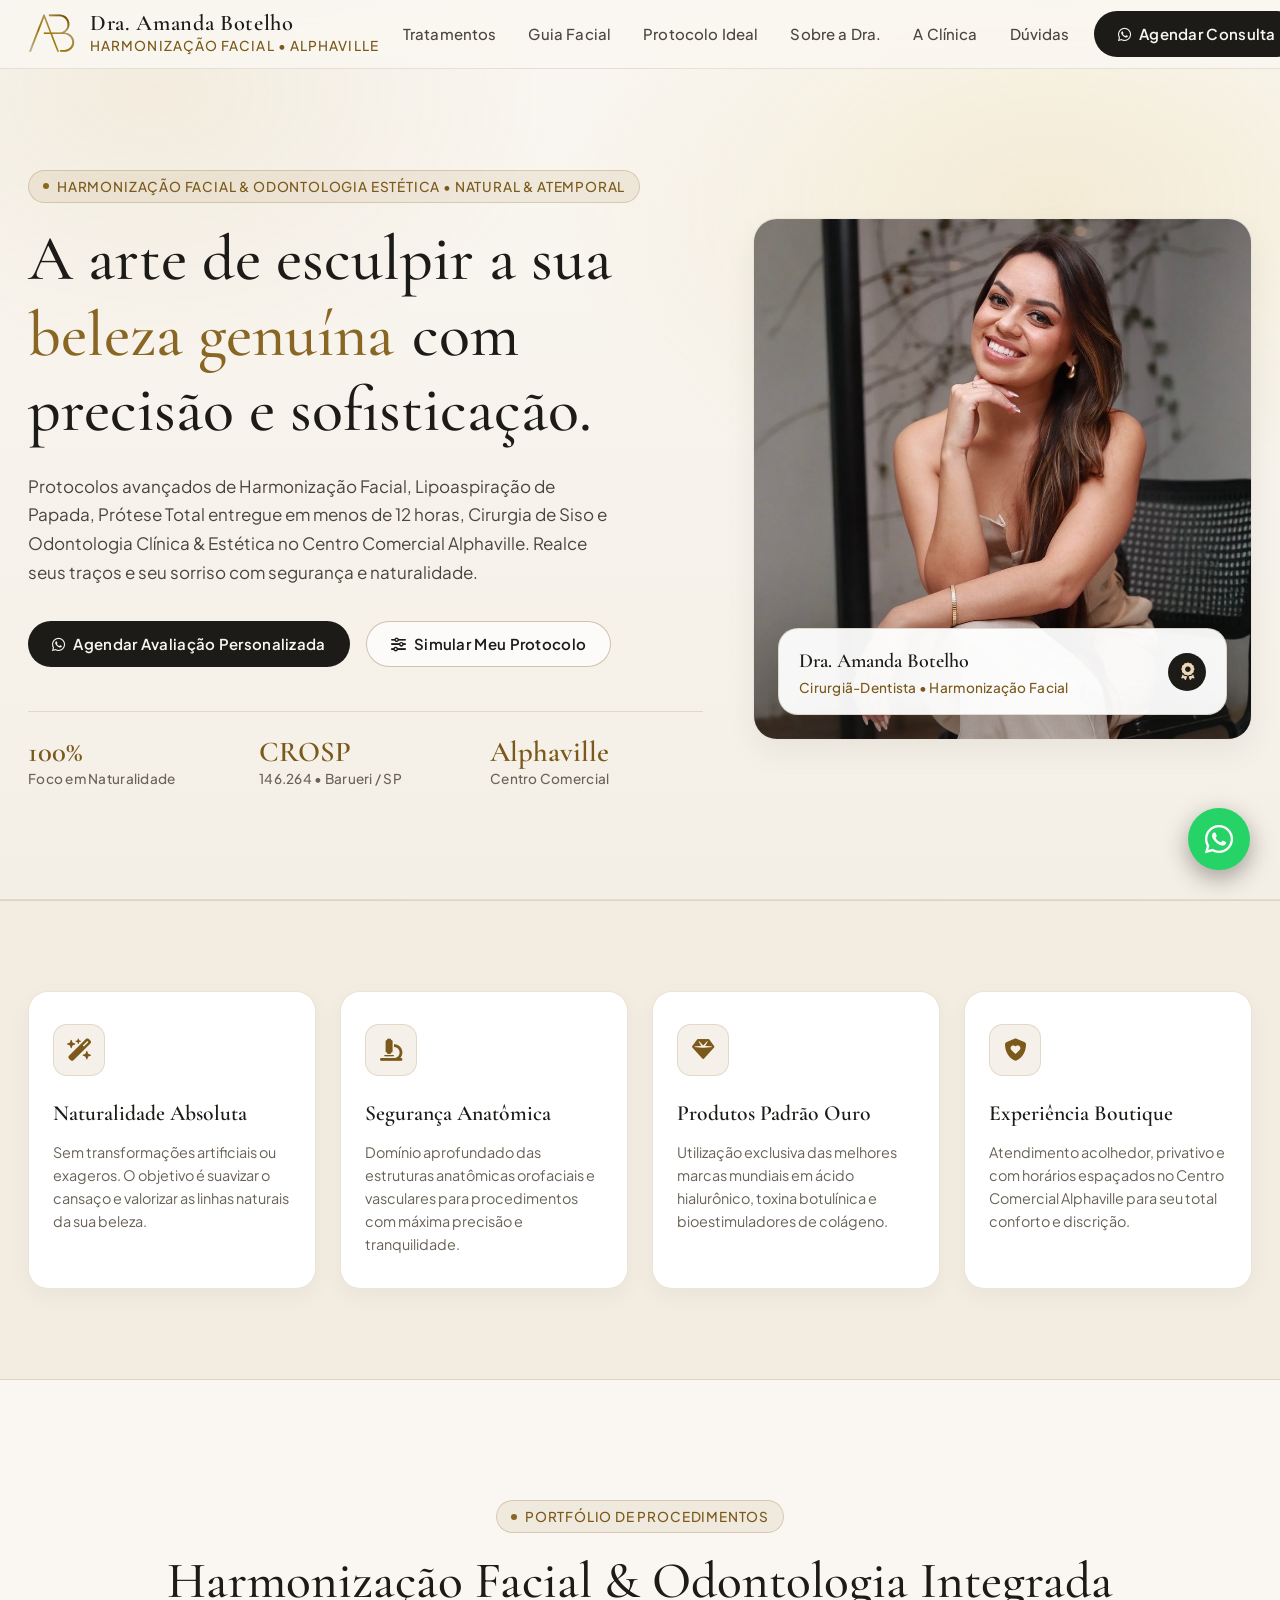
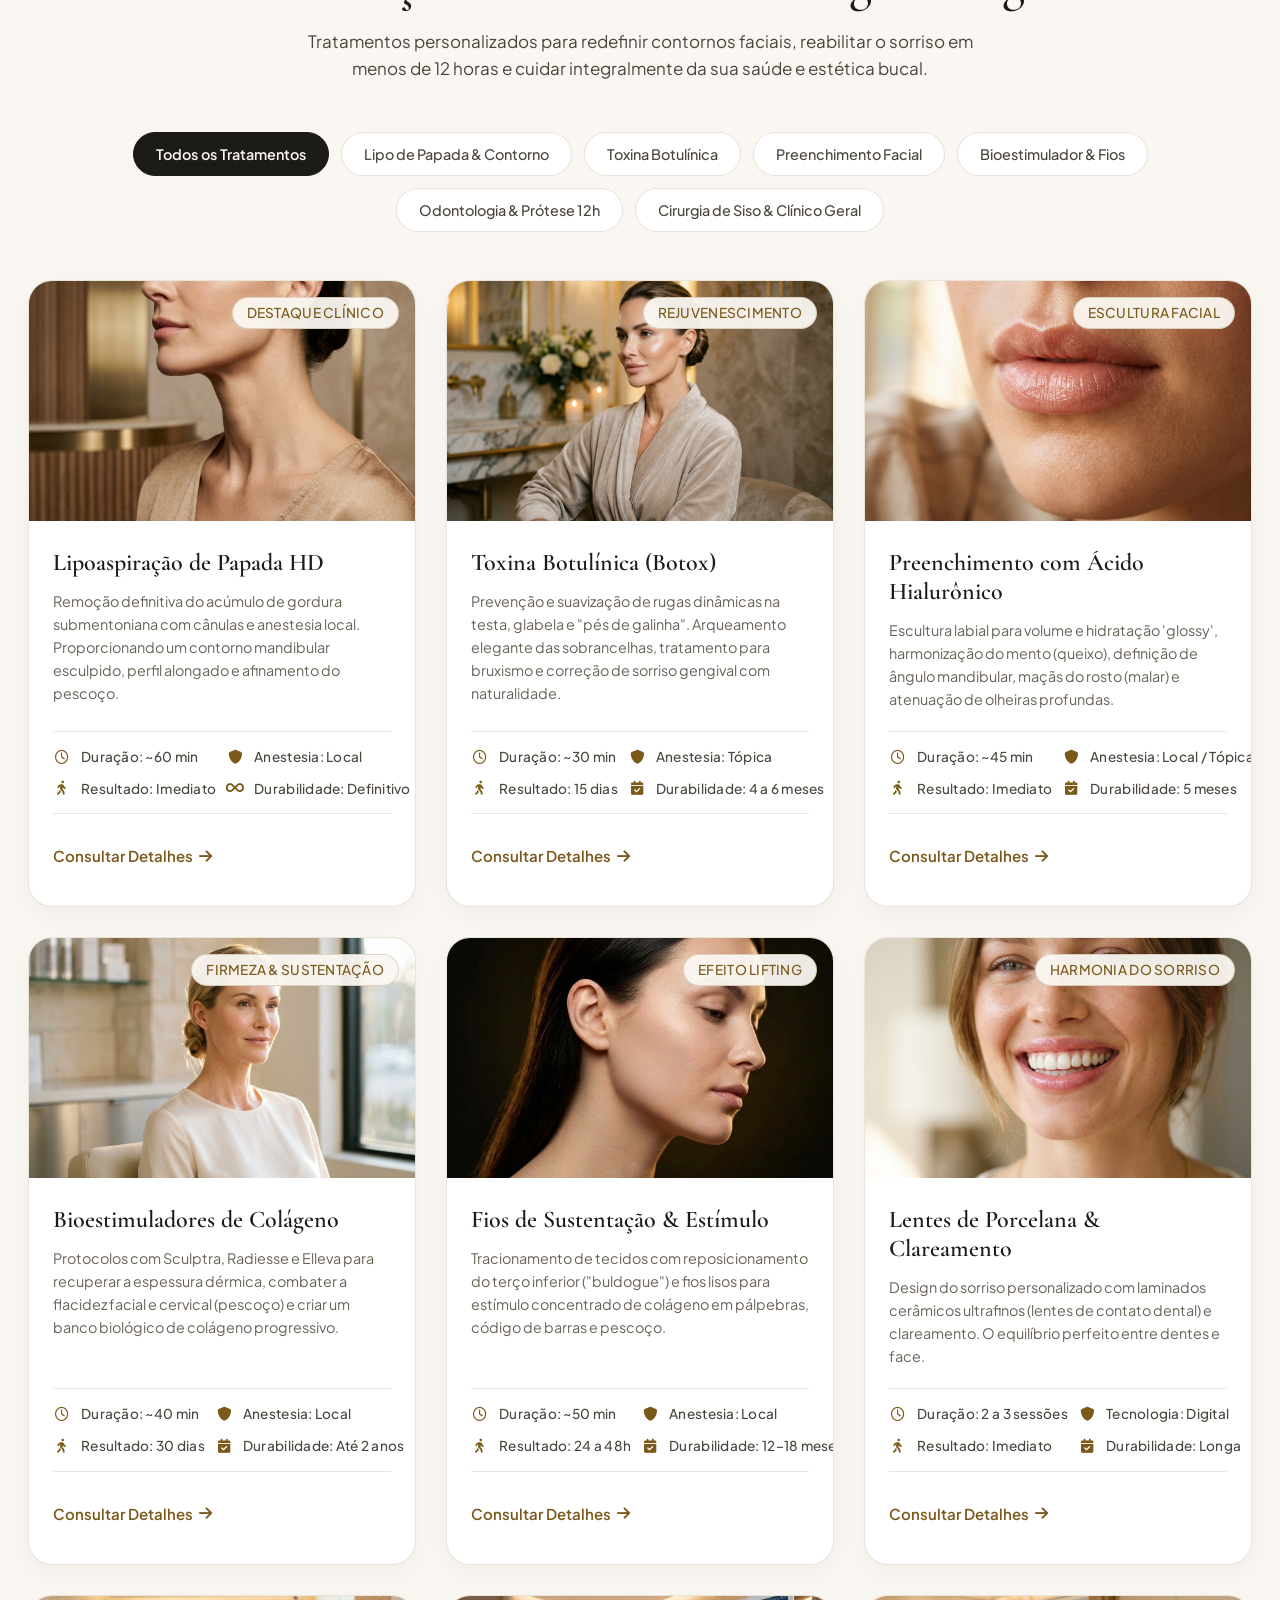
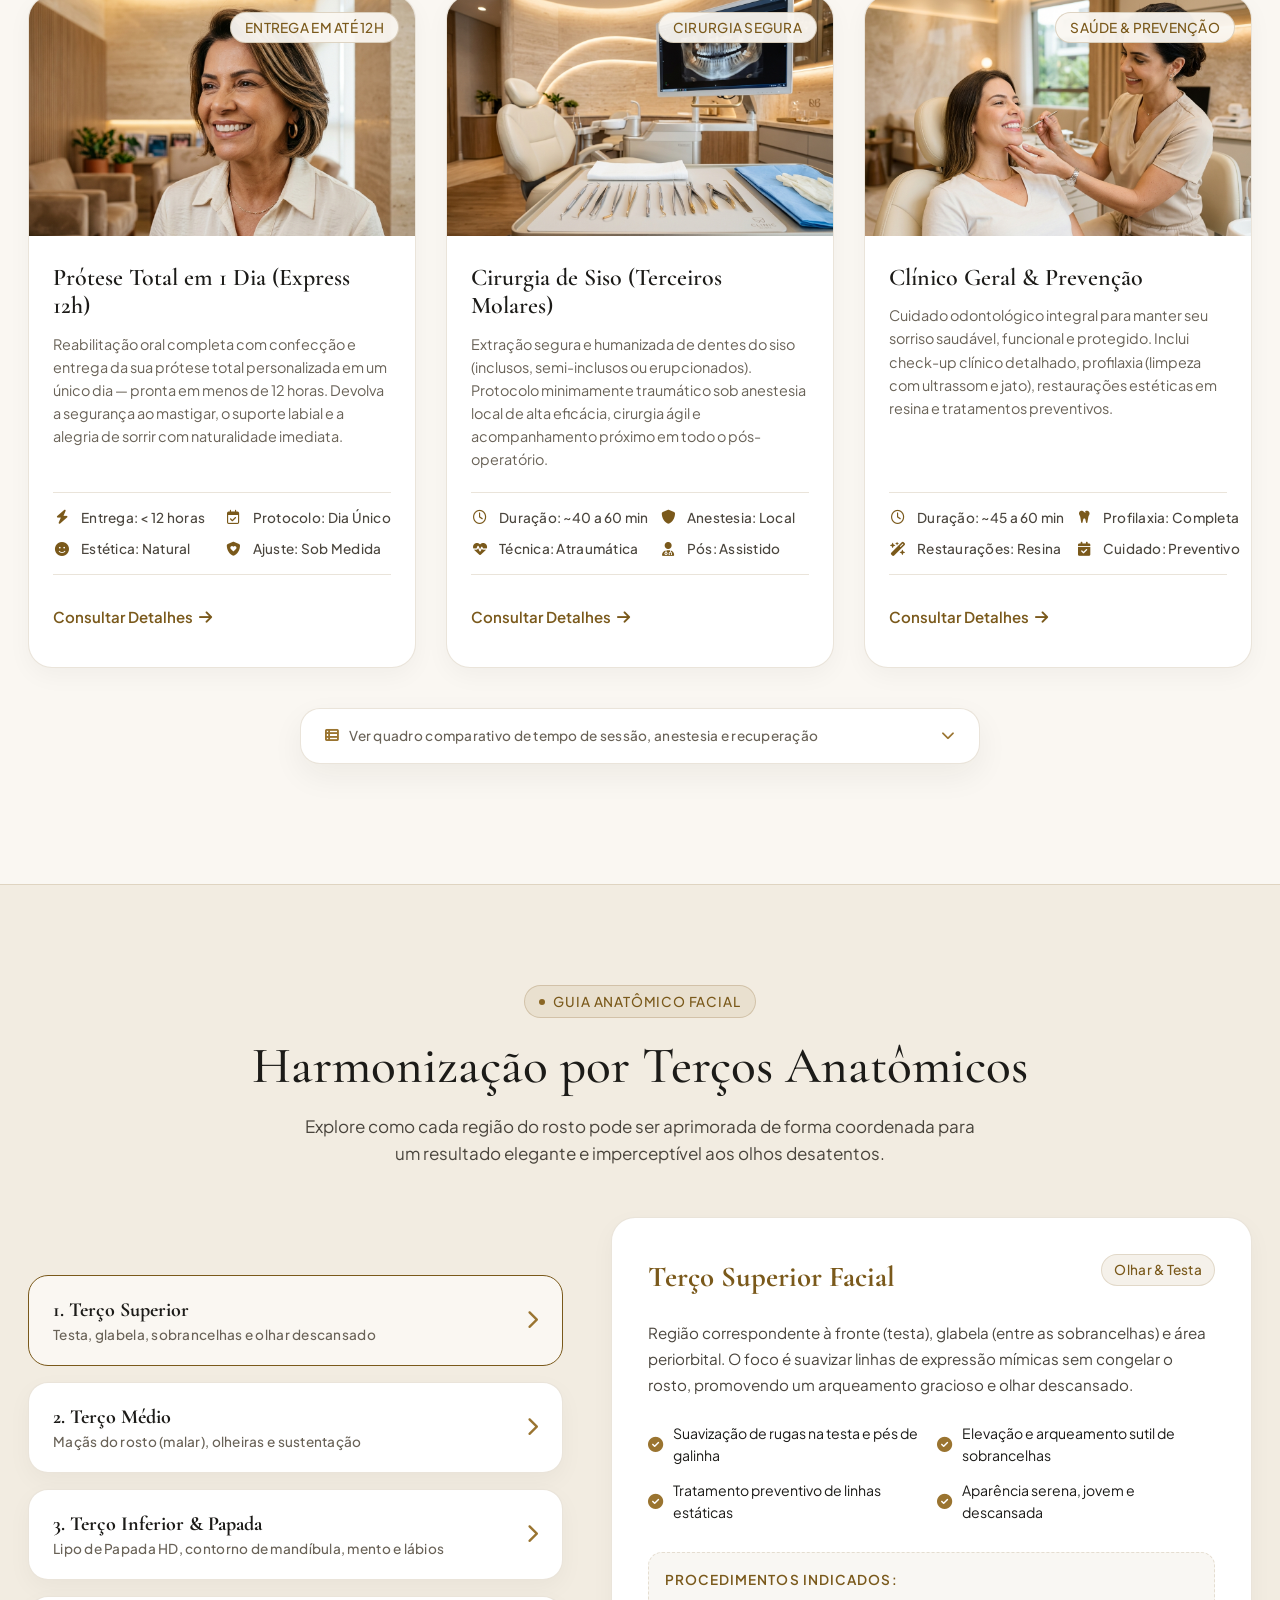
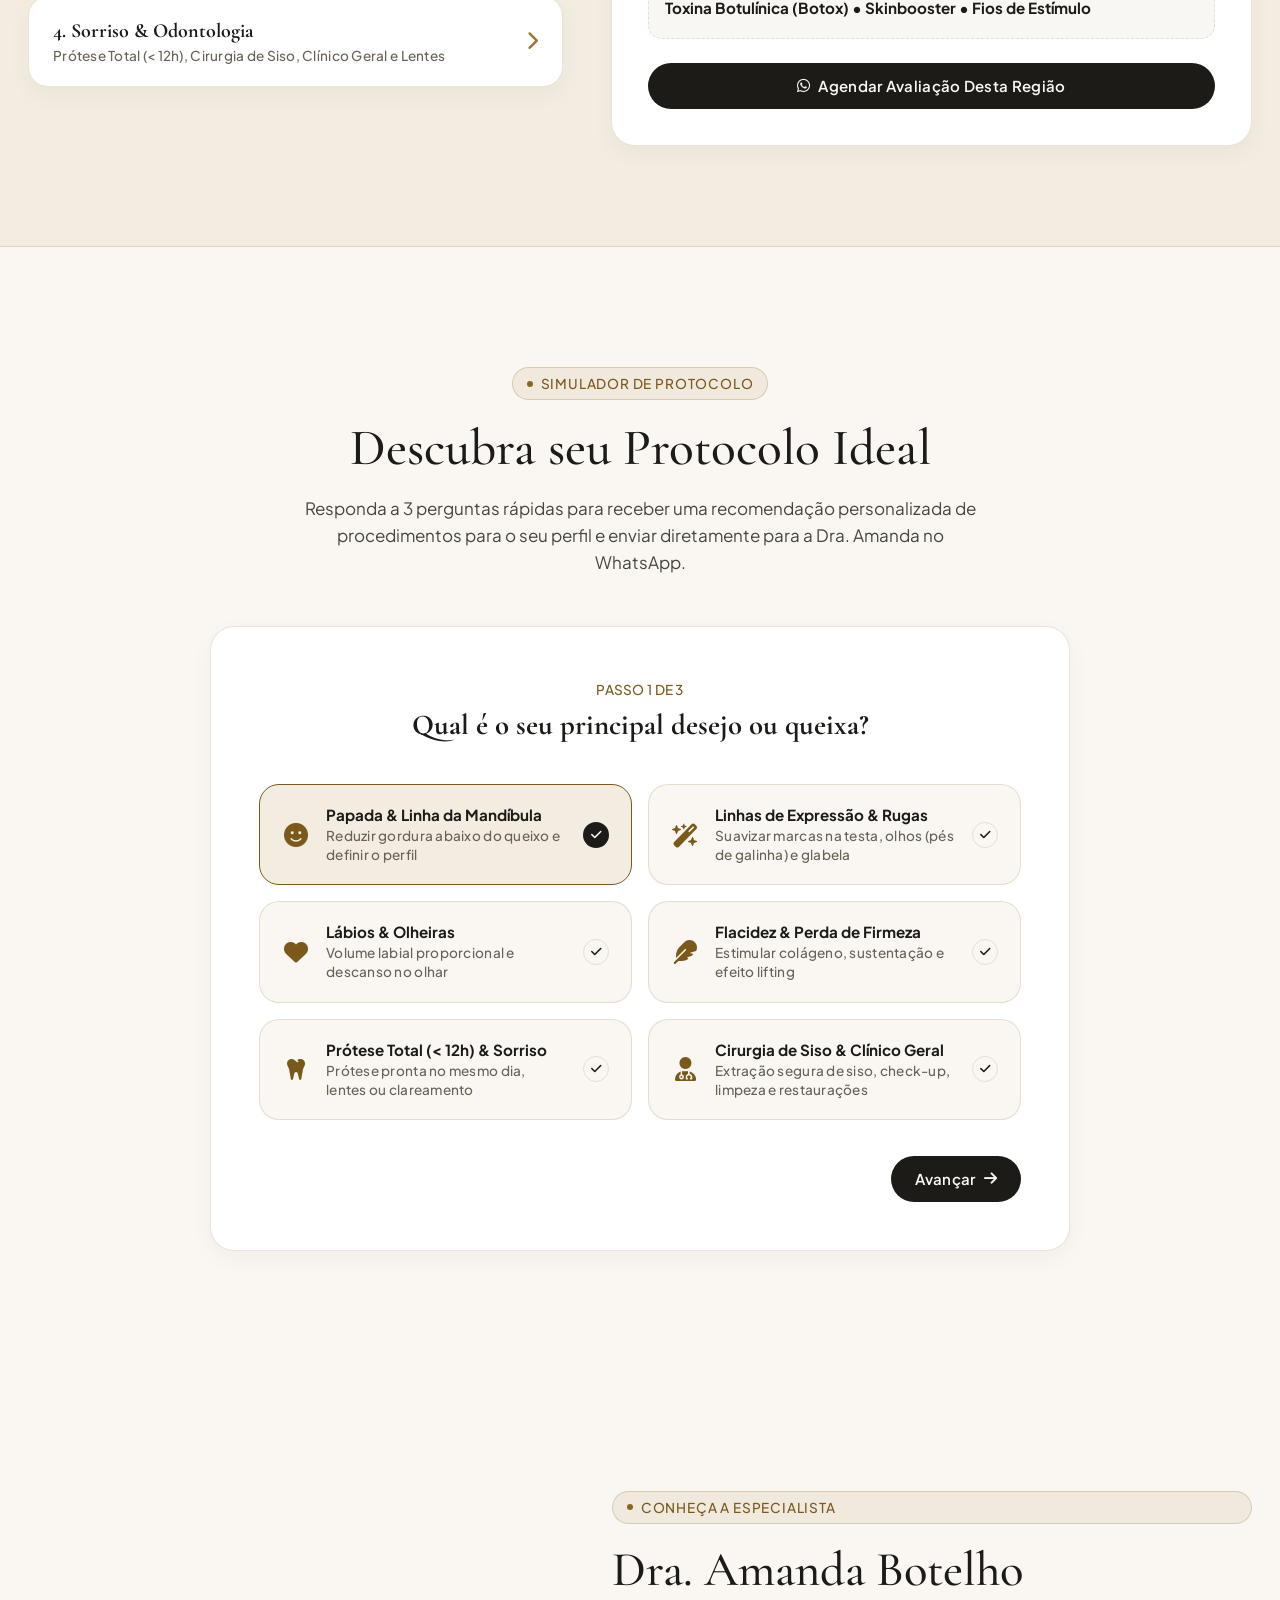
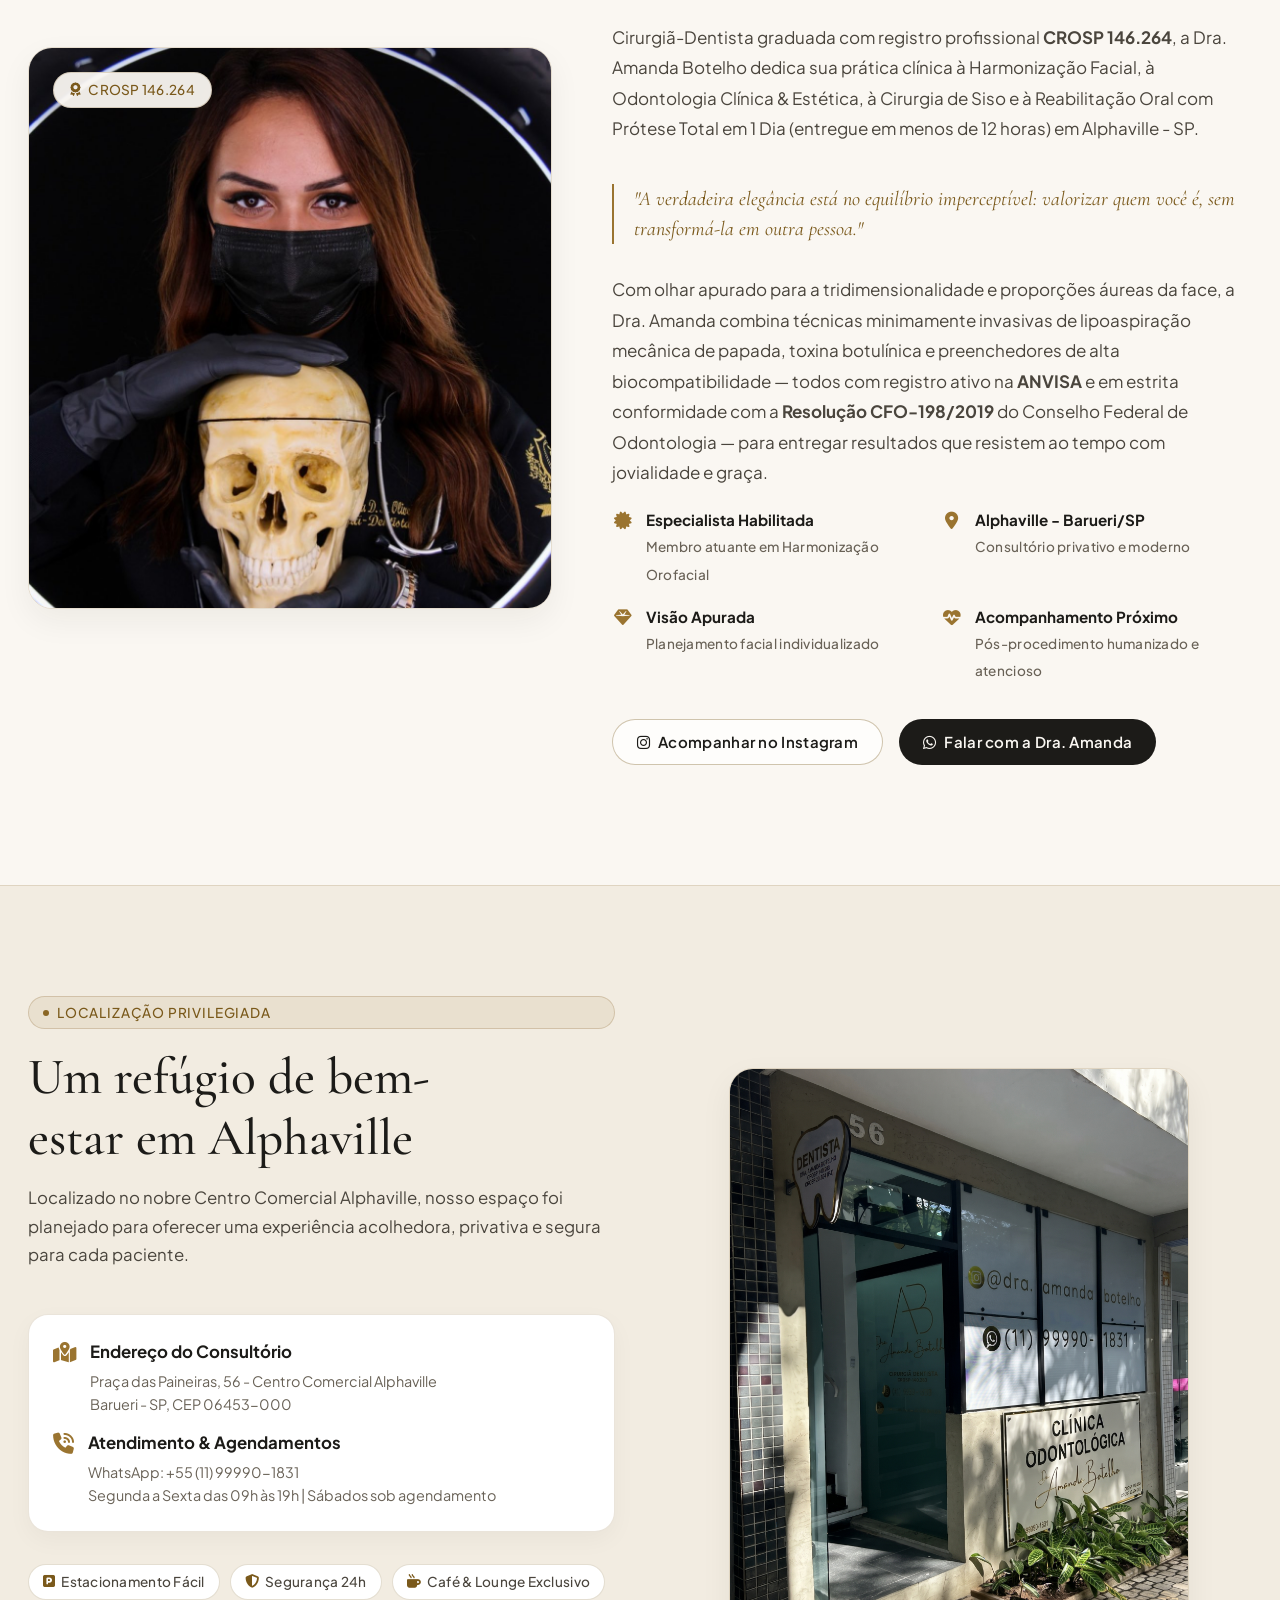
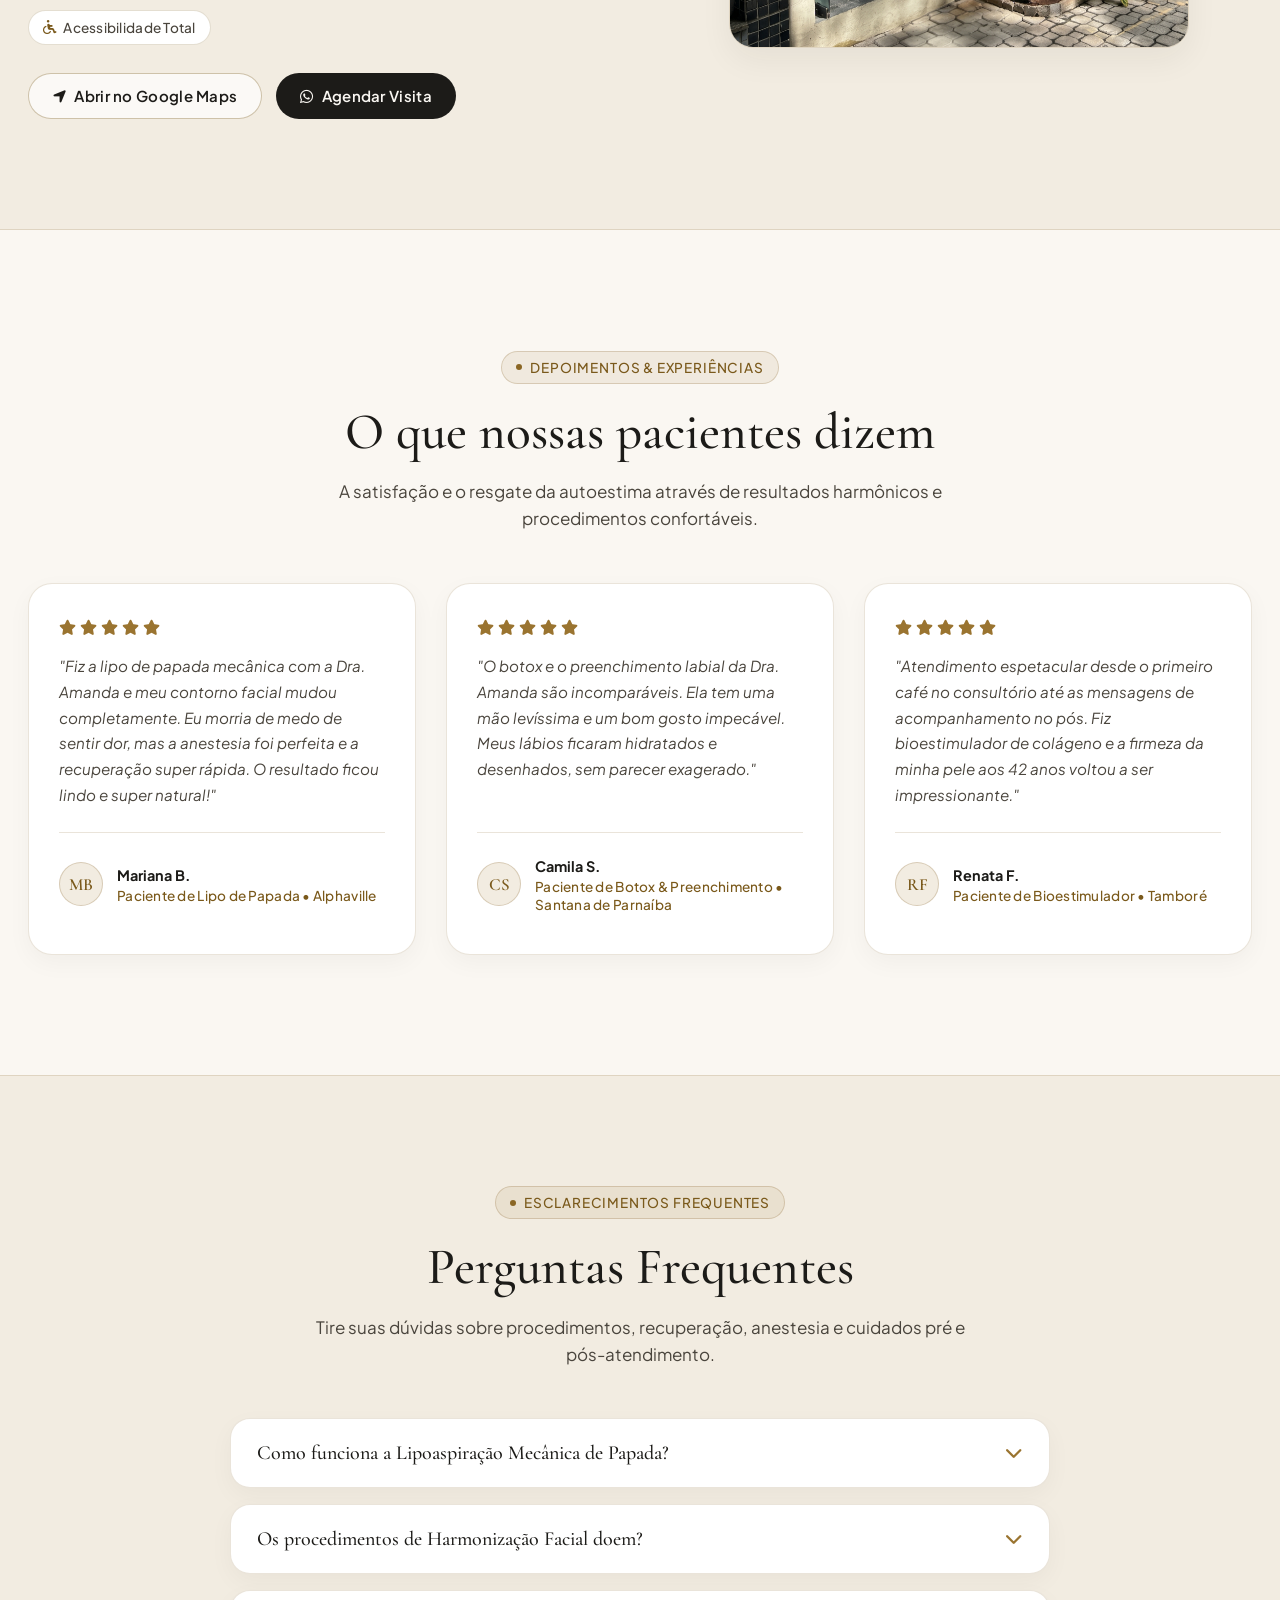
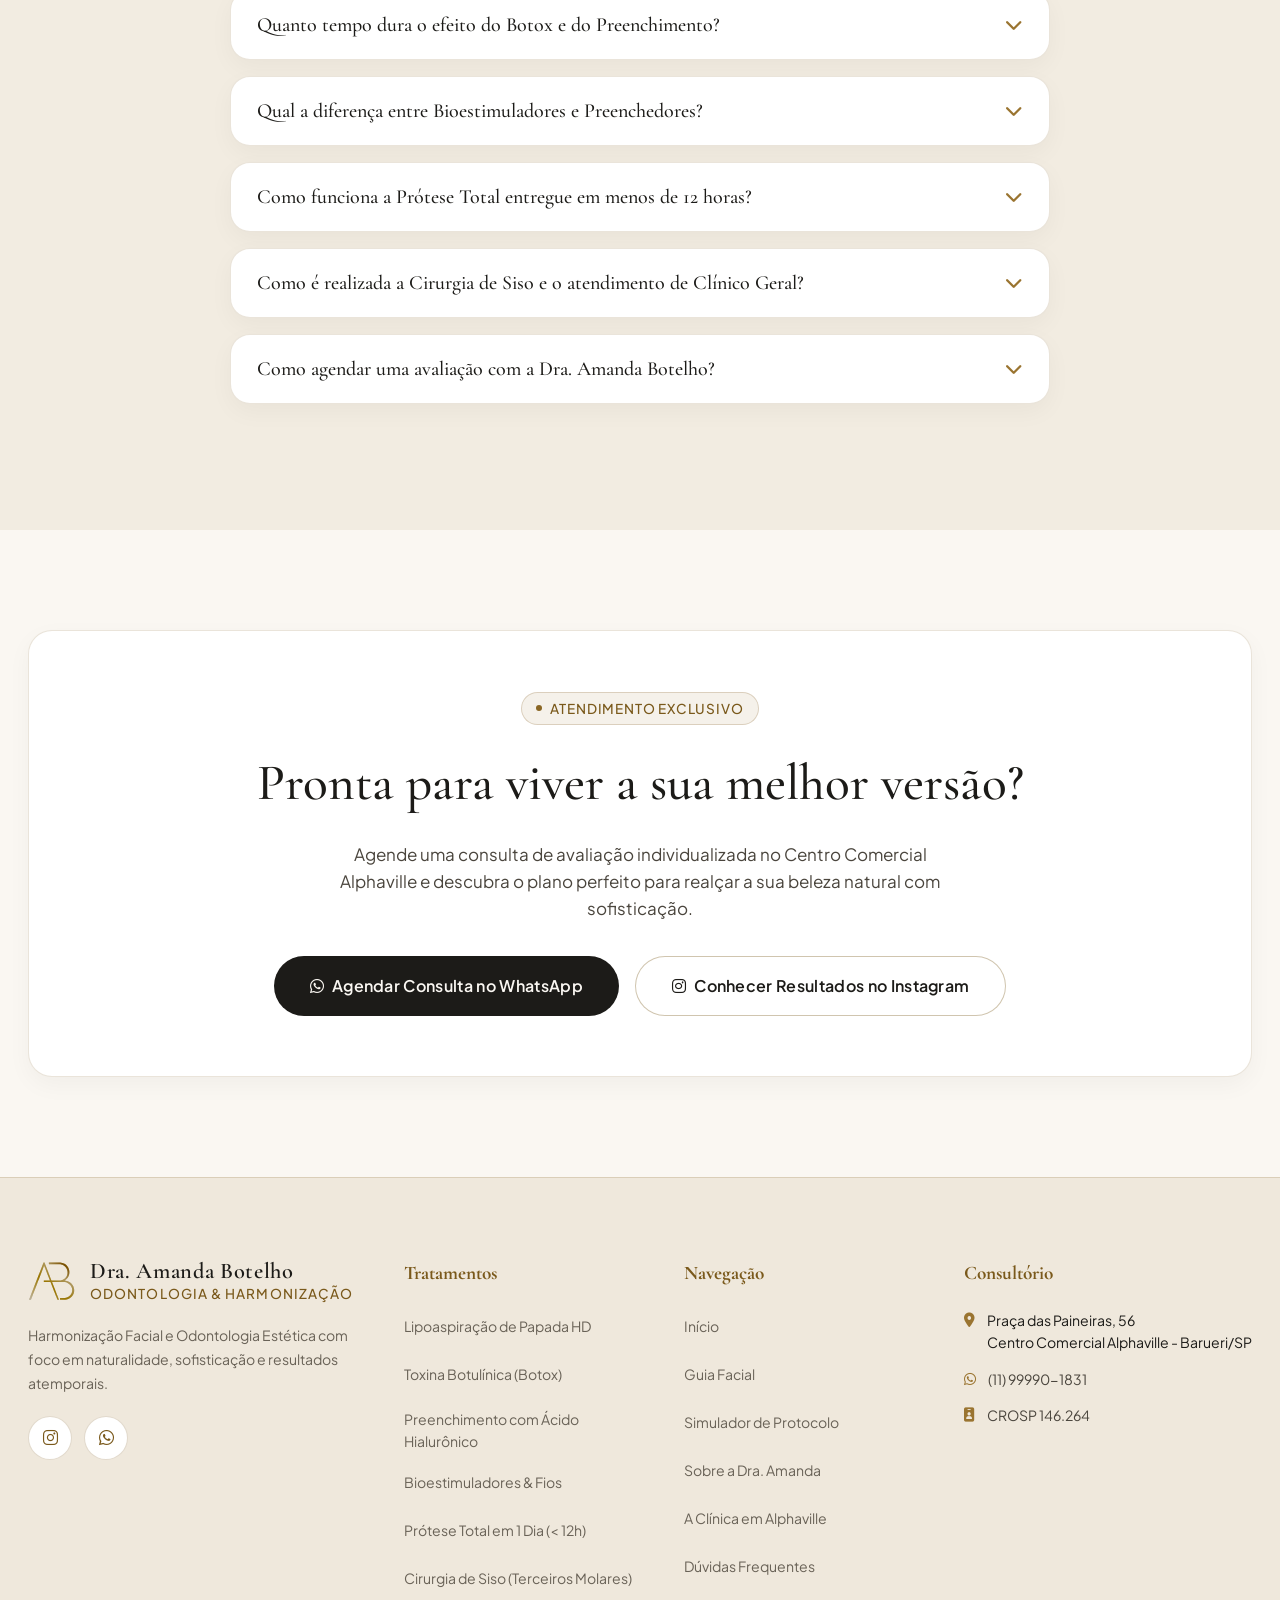
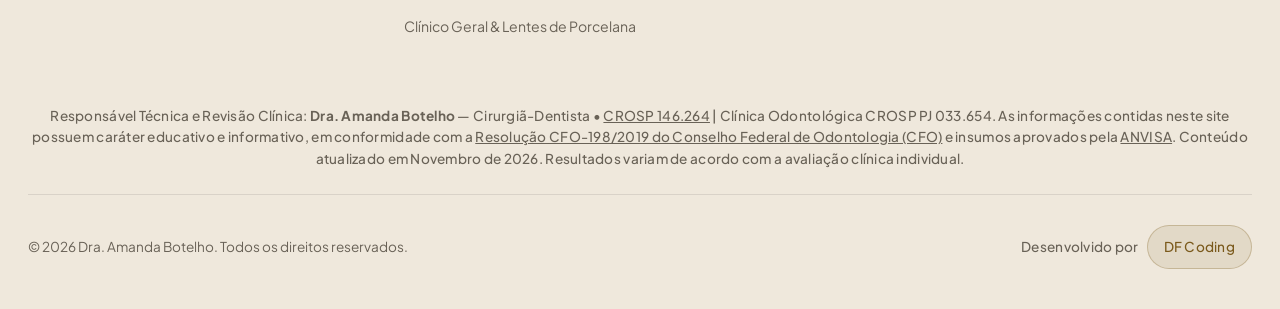
==== index.html @ 7586eec4 "Adicionado ultimas tags para o SEO" ====
<!DOCTYPE html>
<html lang="pt-BR">

<head>
  <meta charset="UTF-8">
  <meta name="viewport" content="width=device-width, initial-scale=1.0">
  <title>Dra. Amanda Botelho | Harmonização & Odontologia em Alphaville</title>

  <!-- SEO Meta Tags (Optimized 150-160 chars for SERP CTR) -->
  <meta name="description"
    content="Dra. Amanda Botelho (CROSP 146.264) em Alphaville: Harmonização Facial, Lipo de Papada, Prótese Total em 12h, Siso e Clínico Geral. Agende sua avaliação!">
  <meta name="keywords"
    content="Harmonização Facial Alphaville, Lipo de Papada Alphaville, Botox Alphaville, Preenchimento Labial Alphaville, Prótese Total em 1 Dia Alphaville, Prótese Dentária 12 horas, Cirurgia de Siso Alphaville, Clínico Geral Dentista Alphaville, Dra Amanda Botelho, Lentes de Contato Dental">
  <meta name="author" content="Dra. Amanda Botelho - CROSP 146.264">
  <meta name="robots" content="index, follow, max-image-preview:large, max-snippet:-1, max-video-preview:-1">
  <meta name="geo.region" content="BR-SP">
  <meta name="geo.placename" content="Alphaville, Barueri - SP">
  <meta name="geo.position" content="-23.4985;-46.8524">
  <meta name="ICBM" content="-23.4985, -46.8524">

  <link rel="canonical" href="https://amandabotelho.com.br/">
  <link rel="alternate" hreflang="pt-BR" href="https://amandabotelho.com.br/">
  <link rel="alternate" hreflang="x-default" href="https://amandabotelho.com.br/">

  <!-- Open Graph / Social Sharing -->
  <meta property="og:type" content="website">
  <meta property="og:locale" content="pt_BR">
  <meta property="og:site_name" content="Dra. Amanda Botelho | Alphaville">
  <meta property="og:title" content="Dra. Amanda Botelho | Harmonização & Odontologia em Alphaville">
  <meta property="og:description"
    content="Harmonização Facial, Lipo de Papada HD, Prótese Total entregue em menos de 12h, Cirurgia de Siso e Clínico Geral no Centro Comercial Alphaville - SP.">
  <meta property="og:image" content="https://amandabotelho.com.br/assets/doutoura.jpg">
  <meta property="og:image:alt" content="Dra. Amanda Botelho - Cirurgiã-Dentista CROSP 146.264 em Alphaville">
  <meta property="og:image:width" content="1080">
  <meta property="og:image:height" content="1040">
  <meta property="og:url" content="https://amandabotelho.com.br/">

  <!-- Twitter Card Meta Tags -->
  <meta name="twitter:card" content="summary_large_image">
  <meta name="twitter:title" content="Dra. Amanda Botelho | Harmonização & Odontologia em Alphaville">
  <meta name="twitter:description"
    content="Harmonização Facial, Lipo de Papada, Prótese Total em 12h, Cirurgia de Siso e Clínico Geral no Centro Comercial Alphaville - SP.">
  <meta name="twitter:image" content="https://amandabotelho.com.br/assets/doutoura.jpg">
  <meta name="twitter:image:alt" content="Dra. Amanda Botelho - Cirurgiã-Dentista em Alphaville">

  <!-- Complete Favicon Suite -->
  <link rel="icon" type="image/x-icon" href="favicon.ico">
  <link rel="icon" type="image/svg+xml" href="assets/favicon.svg">
  <link rel="icon" type="image/png" sizes="96x96" href="assets/favicon-96x96.png">
  <link rel="icon" type="image/png" sizes="32x32" href="assets/favicon-32x32.png">
  <link rel="icon" type="image/png" sizes="16x16" href="assets/favicon-16x16.png">
  <link rel="apple-touch-icon" sizes="180x180" href="assets/apple-touch-icon.png">
  <meta name="apple-mobile-web-app-title" content="Dra. Amanda Botelho">
  <link rel="manifest" href="site.webmanifest">
  <link rel="llms-txt" href="https://amandabotelho.com.br/llms.txt">
  <meta name="theme-color" content="#FAF7F2">

  <!-- Google Fonts & Font Awesome Icons (Direct link to eliminate CSS @import waterfall) -->
  <link rel="preconnect" href="https://fonts.googleapis.com">
  <link rel="preconnect" href="https://fonts.gstatic.com" crossorigin>
  <link rel="stylesheet"
    href="https://fonts.googleapis.com/css2?family=Cormorant+Garamond:ital,wght@0,400;0,500;0,600;0,700;1,400;1,600&family=Plus+Jakarta+Sans:wght@400;500;600;700&display=swap">
  <link rel="stylesheet" href="https://cdnjs.cloudflare.com/ajax/libs/font-awesome/6.5.1/css/all.min.css">

  <!-- Stylesheet -->
  <link rel="stylesheet" href="css/style.css">

  <!-- Schema.org JSON-LD Structured Data (@graph for SEO, GEO & AEO) -->
  <script type="application/ld+json">
  {
    "@context": "https://schema.org",
    "@graph": [
      {
        "@type": ["Dentist", "MedicalBusiness", "LocalBusiness"],
        "@id": "https://amandabotelho.com.br/#clinic",
        "name": "Clínica Odontológica Dra. Amanda Botelho - Harmonização Facial & Odontologia",
        "alternateName": "Dra. Amanda Botelho",
        "url": "https://amandabotelho.com.br/",
        "logo": "https://amandabotelho.com.br/assets/logo.svg",
        "image": [
          "https://amandabotelho.com.br/assets/doutoura.jpg",
          "https://amandabotelho.com.br/assets/clinica.jpg"
        ],
        "description": "Clínica de Harmonização Facial e Odontologia Integrada no Centro Comercial Alphaville (Barueri/SP), sob responsabilidade técnica da Dra. Amanda Botelho (CROSP 146.264 / CROSP PJ 033.654). Especialista em Lipoaspiração Mecânica de Papada HD, Toxina Botulínica, Preenchimento com Ácido Hialurônico, Bioestimuladores de Colágeno, Fios de PDO, Lentes de Contato Dental em Porcelana, Prótese Total em 1 Dia (entregue em menos de 12 horas), Cirurgia de Siso e Clínico Geral.",
        "telephone": "+55-11-99990-1831",
        "priceRange": "$$$",
        "currenciesAccepted": "BRL",
        "paymentAccepted": "PIX, Cartão de Crédito, Cartão de Débito, Transferência",
        "hasMap": "https://maps.app.goo.gl/QpGxRJWPUjMsPkQe7",
        "sameAs": [
          "https://www.instagram.com/dra.amandabotelho/"
        ],
        "address": {
          "@type": "PostalAddress",
          "streetAddress": "Praça das Paineiras, 56 - Centro Comercial Alphaville",
          "addressLocality": "Barueri",
          "addressRegion": "SP",
          "postalCode": "06453-000",
          "addressCountry": "BR"
        },
        "geo": {
          "@type": "GeoCoordinates",
          "latitude": -23.4985,
          "longitude": -46.8524
        },
        "areaServed": [
          { "@type": "City", "name": "Barueri" },
          { "@type": "Place", "name": "Alphaville" },
          { "@type": "Place", "name": "Tamboré" },
          { "@type": "City", "name": "Santana de Parnaíba" }
        ],
        "founder": { "@id": "https://amandabotelho.com.br/#doctor" },
        "openingHoursSpecification": [
          {
            "@type": "OpeningHoursSpecification",
            "dayOfWeek": ["Monday", "Tuesday", "Wednesday", "Thursday", "Friday"],
            "opens": "09:00",
            "closes": "19:00"
          },
          {
            "@type": "OpeningHoursSpecification",
            "dayOfWeek": ["Saturday"],
            "opens": "09:00",
            "closes": "14:00"
          }
        ],
        "hasOfferCatalog": {
          "@type": "OfferCatalog",
          "name": "Procedimentos de Harmonização Facial e Odontologia em Alphaville",
          "itemListElement": [
            {
              "@type": "Offer",
              "itemOffered": {
                "@type": "MedicalProcedure",
                "name": "Lipoaspiração Mecânica de Papada HD",
                "procedureType": "https://schema.org/NoninvasiveProcedure",
                "description": "Remoção definitiva do acúmulo de gordura submentoniana sob anestesia local em cerca de 60 minutos para definição do contorno mandibular."
              }
            },
            {
              "@type": "Offer",
              "itemOffered": {
                "@type": "MedicalProcedure",
                "name": "Toxina Botulínica (Botox)",
                "description": "Prevenção e suavização de rugas dinâmicas na testa, glabela e área dos olhos, arqueamento de sobrancelhas, bruxismo e sorriso gengival."
              }
            },
            {
              "@type": "Offer",
              "itemOffered": {
                "@type": "MedicalProcedure",
                "name": "Preenchimento com Ácido Hialurônico",
                "description": "Escultura labial, definição de mandíbula e mento, estruturação malar e atenuação de olheiras profundas."
              }
            },
            {
              "@type": "Offer",
              "itemOffered": {
                "@type": "MedicalProcedure",
                "name": "Bioestimuladores de Colágeno e Fios de Sustentação",
                "description": "Protocolos com Sculptra, Radiesse, Elleva e Fios de PDO para firmeza dérmica, estímulo de colágeno e efeito lifting."
              }
            },
            {
              "@type": "Offer",
              "itemOffered": {
                "@type": "MedicalProcedure",
                "name": "Lentes de Contato Dental em Porcelana e Clareamento",
                "description": "Reabilitação estética do sorriso com laminados cerâmicos ultrafinos e clareamento dental assistido."
              }
            },
            {
              "@type": "Offer",
              "itemOffered": {
                "@type": "MedicalProcedure",
                "name": "Prótese Total em 1 Dia (Entrega Expressa em menos de 12 horas)",
                "description": "Reabilitação oral completa com confecção e entrega de prótese total personalizada em um único dia, pronta em menos de 12 horas."
              }
            },
            {
              "@type": "Offer",
              "itemOffered": {
                "@type": "MedicalProcedure",
                "name": "Cirurgia de Siso (Extração de Terceiros Molares)",
                "description": "Extração segura e minimamente traumática de dentes do siso sob anestesia local com pós-operatório assistido."
              }
            },
            {
              "@type": "Offer",
              "itemOffered": {
                "@type": "MedicalProcedure",
                "name": "Clínico Geral e Prevenção Odontológica",
                "description": "Check-up odontológico completo, profilaxia (limpeza com ultrassom), restaurações estéticas em resina e prevenção."
              }
            }
          ]
        }
      },
      {
        "@type": "Person",
        "@id": "https://amandabotelho.com.br/#doctor",
        "name": "Dra. Amanda Botelho",
        "jobTitle": "Cirurgiã-Dentista Especialista em Harmonização Orofacial e Odontologia",
        "identifier": "CROSP 146.264",
        "image": "https://amandabotelho.com.br/assets/doutoura_1.jpg",
        "url": "https://amandabotelho.com.br/#sobre",
        "worksFor": { "@id": "https://amandabotelho.com.br/#clinic" },
        "sameAs": [
          "https://www.instagram.com/dra.amandabotelho/"
        ],
        "knowsAbout": [
          "Harmonização Orofacial (Resolução CFO 198/2019)",
          "Lipoaspiração Mecânica de Papada",
          "Toxina Botulínica",
          "Preenchimento com Ácido Hialurônico",
          "Bioestimuladores de Colágeno",
          "Prótese Total em 1 Dia (12 horas)",
          "Cirurgia de Terceiros Molares (Siso)",
          "Odontologia Estética e Clínica Geral"
        ],
        "hasCredential": [
          {
            "@type": "EducationalOccupationalCredential",
            "credentialCategory": "Registro Profissional Odontológico",
            "name": "CROSP 146.264 — Conselho Regional de Odontologia de São Paulo",
            "recognizedBy": {
              "@type": "Organization",
              "name": "Conselho Regional de Odontologia de São Paulo (CRO-SP)",
              "url": "https://www.crosp.org.br/"
            }
          },
          {
            "@type": "EducationalOccupationalCredential",
            "credentialCategory": "Registro de Clínica Odontológica",
            "name": "CROSP PJ 033.654 — Conselho Regional de Odontologia de São Paulo",
            "recognizedBy": {
              "@type": "Organization",
              "name": "Conselho Regional de Odontologia de São Paulo (CRO-SP)",
              "url": "https://www.crosp.org.br/"
            }
          }
        ]
      },
      {
        "@type": ["MedicalWebPage", "WebPage"],
        "@id": "https://amandabotelho.com.br/#webpage",
        "url": "https://amandabotelho.com.br/",
        "name": "Dra. Amanda Botelho | Harmonização & Odontologia em Alphaville",
        "inLanguage": "pt-BR",
        "datePublished": "2026-01-15",
        "dateModified": "2026-11-04",
        "lastReviewed": "2026-11-04",
        "reviewedBy": { "@id": "https://amandabotelho.com.br/#doctor" },
        "about": { "@id": "https://amandabotelho.com.br/#clinic" },
        "breadcrumb": { "@id": "https://amandabotelho.com.br/#breadcrumbs" },
        "citation": [
          "https://website.cfo.org.br/ (Conselho Federal de Odontologia — Resolução CFO-198/2019)",
          "https://www.crosp.org.br/ (Conselho Regional de Odontologia de São Paulo — CRO-SP)",
          "https://www.gov.br/anvisa/pt-br (Agência Nacional de Vigilância Sanitária — ANVISA)"
        ],
        "speakable": {
          "@type": "SpeakableSpecification",
          "cssSelector": [".hero-headline", ".hero-lead", ".about-text", ".faq-answer"]
        }
      },
      {
        "@type": "BreadcrumbList",
        "@id": "https://amandabotelho.com.br/#breadcrumbs",
        "itemListElement": [
          {
            "@type": "ListItem",
            "position": 1,
            "name": "Início",
            "item": "https://amandabotelho.com.br/#inicio"
          },
          {
            "@type": "ListItem",
            "position": 2,
            "name": "Procedimentos & Comparativo",
            "item": "https://amandabotelho.com.br/#procedimentos"
          },
          {
            "@type": "ListItem",
            "position": 3,
            "name": "Guia Anatômico Facial",
            "item": "https://amandabotelho.com.br/#zonas-faciais"
          },
          {
            "@type": "ListItem",
            "position": 4,
            "name": "Simulador de Protocolo",
            "item": "https://amandabotelho.com.br/#simulador"
          },
          {
            "@type": "ListItem",
            "position": 5,
            "name": "Dra. Amanda Botelho (CROSP 146.264)",
            "item": "https://amandabotelho.com.br/#sobre"
          },
          {
            "@type": "ListItem",
            "position": 6,
            "name": "Clínica em Alphaville",
            "item": "https://amandabotelho.com.br/#clinica"
          },
          {
            "@type": "ListItem",
            "position": 7,
            "name": "Perguntas Frequentes",
            "item": "https://amandabotelho.com.br/#faq"
          }
        ]
      },
      {
        "@type": "FAQPage",
        "@id": "https://amandabotelho.com.br/#faqpage",
        "mainEntity": [
          {
            "@type": "Question",
            "name": "Como funciona a Lipoaspiração Mecânica de Papada?",
            "acceptedAnswer": {
              "@type": "Answer",
              "text": "É um procedimento cirúrgico minimamente invasivo realizado no próprio consultório sob anestesia local. Através de uma incisão milimétrica sob o queixo, é feita a aspiração definitiva das células adiposas da região submentoniana. O procedimento leva cerca de 60 minutos e a gordura retirada não retorna se o peso for mantido."
            }
          },
          {
            "@type": "Question",
            "name": "Os procedimentos de Harmonização Facial doem?",
            "acceptedAnswer": {
              "@type": "Answer",
              "text": "Não. Todos os procedimentos são realizados com técnicas anestésicas avançadas (anestésicos tópicos potentes, bloqueios odontológicos locais ou anestésicos associados aos próprios produtos, como o ácido hialurônico). A experiência é muito tranquila e confortável."
            }
          },
          {
            "@type": "Question",
            "name": "Quanto tempo dura o efeito do Botox e do Preenchimento?",
            "acceptedAnswer": {
              "@type": "Answer",
              "text": "A Toxina Botulínica (Botox) dura em média de 4 a 6 meses, variando de acordo com o metabolismo e força muscular do paciente. Já o Ácido Hialurônico tem durabilidade entre 12 a 18 meses, sendo gradualmente absorvido pelo organismo com total biocompatibilidade."
            }
          },
          {
            "@type": "Question",
            "name": "Qual a diferença entre Bioestimuladores e Preenchedores?",
            "acceptedAnswer": {
              "@type": "Answer",
              "text": "O preenchedor (Ácido Hialurônico) tem foco em volumizar, esculpir e projetar estruturas específicas (como lábios e queixo). Já os bioestimuladores (Sculptra, Radiesse) não dão volume excessivo, mas estimulam as células do seu próprio corpo a produzir colágeno, tratando a flacidez e melhorando a qualidade da derme."
            }
          },
          {
            "@type": "Question",
            "name": "Como funciona a Prótese Total entregue em menos de 12 horas?",
            "acceptedAnswer": {
              "@type": "Answer",
              "text": "Através de um fluxo laboratorial exclusivo e dedicado, realizamos todas as etapas clínicas — moldagem anatômica de precisão, registro de mordida, escolha estética dos dentes e provas — de forma concentrada para que você realize todo o tratamento em um único dia e receba sua Prótese Total finalizada em menos de 12 horas, com conforto, estabilidade e estética natural."
            }
          },
          {
            "@type": "Question",
            "name": "Como é realizada a Cirurgia de Siso e o atendimento de Clínico Geral?",
            "acceptedAnswer": {
              "@type": "Answer",
              "text": "A Cirurgia de Siso (terceiros molares) é planejada com exames de imagem e realizada no consultório sob anestesia local altamente eficaz, utilizando técnica minimamente traumática para uma recuperação rápida e acompanhada de perto pela Dra. Amanda. Além disso, realizamos atendimento completo de Clínico Geral, incluindo check-up preventivo, profilaxia (limpeza) e restaurações estéticas em resina."
            }
          },
          {
            "@type": "Question",
            "name": "Como agendar uma avaliação com a Dra. Amanda Botelho?",
            "acceptedAnswer": {
              "@type": "Answer",
              "text": "O agendamento pode ser feito de forma prática e rápida pelo WhatsApp (+55 11 99990-1831) ou pelo botão do Simulador no site, no consultório localizado na Praça das Paineiras, 56 - Centro Comercial Alphaville, Barueri - SP."
            }
          }
        ]
      }
    ]
  }
  </script>
</head>

<body>

  <!-- Ambient Luxury Glows -->
  <div class="bg-glow bg-glow-1"></div>
  <div class="bg-glow bg-glow-2"></div>
  <div class="bg-glow bg-glow-3"></div>

  <!-- Header & Navigation -->
  <header class="navbar">
    <div class="container nav-content">
      <a href="#" class="brand-logo" aria-label="Dra. Amanda Botelho">
        <div class="logo-symbol">
          <img src="assets/logo.svg" alt="Dra. Amanda Botelho" width="46" height="46">
        </div>
        <div class="logo-text-group">
          <span class="brand-name">Dra. Amanda Botelho</span>
          <span class="brand-subtitle">Harmonização Facial • Alphaville</span>
        </div>
      </a>

      <ul class="nav-menu" id="navMenu">
        <li><a href="#procedimentos" class="nav-link">Tratamentos</a></li>
        <li><a href="#zonas-faciais" class="nav-link">Guia Facial</a></li>
        <li><a href="#simulador" class="nav-link">Protocolo Ideal</a></li>
        <li><a href="#sobre" class="nav-link">Sobre a Dra.</a></li>
        <li><a href="#clinica" class="nav-link">A Clínica</a></li>
        <li><a href="#faq" class="nav-link">Dúvidas</a></li>
      </ul>

      <div class="nav-actions">
        <a href="https://wa.me/5511999901831?text=Ol%C3%A1,%20Dra.%20Amanda!%20Gostaria%20de%20agendar%20uma%20avalia%C3%A7%C3%A3o%20exclusiva%20em%20Alphaville."
          target="_blank" class="btn-luxury btn-gold nav-cta-btn">
          <i class="fa-brands fa-whatsapp"></i>
          <span class="btn-text-full">Agendar Consulta</span>
          <span class="btn-text-short">Agendar</span>
        </a>
        <button type="button" class="mobile-toggle" aria-label="Menu de Navegação" aria-expanded="false" aria-controls="navMenu">
          <i class="fa-solid fa-bars"></i>
        </button>
      </div>
    </div>
  </header>

  <main id="conteudo-principal">
  <!-- Hero Section -->
  <section class="hero-section" id="inicio">
    <div class="container">
      <div class="hero-grid">
        <div class="hero-content">
          <div class="section-tag">
            <span class="dot"></span> Harmonização Facial & Odontologia Estética • Natural & Atemporal
          </div>

          <h1 class="hero-headline">
            A arte de esculpir a sua <span class="text-gold-gradient">beleza genuína</span> com precisão e sofisticação.
          </h1>

          <p class="hero-lead">
            Protocolos avançados de Harmonização Facial, Lipoaspiração de Papada, Prótese Total entregue em menos de 12
            horas, Cirurgia de Siso e Odontologia Clínica & Estética no Centro Comercial Alphaville. Realce seus traços
            e seu sorriso com segurança e naturalidade.
          </p>

          <div class="hero-cta-group">
            <a href="https://wa.me/5511999901831?text=Ol%C3%A1,%20Dra.%20Amanda!%20Gostaria%20de%20agendar%20minha%20avalia%C3%A7%C3%A3o%20personalizada%20de%20Harmoniza%C3%A7%C3%A3o%20Facial."
              target="_blank" class="btn-luxury btn-gold">
              <i class="fa-brands fa-whatsapp"></i> Agendar Avaliação Personalizada
            </a>
            <a href="#simulador" class="btn-luxury btn-outline-gold">
              <i class="fa-solid fa-sliders"></i> Simular Meu Protocolo
            </a>
          </div>

          <div class="hero-credentials-strip">
            <div class="cred-item">
              <span class="cred-number">100%</span>
              <span class="cred-label">Foco em Naturalidade</span>
            </div>
            <div class="cred-item">
              <span class="cred-number">CROSP</span>
              <span class="cred-label">146.264 • Barueri / SP</span>
            </div>
            <div class="cred-item">
              <span class="cred-number">Alphaville</span>
              <span class="cred-label">Centro Comercial</span>
            </div>
          </div>
        </div>

        <div class="hero-visual-wrapper">
          <div class="doctor-frame">
            <img src="assets/doutoura.jpg"
              alt="Dra. Amanda Botelho - Cirurgiã-Dentista especialista em Harmonização Facial em Alphaville"
              width="540" height="520" fetchpriority="high" decoding="async">
            <div class="doctor-frame-overlay"></div>
            <div class="doctor-badge-floating">
              <div>
                <h3 class="badge-doctor-name">Dra. Amanda Botelho</h3>
                <p class="badge-doctor-role">Cirurgiã-Dentista • Harmonização Facial</p>
              </div>
              <div class="badge-stamp">
                <i class="fa-solid fa-award"></i>
              </div>
            </div>
          </div>
        </div>

      </div>
    </div>
  </section>

  <!-- Pillars Section -->
  <section class="pillars-section">
    <div class="container">
      <div class="pillars-grid">
        <div class="pillar-card">
          <div class="pillar-icon">
            <i class="fa-solid fa-wand-magic-sparkles"></i>
          </div>
          <h3 class="pillar-title">Naturalidade Absoluta</h3>
          <p class="pillar-desc">Sem transformações artificiais ou exageros. O objetivo é suavizar o cansaço e valorizar
            as linhas naturais da sua beleza.</p>
        </div>

        <div class="pillar-card">
          <div class="pillar-icon">
            <i class="fa-solid fa-microscope"></i>
          </div>
          <h3 class="pillar-title">Segurança Anatômica</h3>
          <p class="pillar-desc">Domínio aprofundado das estruturas anatômicas orofaciais e vasculares para
            procedimentos com máxima precisão e tranquilidade.</p>
        </div>

        <div class="pillar-card">
          <div class="pillar-icon">
            <i class="fa-solid fa-gem"></i>
          </div>
          <h3 class="pillar-title">Produtos Padrão Ouro</h3>
          <p class="pillar-desc">Utilização exclusiva das melhores marcas mundiais em ácido hialurônico, toxina
            botulínica e bioestimuladores de colágeno.</p>
        </div>

        <div class="pillar-card">
          <div class="pillar-icon">
            <i class="fa-solid fa-shield-heart"></i>
          </div>
          <h3 class="pillar-title">Experiência Boutique</h3>
          <p class="pillar-desc">Atendimento acolhedor, privativo e com horários espaçados no Centro Comercial
            Alphaville para seu total conforto e discrição.</p>
        </div>
      </div>
    </div>
  </section>

  <!-- Treatments Section -->
  <section class="treatments-section" id="procedimentos">
    <div class="container" style="text-align: center;">
      <div class="section-tag">
        <span class="dot"></span> Portfólio de Procedimentos
      </div>
      <h2 class="section-title">Harmonização Facial & Odontologia Integrada</h2>
      <p class="section-subtitle">
        Tratamentos personalizados para redefinir contornos faciais, reabilitar o sorriso em menos de 12 horas e cuidar
        integralmente da sua saúde e estética bucal.
      </p>

      <div class="filter-tabs-wrapper" role="tablist" aria-label="Filtrar tratamentos por categoria">
        <button type="button" class="filter-tab active" role="tab" aria-selected="true" data-filter="all">Todos os Tratamentos</button>
        <button type="button" class="filter-tab" role="tab" aria-selected="false" data-filter="lipo">Lipo de Papada & Contorno</button>
        <button type="button" class="filter-tab" role="tab" aria-selected="false" data-filter="botox">Toxina Botulínica</button>
        <button type="button" class="filter-tab" role="tab" aria-selected="false" data-filter="preenchimento">Preenchimento Facial</button>
        <button type="button" class="filter-tab" role="tab" aria-selected="false" data-filter="bioestimulador">Bioestimulador & Fios</button>
        <button type="button" class="filter-tab" role="tab" aria-selected="false" data-filter="odonto">Odontologia & Prótese 12h</button>
        <button type="button" class="filter-tab" role="tab" aria-selected="false" data-filter="siso-clinico">Cirurgia de Siso & Clínico Geral</button>
      </div>

      <div class="treatments-grid">
        <!-- Treatment 1: Lipo de Papada HD -->
        <article class="treatment-card" data-category="lipo">
          <div class="treatment-img-box">
            <img src="assets/papada.jpg" alt="Lipoaspiração Mecânica de Papada HD em Alphaville" width="600" height="440" loading="lazy" decoding="async">
            <span class="treatment-tag">Destaque Clínico</span>
          </div>
          <div class="treatment-body">
            <h3 class="treatment-name">Lipoaspiração de Papada HD</h3>
            <p class="treatment-desc">
              Remoção definitiva do acúmulo de gordura submentoniana com cânulas e anestesia local. Proporcionando um
              contorno mandibular esculpido, perfil alongado e afinamento do pescoço.
            </p>
            <div class="treatment-specs">
              <div class="spec-item"><i class="fa-regular fa-clock"></i> <span>Duração: ~60 min</span></div>
              <div class="spec-item"><i class="fa-solid fa-shield"></i> <span>Anestesia: Local</span></div>
              <div class="spec-item"><i class="fa-solid fa-person-walking"></i> <span>Resultado: Imediato</span></div>
              <div class="spec-item"><i class="fa-solid fa-infinity"></i> <span>Durabilidade: Definitivo</span></div>
            </div>
            <div class="treatment-cta">
              <a href="javascript:void(0)" class="btn-card-action btn-lead-procedure"
                data-procedure="Lipo de Papada HD">
                Consultar Detalhes <i class="fa-solid fa-arrow-right"></i>
              </a>
            </div>
          </div>
        </article>

        <!-- Treatment 2: Botox Facial -->
        <article class="treatment-card" data-category="botox">
          <div class="treatment-img-box">
            <img src="assets/botox.jpg" alt="Toxina Botulínica Botox Facial em Alphaville" width="600" height="440" loading="lazy" decoding="async">
            <span class="treatment-tag">Rejuvenescimento</span>
          </div>
          <div class="treatment-body">
            <h3 class="treatment-name">Toxina Botulínica (Botox)</h3>
            <p class="treatment-desc">
              Prevenção e suavização de rugas dinâmicas na testa, glabela e "pés de galinha". Arqueamento elegante das
              sobrancelhas, tratamento para bruxismo e correção de sorriso gengival com naturalidade.
            </p>
            <div class="treatment-specs">
              <div class="spec-item"><i class="fa-regular fa-clock"></i> <span>Duração: ~30 min</span></div>
              <div class="spec-item"><i class="fa-solid fa-shield"></i> <span>Anestesia: Tópica</span></div>
              <div class="spec-item"><i class="fa-solid fa-person-walking"></i> <span>Resultado: 15 dias</span></div>
              <div class="spec-item"><i class="fa-solid fa-calendar-check"></i> <span>Durabilidade: 4 a 6 meses</span>
              </div>
            </div>
            <div class="treatment-cta">
              <a href="javascript:void(0)" class="btn-card-action btn-lead-procedure"
                data-procedure="Toxina Botulínica (Botox)">
                Consultar Detalhes <i class="fa-solid fa-arrow-right"></i>
              </a>
            </div>
          </div>
        </article>

        <!-- Treatment 3: Preenchimento Labial & Full Face -->
        <article class="treatment-card" data-category="preenchimento">
          <div class="treatment-img-box">
            <img src="assets/labios.jpg" alt="Preenchimento com Ácido Hialurônico e Labial" width="600" height="440" loading="lazy" decoding="async">
            <span class="treatment-tag">Escultura Facial</span>
          </div>
          <div class="treatment-body">
            <h3 class="treatment-name">Preenchimento com Ácido Hialurônico</h3>
            <p class="treatment-desc">
              Escultura labial para volume e hidratação 'glossy', harmonização do mento (queixo), definição de ângulo
              mandibular, maçãs do rosto (malar) e atenuação de olheiras profundas.
            </p>
            <div class="treatment-specs">
              <div class="spec-item"><i class="fa-regular fa-clock"></i> <span>Duração: ~45 min</span></div>
              <div class="spec-item"><i class="fa-solid fa-shield"></i> <span>Anestesia: Local / Tópica</span></div>
              <div class="spec-item"><i class="fa-solid fa-person-walking"></i> <span>Resultado: Imediato</span></div>
              <div class="spec-item"><i class="fa-solid fa-calendar-check"></i> <span>Durabilidade: 5 meses</span>
              </div>
            </div>
            <div class="treatment-cta">
              <a href="javascript:void(0)" class="btn-card-action btn-lead-procedure"
                data-procedure="Preenchimento com Ácido Hialurônico">
                Consultar Detalhes <i class="fa-solid fa-arrow-right"></i>
              </a>
            </div>
          </div>
        </article>

        <!-- Treatment 4: Bioestimuladores de Colágeno -->
        <article class="treatment-card" data-category="bioestimulador">
          <div class="treatment-img-box">
            <img src="assets/bioestimulador.jpg" alt="Bioestimuladores de Colágeno Sculptra Radiesse" width="600" height="440" loading="lazy" decoding="async">
            <span class="treatment-tag">Firmeza & Sustentação</span>
          </div>
          <div class="treatment-body">
            <h3 class="treatment-name">Bioestimuladores de Colágeno</h3>
            <p class="treatment-desc">
              Protocolos com Sculptra, Radiesse e Elleva para recuperar a espessura dérmica, combater a flacidez facial
              e cervical (pescoço) e criar um banco biológico de colágeno progressivo.
            </p>
            <div class="treatment-specs">
              <div class="spec-item"><i class="fa-regular fa-clock"></i> <span>Duração: ~40 min</span></div>
              <div class="spec-item"><i class="fa-solid fa-shield"></i> <span>Anestesia: Local</span></div>
              <div class="spec-item"><i class="fa-solid fa-person-walking"></i> <span>Resultado: 30 dias</span></div>
              <div class="spec-item"><i class="fa-solid fa-calendar-check"></i> <span>Durabilidade: Até 2 anos</span>
              </div>
            </div>
            <div class="treatment-cta">
              <a href="javascript:void(0)" class="btn-card-action btn-lead-procedure"
                data-procedure="Bioestimuladores de Colágeno">
                Consultar Detalhes <i class="fa-solid fa-arrow-right"></i>
              </a>
            </div>
          </div>
        </article>

        <!-- Treatment 5: Fios de PDO -->
        <article class="treatment-card" data-category="bioestimulador">
          <div class="treatment-img-box">
            <img src="assets/fios_pdo.jpg" alt="Fios de Lifting Facial e Estímulo" width="600" height="440" loading="lazy" decoding="async">
            <span class="treatment-tag">Efeito Lifting</span>
          </div>
          <div class="treatment-body">
            <h3 class="treatment-name">Fios de Sustentação & Estímulo</h3>
            <p class="treatment-desc">
              Tracionamento de tecidos com reposicionamento do terço inferior ("buldogue") e fios lisos para estímulo
              concentrado de colágeno em pálpebras, código de barras e pescoço.
            </p>
            <div class="treatment-specs">
              <div class="spec-item"><i class="fa-regular fa-clock"></i> <span>Duração: ~50 min</span></div>
              <div class="spec-item"><i class="fa-solid fa-shield"></i> <span>Anestesia: Local</span></div>
              <div class="spec-item"><i class="fa-solid fa-person-walking"></i> <span>Resultado: 24 a 48h</span></div>
              <div class="spec-item"><i class="fa-solid fa-calendar-check"></i> <span>Durabilidade: 12–18 meses</span>
              </div>
            </div>
            <div class="treatment-cta">
              <a href="javascript:void(0)" class="btn-card-action btn-lead-procedure"
                data-procedure="Fios de Sustentação">
                Consultar Detalhes <i class="fa-solid fa-arrow-right"></i>
              </a>
            </div>
          </div>
        </article>

        <!-- Treatment 6: Odontologia Estética & Lentes -->
        <article class="treatment-card" data-category="odonto">
          <div class="treatment-img-box">
            <img src="assets/sorriso.jpg" alt="Odontologia Estética Lentes de Contato e Clareamento" width="600" height="440" loading="lazy" decoding="async">
            <span class="treatment-tag">Harmonia do Sorriso</span>
          </div>
          <div class="treatment-body">
            <h3 class="treatment-name">Lentes de Porcelana & Clareamento</h3>
            <p class="treatment-desc">
              Design do sorriso personalizado com laminados cerâmicos ultrafinos (lentes de contato dental) e
              clareamento. O equilíbrio perfeito entre dentes e face.
            </p>
            <div class="treatment-specs">
              <div class="spec-item"><i class="fa-regular fa-clock"></i> <span>Duração: 2 a 3 sessões</span></div>
              <div class="spec-item"><i class="fa-solid fa-shield"></i> <span>Tecnologia: Digital</span></div>
              <div class="spec-item"><i class="fa-solid fa-person-walking"></i> <span>Resultado: Imediato</span></div>
              <div class="spec-item"><i class="fa-solid fa-calendar-check"></i> <span>Durabilidade: Longa</span>
              </div>
            </div>
            <div class="treatment-cta">
              <a href="javascript:void(0)" class="btn-card-action btn-lead-procedure"
                data-procedure="Odontologia Estética e Lentes de Contato">
                Consultar Detalhes <i class="fa-solid fa-arrow-right"></i>
              </a>
            </div>
          </div>
        </article>

        <!-- Treatment 7: Prótese Total Express (Entrega < 12h) -->
        <article class="treatment-card" data-category="odonto">
          <div class="treatment-img-box">
            <img src="assets/protese_total.jpg" alt="Prótese Total em 1 Dia entregue em menos de 12 horas em Alphaville" width="600" height="440" loading="lazy" decoding="async">
            <span class="treatment-tag">Entrega em até 12h</span>
          </div>
          <div class="treatment-body">
            <h3 class="treatment-name">Prótese Total em 1 Dia (Express 12h)</h3>
            <p class="treatment-desc">
              Reabilitação oral completa com confecção e entrega da sua prótese total personalizada em um único dia —
              pronta em menos de 12 horas. Devolva a segurança ao mastigar, o suporte labial e a alegria de sorrir com
              naturalidade imediata.
            </p>
            <div class="treatment-specs">
              <div class="spec-item"><i class="fa-solid fa-bolt"></i> <span>Entrega: &lt; 12 horas</span></div>
              <div class="spec-item"><i class="fa-regular fa-calendar-check"></i> <span>Protocolo: Dia Único</span></div>
              <div class="spec-item"><i class="fa-solid fa-face-smile"></i> <span>Estética: Natural</span></div>
              <div class="spec-item"><i class="fa-solid fa-shield-heart"></i> <span>Ajuste: Sob Medida</span></div>
            </div>
            <div class="treatment-cta">
              <a href="javascript:void(0)" class="btn-card-action btn-lead-procedure"
                data-procedure="Prótese Total em 1 Dia (Menos de 12h)">
                Consultar Detalhes <i class="fa-solid fa-arrow-right"></i>
              </a>
            </div>
          </div>
        </article>

        <!-- Treatment 8: Cirurgia de Siso (Terceiros Molares) -->
        <article class="treatment-card" data-category="odonto siso-clinico">
          <div class="treatment-img-box">
            <img src="assets/siso.jpg" alt="Cirurgia de Extração de Siso Segura em Alphaville" width="600" height="440" loading="lazy" decoding="async">
            <span class="treatment-tag">Cirurgia Segura</span>
          </div>
          <div class="treatment-body">
            <h3 class="treatment-name">Cirurgia de Siso (Terceiros Molares)</h3>
            <p class="treatment-desc">
              Extração segura e humanizada de dentes do siso (inclusos, semi-inclusos ou erupcionados). Protocolo
              minimamente traumático sob anestesia local de alta eficácia, cirurgia ágil e acompanhamento próximo em
              todo o pós-operatório.
            </p>
            <div class="treatment-specs">
              <div class="spec-item"><i class="fa-regular fa-clock"></i> <span>Duração: ~40 a 60 min</span></div>
              <div class="spec-item"><i class="fa-solid fa-shield"></i> <span>Anestesia: Local</span></div>
              <div class="spec-item"><i class="fa-solid fa-heart-pulse"></i> <span>Técnica: Atraumática</span></div>
              <div class="spec-item"><i class="fa-solid fa-user-doctor"></i> <span>Pós: Assistido</span></div>
            </div>
            <div class="treatment-cta">
              <a href="javascript:void(0)" class="btn-card-action btn-lead-procedure"
                data-procedure="Cirurgia de Siso (Terceiros Molares)">
                Consultar Detalhes <i class="fa-solid fa-arrow-right"></i>
              </a>
            </div>
          </div>
        </article>

        <!-- Treatment 9: Clínico Geral & Prevenção Odontológica -->
        <article class="treatment-card" data-category="odonto siso-clinico">
          <div class="treatment-img-box">
            <img src="assets/clinico_geral.jpg" alt="Atendimento Odontológico Clínico Geral e Prevenção em Alphaville" width="600" height="440" loading="lazy" decoding="async">
            <span class="treatment-tag">Saúde & Prevenção</span>
          </div>
          <div class="treatment-body">
            <h3 class="treatment-name">Clínico Geral & Prevenção</h3>
            <p class="treatment-desc">
              Cuidado odontológico integral para manter seu sorriso saudável, funcional e protegido. Inclui check-up
              clínico detalhado, profilaxia (limpeza com ultrassom e jato), restaurações estéticas em resina e
              tratamentos preventivos.
            </p>
            <div class="treatment-specs">
              <div class="spec-item"><i class="fa-regular fa-clock"></i> <span>Duração: ~45 a 60 min</span></div>
              <div class="spec-item"><i class="fa-solid fa-tooth"></i> <span>Profilaxia: Completa</span></div>
              <div class="spec-item"><i class="fa-solid fa-wand-magic-sparkles"></i> <span>Restaurações: Resina</span></div>
              <div class="spec-item"><i class="fa-solid fa-calendar-check"></i> <span>Cuidado: Preventivo</span></div>
            </div>
            <div class="treatment-cta">
              <a href="javascript:void(0)" class="btn-card-action btn-lead-procedure"
                data-procedure="Consulta de Clínico Geral e Prevenção">
                Consultar Detalhes <i class="fa-solid fa-arrow-right"></i>
              </a>
            </div>
          </div>
        </article>
      </div>

      <!-- Structured Procedure Comparison Table (AEO Featured Snippet Ready - Collapsed by Default) -->
      <details class="comparison-table-wrapper">
        <summary class="comparison-table-summary">
          <span class="summary-label">
            <i class="fa-solid fa-table-list" aria-hidden="true"></i>
            Ver quadro comparativo de tempo de sessão, anestesia e recuperação
          </span>
          <i class="fa-solid fa-chevron-down summary-chevron" aria-hidden="true"></i>
        </summary>
        <div class="comparison-table-body">
          <h3 class="comparison-table-title">Quadro Comparativo de Procedimentos, Anestesia e Tempo de Recuperação</h3>
          <p class="comparison-table-desc">
            A Harmonização Orofacial e a Odontologia Integrada compreendem procedimentos clínicos e cirúrgicos
            regulamentados pelo Conselho Federal de Odontologia (Resolução CFO-198/2019), realizados em consultório sob
            anestesia local ou tópica para reabilitar a estética facial e a função mastigatória com segurança.
          </p>
          <div class="table-scroll-container">
            <table class="procedures-comparison-table">
            <caption>Resumo clínico dos procedimentos realizados pela Dra. Amanda Botelho (CROSP 146.264) em Alphaville</caption>
            <thead>
              <tr>
                <th scope="col">Procedimento</th>
                <th scope="col">Indicação Principal</th>
                <th scope="col">Tempo de Sessão</th>
                <th scope="col">Anestesia</th>
                <th scope="col">Entrega / Durabilidade</th>
              </tr>
            </thead>
            <tbody>
              <tr>
                <th scope="row">Lipoaspiração de Papada HD</th>
                <td>Remoção definitiva de gordura submentoniana e contorno mandibular</td>
                <td>~60 minutos</td>
                <td>Local</td>
                <td>Resultado imediato / Definitivo</td>
              </tr>
              <tr>
                <th scope="row">Prótese Total em 1 Dia (Express)</th>
                <td>Reabilitação oral completa, mastigação e suporte labial</td>
                <td>Protocolo Dia Único</td>
                <td>Não invasivo</td>
                <td>Entregue em menos de 12 horas</td>
              </tr>
              <tr>
                <th scope="row">Cirurgia de Siso (3ºs Molares)</th>
                <td>Extração segura de sisos inclusos, semi-inclusos ou erupcionados</td>
                <td>~40 a 60 minutos</td>
                <td>Local de alta eficácia</td>
                <td>Pós-operatório assistido</td>
              </tr>
              <tr>
                <th scope="row">Clínico Geral &amp; Prevenção</th>
                <td>Check-up digital, profilaxia (limpeza) e restaurações em resina</td>
                <td>~45 a 60 minutos</td>
                <td>Tópica / Local (se necessário)</td>
                <td>Manutenção semestral</td>
              </tr>
              <tr>
                <th scope="row">Toxina Botulínica (Botox)</th>
                <td>Suavização de rugas dinâmicas, bruxismo e sorriso gengival</td>
                <td>~30 minutos</td>
                <td>Tópica</td>
                <td>4 a 6 meses</td>
              </tr>
              <tr>
                <th scope="row">Preenchimento com Ácido Hialurônico</th>
                <td>Escultura labial, mento, mandíbula, malar e olheiras</td>
                <td>~45 minutos</td>
                <td>Local / Tópica</td>
                <td>12 a 18 meses</td>
              </tr>
              <tr>
                <th scope="row">Bioestimuladores de Colágeno</th>
                <td>Tratamento de flacidez facial e cervical (Sculptra / Radiesse)</td>
                <td>~40 minutos</td>
                <td>Local</td>
                <td>Até 24 meses</td>
              </tr>
              <tr>
                <th scope="row">Fios de Sustentação (PDO)</th>
                <td>Tração do terço inferior e estímulo dérmico localizado</td>
                <td>~50 minutos</td>
                <td>Local</td>
                <td>12 a 18 meses</td>
              </tr>
              <tr>
                <th scope="row">Lentes de Porcelana &amp; Clareamento</th>
                <td>Design do sorriso com laminados cerâmicos e clareamento</td>
                <td>2 a 3 sessões</td>
                <td>Local / Não invasivo</td>
                <td>Longa duração</td>
              </tr>
            </tbody>
            </table>
          </div>
        </div>
      </details>
    </div>
  </section>

  <!-- Interactive Facial Anatomical Zones Section -->
  <section class="facial-zones-section" id="zonas-faciais">
    <div class="container">
      <div style="text-align: center; margin-bottom: 50px;">
        <div class="section-tag">
          <span class="dot"></span> Guia Anatômico Facial
        </div>
        <h2 class="section-title">Harmonização por Terços Anatômicos</h2>
        <p class="section-subtitle">
          Explore como cada região do rosto pode ser aprimorada de forma coordenada para um resultado elegante e
          imperceptível aos olhos desatentos.
        </p>
      </div>

      <div class="zones-grid">
        <!-- Zone Selector Buttons -->
        <div class="zone-selector-list" role="tablist" aria-label="Terços anatômicos faciais">
          <button type="button" class="zone-btn active" role="tab" id="tab-zone-superior" aria-selected="true" aria-controls="panel-zone-superior" tabindex="0" data-zone="superior">
            <div class="zone-btn-left">
              <h4>1. Terço Superior</h4>
              <p>Testa, glabela, sobrancelhas e olhar descansado</p>
            </div>
            <i class="fa-solid fa-chevron-right" aria-hidden="true"></i>
          </button>

          <button type="button" class="zone-btn" role="tab" id="tab-zone-medio" aria-selected="false" aria-controls="panel-zone-medio" tabindex="-1" data-zone="medio">
            <div class="zone-btn-left">
              <h4>2. Terço Médio</h4>
              <p>Maçãs do rosto (malar), olheiras e sustentação</p>
            </div>
            <i class="fa-solid fa-chevron-right" aria-hidden="true"></i>
          </button>

          <button type="button" class="zone-btn" role="tab" id="tab-zone-inferior" aria-selected="false" aria-controls="panel-zone-inferior" tabindex="-1" data-zone="inferior">
            <div class="zone-btn-left">
              <h4>3. Terço Inferior &amp; Papada</h4>
              <p>Lipo de Papada HD, contorno de mandíbula, mento e lábios</p>
            </div>
            <i class="fa-solid fa-chevron-right" aria-hidden="true"></i>
          </button>

          <button type="button" class="zone-btn" role="tab" id="tab-zone-sorriso" aria-selected="false" aria-controls="panel-zone-sorriso" tabindex="-1" data-zone="sorriso">
            <div class="zone-btn-left">
              <h4>4. Sorriso &amp; Odontologia</h4>
              <p>Prótese Total (&lt; 12h), Cirurgia de Siso, Clínico Geral e Lentes</p>
            </div>
            <i class="fa-solid fa-chevron-right" aria-hidden="true"></i>
          </button>
        </div>

        <!-- Static Crawl-Ready Zone Display Panels (All 4 zones present in initial HTML for SEO & AI RAG) -->
        <div class="zone-panels-wrapper" aria-live="polite">
          <!-- Panel 1: Terço Superior -->
          <article class="zone-display-card" id="panel-zone-superior" data-zone-panel="superior" role="tabpanel" aria-labelledby="tab-zone-superior">
            <div class="zone-display-header">
              <h3 class="zone-title-main">Terço Superior Facial</h3>
              <span class="zone-badge-tag">Olhar &amp; Testa</span>
            </div>
            <p class="zone-description">
              Região correspondente à fronte (testa), glabela (entre as sobrancelhas) e área periorbital. O foco é
              suavizar linhas de expressão mímicas sem congelar o rosto, promovendo um arqueamento gracioso e olhar
              descansado.
            </p>
            <ul class="zone-benefits-list">
              <li><i class="fa-solid fa-circle-check" aria-hidden="true"></i> Suavização de rugas na testa e pés de galinha</li>
              <li><i class="fa-solid fa-circle-check" aria-hidden="true"></i> Elevação e arqueamento sutil de sobrancelhas</li>
              <li><i class="fa-solid fa-circle-check" aria-hidden="true"></i> Tratamento preventivo de linhas estáticas</li>
              <li><i class="fa-solid fa-circle-check" aria-hidden="true"></i> Aparência serena, jovem e descansada</li>
            </ul>
            <div class="zone-procedures-box">
              <span class="zone-procedures-label">Procedimentos Indicados:</span>
              <strong class="zone-procedures-text">Toxina Botulínica (Botox) • Skinbooster • Fios de Estímulo</strong>
            </div>
            <a href="https://wa.me/5511999901831?text=Ol%C3%A1,%20Dra.%20Amanda!%20Gostaria%20de%20avaliar%20especificamente%20a%20regi%C3%A3o%20do%20Ter%C3%A7o%20Superior%20Facial."
              target="_blank" class="btn-luxury btn-gold" style="width: 100%;">
              <i class="fa-brands fa-whatsapp"></i> Agendar Avaliação Desta Região
            </a>
          </article>

          <!-- Panel 2: Terço Médio -->
          <article class="zone-display-card" id="panel-zone-medio" data-zone-panel="medio" role="tabpanel" aria-labelledby="tab-zone-medio" hidden>
            <div class="zone-display-header">
              <h3 class="zone-title-main">Terço Médio Facial</h3>
              <span class="zone-badge-tag">Malar &amp; Olheiras</span>
            </div>
            <p class="zone-description">
              Área de projeção das maçãs do rosto (zigomático), olheiras e fossa canina. A estruturação desta zona é o
              segredo do efeito lifting natural e sustentação de todo o rosto, prevenindo a queda tecidual.
            </p>
            <ul class="zone-benefits-list">
              <li><i class="fa-solid fa-circle-check" aria-hidden="true"></i> Reposição do volume malar e sustentação</li>
              <li><i class="fa-solid fa-circle-check" aria-hidden="true"></i> Atenuação de olheiras profundas e cansaço</li>
              <li><i class="fa-solid fa-circle-check" aria-hidden="true"></i> Efeito Lifting imediato na face média</li>
              <li><i class="fa-solid fa-circle-check" aria-hidden="true"></i> Contorno jovial e luminoso dos traços</li>
            </ul>
            <div class="zone-procedures-box">
              <span class="zone-procedures-label">Procedimentos Indicados:</span>
              <strong class="zone-procedures-text">Preenchimento com Ácido Hialurônico (MD Codes) • Bioestimuladores • Fios de Tração</strong>
            </div>
            <a href="https://wa.me/5511999901831?text=Ol%C3%A1,%20Dra.%20Amanda!%20Gostaria%20de%20avaliar%20especificamente%20a%20regi%C3%A3o%20do%20Ter%C3%A7o%20M%C3%A9dio%20Facial."
              target="_blank" class="btn-luxury btn-gold" style="width: 100%;">
              <i class="fa-brands fa-whatsapp"></i> Agendar Avaliação Desta Região
            </a>
          </article>

          <!-- Panel 3: Terço Inferior & Cervical -->
          <article class="zone-display-card" id="panel-zone-inferior" data-zone-panel="inferior" role="tabpanel" aria-labelledby="tab-zone-inferior" hidden>
            <div class="zone-display-header">
              <h3 class="zone-title-main">Terço Inferior &amp; Cervical</h3>
              <span class="zone-badge-tag">Papada, Mandíbula &amp; Lábios</span>
            </div>
            <p class="zone-description">
              Compreende a linha da mandíbula, mento (queixo), lábios e a região submentoniana (papada). É onde
              alcançamos a maior definição de contorno e harmonia no perfil facial com a Lipo de Papada HD e escultura
              labial.
            </p>
            <ul class="zone-benefits-list">
              <li><i class="fa-solid fa-circle-check" aria-hidden="true"></i> Eliminação definitiva do excesso de papada</li>
              <li><i class="fa-solid fa-circle-check" aria-hidden="true"></i> Definição nítida da linha da mandíbula e queixo</li>
              <li><i class="fa-solid fa-circle-check" aria-hidden="true"></i> Escultura e hidratação labial proporcional</li>
              <li><i class="fa-solid fa-circle-check" aria-hidden="true"></i> Melhoria marcante do perfil facial e jovialidade</li>
            </ul>
            <div class="zone-procedures-box">
              <span class="zone-procedures-label">Procedimentos Indicados:</span>
              <strong class="zone-procedures-text">Lipoaspiração Mecânica de Papada • Preenchimento Labial/Mento • Bioestimulador de Pescoço</strong>
            </div>
            <a href="https://wa.me/5511999901831?text=Ol%C3%A1,%20Dra.%20Amanda!%20Gostaria%20de%20avaliar%20especificamente%20a%20regi%C3%A3o%20do%20Ter%C3%A7o%20Inferior%20e%20Papada."
              target="_blank" class="btn-luxury btn-gold" style="width: 100%;">
              <i class="fa-brands fa-whatsapp"></i> Agendar Avaliação Desta Região
            </a>
          </article>

          <!-- Panel 4: Odontologia, Prótese 12h & Cirurgia Oral -->
          <article class="zone-display-card" id="panel-zone-sorriso" data-zone-panel="sorriso" role="tabpanel" aria-labelledby="tab-zone-sorriso" hidden>
            <div class="zone-display-header">
              <h3 class="zone-title-main">Odontologia, Prótese 12h &amp; Cirurgia Oral</h3>
              <span class="zone-badge-tag">Estética, Reabilitação &amp; Siso</span>
            </div>
            <p class="zone-description">
              Cuidado odontológico completo aliando estética, cirurgia oral segura e reabilitação rápida. Da Prótese
              Total confeccionada e entregue em menos de 12 horas (tudo em 1 dia) à Cirurgia de Siso humanizada, Clínico
              Geral e Lentes de Porcelana.
            </p>
            <ul class="zone-benefits-list">
              <li><i class="fa-solid fa-circle-check" aria-hidden="true"></i> Prótese Total em 1 Dia: entrega expressa em menos de 12 horas</li>
              <li><i class="fa-solid fa-circle-check" aria-hidden="true"></i> Cirurgia de Siso segura sob anestesia local e pós-operatório assistido</li>
              <li><i class="fa-solid fa-circle-check" aria-hidden="true"></i> Clínico Geral completo: check-up, profilaxia (limpeza) e restaurações</li>
              <li><i class="fa-solid fa-circle-check" aria-hidden="true"></i> Lentes de Contato em Porcelana, Clareamento e Sorriso Gengival</li>
            </ul>
            <div class="zone-procedures-box">
              <span class="zone-procedures-label">Procedimentos Indicados:</span>
              <strong class="zone-procedures-text">Prótese Total (&lt; 12h) • Cirurgia de Siso • Clínico Geral • Lentes em Porcelana &amp; Clareamento</strong>
            </div>
            <a href="https://wa.me/5511999901831?text=Ol%C3%A1,%20Dra.%20Amanda!%20Gostaria%20de%20avaliar%20especificamente%20Pr%C3%B3tese%20Total%2012h,%20Cirurgia%20de%20Siso%20ou%20Odontologia."
              target="_blank" class="btn-luxury btn-gold" style="width: 100%;">
              <i class="fa-brands fa-whatsapp"></i> Agendar Avaliação Desta Região
            </a>
          </article>
        </div>
      </div>
    </div>
  </section>

  <!-- Interactive Quiz / Treatment Protocol Calculator -->
  <section class="quiz-section" id="simulador">
    <div class="container">
      <div style="text-align: center; margin-bottom: 40px;">
        <div class="section-tag">
          <span class="dot"></span> Simulador de Protocolo
        </div>
        <h2 class="section-title">Descubra seu Protocolo Ideal</h2>
        <p class="section-subtitle">
          Responda a 3 perguntas rápidas para receber uma recomendação personalizada de procedimentos para o seu perfil
          e enviar diretamente para a Dra. Amanda no WhatsApp.
        </p>
      </div>

      <div class="quiz-card" role="region" aria-live="polite" aria-label="Simulador de protocolo">
        <!-- Step 1 -->
        <div class="quiz-step active" data-step="1">
          <div class="quiz-step-header">
            <span class="quiz-step-number">Passo 1 de 3</span>
            <h3 class="quiz-step-title">Qual é o seu principal desejo ou queixa?</h3>
          </div>

          <div class="quiz-options-grid">
            <button type="button" class="quiz-option-btn selected" aria-pressed="true" data-val="Lipo de Papada e Contorno Mandibular">
              <i class="fa-solid fa-face-smile quiz-icon"></i>
              <div class="quiz-option-info">
                <strong>Papada & Linha da Mandíbula</strong>
                <span>Reduzir gordura abaixo do queixo e definir o perfil</span>
              </div>
              <div class="quiz-check"><i class="fa-solid fa-check"></i></div>
            </button>

            <button type="button" class="quiz-option-btn" aria-pressed="false" data-val="Toxina Botulínica para Rugas e Linhas de Expressão">
              <i class="fa-solid fa-wand-magic-sparkles quiz-icon"></i>
              <div class="quiz-option-info">
                <strong>Linhas de Expressão & Rugas</strong>
                <span>Suavizar marcas na testa, olhos (pés de galinha) e glabela</span>
              </div>
              <div class="quiz-check"><i class="fa-solid fa-check"></i></div>
            </button>

            <button type="button" class="quiz-option-btn" aria-pressed="false" data-val="Preenchimento Labial e Hidratação Glossy">
              <i class="fa-solid fa-heart quiz-icon"></i>
              <div class="quiz-option-info">
                <strong>Lábios & Olheiras</strong>
                <span>Volume labial proporcional e descanso no olhar</span>
              </div>
              <div class="quiz-check"><i class="fa-solid fa-check"></i></div>
            </button>

            <button type="button" class="quiz-option-btn" aria-pressed="false" data-val="Bioestimulador de Colágeno e Firmeza Facial">
              <i class="fa-solid fa-feather quiz-icon"></i>
              <div class="quiz-option-info">
                <strong>Flacidez & Perda de Firmeza</strong>
                <span>Estimular colágeno, sustentação e efeito lifting</span>
              </div>
              <div class="quiz-check"><i class="fa-solid fa-check"></i></div>
            </button>

            <button type="button" class="quiz-option-btn" aria-pressed="false" data-val="Prótese Total em 1 Dia (Menos de 12h) e Estética do Sorriso">
              <i class="fa-solid fa-tooth quiz-icon"></i>
              <div class="quiz-option-info">
                <strong>Prótese Total (&lt; 12h) & Sorriso</strong>
                <span>Prótese pronta no mesmo dia, lentes ou clareamento</span>
              </div>
              <div class="quiz-check"><i class="fa-solid fa-check"></i></div>
            </button>

            <button type="button" class="quiz-option-btn" aria-pressed="false" data-val="Cirurgia de Siso e Odontologia Clínica Geral">
              <i class="fa-solid fa-user-doctor quiz-icon"></i>
              <div class="quiz-option-info">
                <strong>Cirurgia de Siso & Clínico Geral</strong>
                <span>Extração segura de siso, check-up, limpeza e restaurações</span>
              </div>
              <div class="quiz-check"><i class="fa-solid fa-check"></i></div>
            </button>
          </div>

          <div class="quiz-nav-actions" style="justify-content: flex-end;">
            <button type="button" class="btn-luxury btn-gold btn-quiz-next">
              Avançar <i class="fa-solid fa-arrow-right"></i>
            </button>
          </div>
        </div>

        <!-- Step 2 -->
        <div class="quiz-step" data-step="2">
          <div class="quiz-step-header">
            <span class="quiz-step-number">Passo 2 de 3</span>
            <h3 class="quiz-step-title">Qual estilo de resultado você mais valoriza?</h3>
          </div>

          <div class="quiz-options-grid">
            <button type="button" class="quiz-option-btn selected" aria-pressed="true" data-val="Naturalidade e Elegância Sutil">
              <i class="fa-solid fa-sparkles quiz-icon"></i>
              <div class="quiz-option-info">
                <strong>Natural & Imperceptível</strong>
                <span>Ninguém diz que você fez procedimento, apenas que rejuvenesceu</span>
              </div>
              <div class="quiz-check"><i class="fa-solid fa-check"></i></div>
            </button>

            <button type="button" class="quiz-option-btn" aria-pressed="false" data-val="Definição Marcante e Contornos Esculpidos">
              <i class="fa-solid fa-gem quiz-icon"></i>
              <div class="quiz-option-info">
                <strong>Definição e Contorno Marcante</strong>
                <span>Mandíbula bem delineada e papada totalmente zerada</span>
              </div>
              <div class="quiz-check"><i class="fa-solid fa-check"></i></div>
            </button>

            <button type="button" class="quiz-option-btn" aria-pressed="false" data-val="Rejuvenescimento e Recuperação do Colágeno">
              <i class="fa-solid fa-hourglass-start quiz-icon"></i>
              <div class="quiz-option-info">
                <strong>Rejuvenescimento Progressivo</strong>
                <span>Banco de colágeno e firmeza dérmica de longo prazo</span>
              </div>
              <div class="quiz-check"><i class="fa-solid fa-check"></i></div>
            </button>

            <button type="button" class="quiz-option-btn" aria-pressed="false" data-val="Harmonização Integrada (Face + Sorriso)">
              <i class="fa-solid fa-sun quiz-icon"></i>
              <div class="quiz-option-info">
                <strong>Harmonização Global</strong>
                <span>Equilíbrio entre a estética facial e estética do sorriso</span>
              </div>
              <div class="quiz-check"><i class="fa-solid fa-check"></i></div>
            </button>
          </div>

          <div class="quiz-nav-actions">
            <button type="button" class="btn-luxury btn-outline-gold btn-quiz-prev">
              <i class="fa-solid fa-arrow-left"></i> Voltar
            </button>
            <button type="button" class="btn-luxury btn-gold btn-quiz-next">
              Avançar <i class="fa-solid fa-arrow-right"></i>
            </button>
          </div>
        </div>

        <!-- Step 3 -->
        <div class="quiz-step" data-step="3">
          <div class="quiz-step-header">
            <span class="quiz-step-number">Passo 3 de 3</span>
            <h3 class="quiz-step-title">Quando você gostaria de iniciar o seu protocolo?</h3>
          </div>

          <div class="quiz-options-grid">
            <button type="button" class="quiz-option-btn selected" aria-pressed="true" data-val="O mais breve possível (Esta semana / Próxima)">
              <i class="fa-solid fa-calendar-check quiz-icon"></i>
              <div class="quiz-option-info">
                <strong>O mais breve possível</strong>
                <span>Quero agendar minha consulta para esta semana ou na próxima</span>
              </div>
              <div class="quiz-check"><i class="fa-solid fa-check"></i></div>
            </button>

            <button type="button" class="quiz-option-btn" aria-pressed="false" data-val="Nas próximas semanas / Próximo mês">
              <i class="fa-solid fa-calendar-days quiz-icon"></i>
              <div class="quiz-option-info">
                <strong>Nas próximas semanas</strong>
                <span>Estou me organizando para realizar no próximo mês</span>
              </div>
              <div class="quiz-check"><i class="fa-solid fa-check"></i></div>
            </button>

            <button type="button" class="quiz-option-btn" aria-pressed="false" data-val="Apenas pesquisando valores e tirando dúvidas">
              <i class="fa-solid fa-comments quiz-icon"></i>
              <div class="quiz-option-info">
                <strong>Tirar Dúvidas Primeiro</strong>
                <span>Quero entender as indicações e valores para me planejar</span>
              </div>
              <div class="quiz-check"><i class="fa-solid fa-check"></i></div>
            </button>

            <button type="button" class="quiz-option-btn" aria-pressed="false" data-val="Preparação para evento especial / Casamento">
              <i class="fa-solid fa-champagne-glasses quiz-icon"></i>
              <div class="quiz-option-info">
                <strong>Para um Evento Especial</strong>
                <span>Tenho data marcada (casamento, festa ou formatura)</span>
              </div>
              <div class="quiz-check"><i class="fa-solid fa-check"></i></div>
            </button>
          </div>

          <div class="quiz-nav-actions">
            <button type="button" class="btn-luxury btn-outline-gold btn-quiz-prev">
              <i class="fa-solid fa-arrow-left"></i> Voltar
            </button>
            <button type="button" class="btn-luxury btn-gold btn-quiz-next">
              Ver Meu Protocolo <i class="fa-solid fa-sparkles"></i>
            </button>
          </div>
        </div>

        <!-- Step 4: Summary & Direct WhatsApp Connect -->
        <div class="quiz-step" data-step="4">
          <div class="quiz-step-header">
            <span class="quiz-step-number" style="color: var(--gold-400);">Protocolo Personalizado Pronto</span>
            <h3 class="quiz-step-title">Resumo do Seu Plano de Tratamento</h3>
          </div>

          <div class="quiz-summary-box">
            <div class="quiz-summary-item">
              <span class="summary-label">Área Principal de Foco:</span>
              <span class="summary-val" id="summaryQueixa">Lipo de Papada e Contorno Mandibular</span>
            </div>
            <div class="quiz-summary-item">
              <span class="summary-label">Estilo de Resultado:</span>
              <span class="summary-val" id="summaryResultado">Naturalidade e Elegância Sutil</span>
            </div>
            <div class="quiz-summary-item">
              <span class="summary-label">Previsão Desejada:</span>
              <span class="summary-val" id="summaryPrazo">O mais breve possível (Esta semana / Próxima)</span>
            </div>
            <div class="quiz-summary-item">
              <span class="summary-label">Local de Atendimento:</span>
              <span class="summary-val">Centro Comercial Alphaville - SP</span>
            </div>
          </div>

          <p style="text-align: center; color: var(--text-secondary); font-size: 0.95rem; margin-bottom: 28px;">
            Clique no botão abaixo para encaminhar seu resumo diretamente para o WhatsApp da <strong>Dra. Amanda
              Botelho</strong> e receber o atendimento exclusivo:
          </p>

          <div class="quiz-nav-actions" style="justify-content: center; gap: 16px;">
            <button type="button" class="btn-luxury btn-outline-gold btn-quiz-prev">
              <i class="fa-solid fa-rotate-left"></i> Refazer Escolhas
            </button>
            <a href="#" id="btnQuizWhatsapp" target="_blank" class="btn-luxury btn-gold"
              style="font-size: 1rem; padding: 14px 32px;">
              <i class="fa-brands fa-whatsapp"></i> Conversar com a Dra. Amanda no WhatsApp
            </a>
          </div>
        </div>
      </div>
    </div>
  </section>

  <!-- About Doctor Section -->
  <section class="about-section" id="sobre">
    <div class="container">
      <div class="about-grid">
        <div class="about-image-column">
          <div class="about-photo-card">
            <img src="assets/doutoura_1.jpg" alt="Dra. Amanda Botelho Cirurgiã-Dentista CROSP 146.264" width="500"
              height="560" loading="lazy">
            <div class="about-crosp-seal">
              <i class="fa-solid fa-award"></i>
              <span>CROSP 146.264</span>
            </div>
          </div>
        </div>

        <div class="about-content-column">
          <div class="section-tag">
            <span class="dot"></span> Conheça a Especialista
          </div>

          <h2 class="about-title">
            Dra. Amanda Botelho
          </h2>

          <p class="about-text">
            Cirurgiã-Dentista graduada com registro profissional <strong>CROSP 146.264</strong>, a Dra. Amanda Botelho
            dedica sua prática clínica à Harmonização Facial, à Odontologia Clínica & Estética, à Cirurgia de Siso e à
            Reabilitação Oral com Prótese Total em 1 Dia (entregue em menos de 12 horas) em Alphaville - SP.
          </p>

          <div class="quote-box">
            "A verdadeira elegância está no equilíbrio imperceptível: valorizar quem você é, sem transformá-la em outra
            pessoa."
          </div>

          <p class="about-text">
            Com olhar apurado para a tridimensionalidade e proporções áureas da face, a Dra. Amanda combina técnicas
            minimamente invasivas de lipoaspiração mecânica de papada, toxina botulínica e preenchedores de alta
            biocompatibilidade — todos com registro ativo na <strong>ANVISA</strong> e em estrita conformidade com a
            <strong>Resolução CFO-198/2019</strong> do Conselho Federal de Odontologia — para entregar resultados que
            resistem ao tempo com jovialidade e graça.
          </p>

          <div class="about-highlights">
            <div class="highlight-item">
              <i class="fa-solid fa-certificate highlight-icon"></i>
              <div>
                <strong>Especialista Habilitada</strong>
                <span>Membro atuante em Harmonização Orofacial</span>
              </div>
            </div>

            <div class="highlight-item">
              <i class="fa-solid fa-location-dot highlight-icon"></i>
              <div>
                <strong>Alphaville - Barueri/SP</strong>
                <span>Consultório privativo e moderno</span>
              </div>
            </div>

            <div class="highlight-item">
              <i class="fa-solid fa-gem highlight-icon"></i>
              <div>
                <strong>Visão Apurada</strong>
                <span>Planejamento facial individualizado</span>
              </div>
            </div>

            <div class="highlight-item">
              <i class="fa-solid fa-heart-pulse highlight-icon"></i>
              <div>
                <strong>Acompanhamento Próximo</strong>
                <span>Pós-procedimento humanizado e atencioso</span>
              </div>
            </div>
          </div>

          <div class="about-actions-group">
            <a href="https://www.instagram.com/dra.amandabotelho/" target="_blank" class="btn-luxury btn-outline-gold">
              <i class="fa-brands fa-instagram"></i> Acompanhar no Instagram
            </a>
            <a href="https://wa.me/5511999901831?text=Ol%C3%A1,%20Dra.%20Amanda!%20Gostaria%20de%20conversar%20sobre%20uma%20consulta."
              target="_blank" class="btn-luxury btn-gold">
              <i class="fa-brands fa-whatsapp"></i> Falar com a Dra. Amanda
            </a>
          </div>
        </div>
      </div>
    </div>
  </section>

  <!-- Clinic & Alphaville Experience Section -->
  <section class="clinic-section" id="clinica">
    <div class="container">
      <div class="clinic-grid">
        <div class="clinic-info">
          <div class="section-tag">
            <span class="dot"></span> Localização Privilegiada
          </div>

          <h2 class="section-title">Um refúgio de bem-estar em Alphaville</h2>

          <p style="color: var(--text-secondary); font-size: 1.05rem; line-height: 1.7; margin-bottom: 20px;">
            Localizado no nobre Centro Comercial Alphaville, nosso espaço foi planejado para oferecer uma experiência
            acolhedora, privativa e segura para cada paciente.
          </p>

          <div class="location-address-card">
            <div class="address-line">
              <i class="fa-solid fa-map-location-dot"></i>
              <div class="address-text">
                <h4>Endereço do Consultório</h4>
                <p>Praça das Paineiras, 56 - Centro Comercial Alphaville<br>Barueri - SP, CEP 06453-000</p>
              </div>
            </div>

            <div class="address-line" style="margin-bottom: 0;">
              <i class="fa-solid fa-phone-volume"></i>
              <div class="address-text">
                <h4>Atendimento & Agendamentos</h4>
                <p>WhatsApp: +55 (11) 99990-1831<br>Segunda a Sexta das 09h às 19h | Sábados sob agendamento</p>
              </div>
            </div>
          </div>

          <div class="location-features-chips">
            <span class="feature-chip"><i class="fa-solid fa-square-parking"></i> Estacionamento Fácil</span>
            <span class="feature-chip"><i class="fa-solid fa-shield-halved"></i> Segurança 24h</span>
            <span class="feature-chip"><i class="fa-solid fa-mug-hot"></i> Café & Lounge Exclusivo</span>
            <span class="feature-chip"><i class="fa-solid fa-wheelchair"></i> Acessibilidade Total</span>
          </div>

          <div style="display: flex; gap: 14px; flex-wrap: wrap;">
            <a href="https://maps.app.goo.gl/QpGxRJWPUjMsPkQe7" target="_blank" rel="noopener noreferrer"
              class="btn-luxury btn-outline-gold">
              <i class="fa-solid fa-location-arrow"></i> Abrir no Google Maps
            </a>
            <a href="https://wa.me/5511999901831?text=Ol%C3%A1,%20gostaria%20de%20solicitar%20a%20localiza%C3%A7%C3%A3o%20e%20agendar%20um%20hor%C3%A1rio."
              target="_blank" class="btn-luxury btn-gold">
              <i class="fa-brands fa-whatsapp"></i> Agendar Visita
            </a>
          </div>
        </div>

        <div class="clinic-gallery">
          <div class="clinic-main-photo">
            <img src="assets/clinica.jpg" alt="Fachada da Clínica Odontológica Dra. Amanda Botelho na Praça das Paineiras, 56 - Centro Comercial Alphaville" width="718" height="1024" loading="lazy">
          </div>
        </div>
      </div>
    </div>
  </section>

  <!-- Testimonials Section -->
  <section class="testimonials-section">
    <div class="container" style="text-align: center;">
      <div class="section-tag">
        <span class="dot"></span> Depoimentos & Experiências
      </div>
      <h2 class="section-title">O que nossas pacientes dizem</h2>
      <p class="section-subtitle">
        A satisfação e o resgate da autoestima através de resultados harmônicos e procedimentos confortáveis.
      </p>

      <div class="testimonials-grid">
        <div class="testimonial-card">
          <div>
            <div class="stars-row">
              <i class="fa-solid fa-star"></i><i class="fa-solid fa-star"></i><i class="fa-solid fa-star"></i><i
                class="fa-solid fa-star"></i><i class="fa-solid fa-star"></i>
            </div>
            <p class="testimonial-quote">
              "Fiz a lipo de papada mecânica com a Dra. Amanda e meu contorno facial mudou completamente. Eu morria de
              medo de sentir dor, mas a anestesia foi perfeita e a recuperação super rápida. O resultado ficou lindo e
              super natural!"
            </p>
          </div>
          <div class="testimonial-author">
            <div class="author-avatar">MB</div>
            <div class="author-info">
              <strong>Mariana B.</strong>
              <span>Paciente de Lipo de Papada • Alphaville</span>
            </div>
          </div>
        </div>

        <div class="testimonial-card">
          <div>
            <div class="stars-row">
              <i class="fa-solid fa-star"></i><i class="fa-solid fa-star"></i><i class="fa-solid fa-star"></i><i
                class="fa-solid fa-star"></i><i class="fa-solid fa-star"></i>
            </div>
            <p class="testimonial-quote">
              "O botox e o preenchimento labial da Dra. Amanda são incomparáveis. Ela tem uma mão levíssima e um bom
              gosto impecável. Meus lábios ficaram hidratados e desenhados, sem parecer exagerado."
            </p>
          </div>
          <div class="testimonial-author">
            <div class="author-avatar">CS</div>
            <div class="author-info">
              <strong>Camila S.</strong>
              <span>Paciente de Botox & Preenchimento • Santana de Parnaíba</span>
            </div>
          </div>
        </div>

        <div class="testimonial-card">
          <div>
            <div class="stars-row">
              <i class="fa-solid fa-star"></i><i class="fa-solid fa-star"></i><i class="fa-solid fa-star"></i><i
                class="fa-solid fa-star"></i><i class="fa-solid fa-star"></i>
            </div>
            <p class="testimonial-quote">
              "Atendimento espetacular desde o primeiro café no consultório até as mensagens de acompanhamento no pós.
              Fiz bioestimulador de colágeno e a firmeza da minha pele aos 42 anos voltou a ser impressionante."
            </p>
          </div>
          <div class="testimonial-author">
            <div class="author-avatar">RF</div>
            <div class="author-info">
              <strong>Renata F.</strong>
              <span>Paciente de Bioestimulador • Tamboré</span>
            </div>
          </div>
        </div>
      </div>
    </div>
  </section>

  <!-- FAQ Section -->
  <section class="faq-section" id="faq">
    <div class="container">
      <div style="text-align: center; margin-bottom: 50px;">
        <div class="section-tag">
          <span class="dot"></span> Esclarecimentos Frequentes
        </div>
        <h2 class="section-title">Perguntas Frequentes</h2>
        <p class="section-subtitle">
          Tire suas dúvidas sobre procedimentos, recuperação, anestesia e cuidados pré e pós-atendimento.
        </p>
      </div>

      <div class="faq-wrapper">
        <div class="faq-item">
          <button type="button" class="faq-question" aria-expanded="false" aria-controls="faq-ans-1">
            <span>Como funciona a Lipoaspiração Mecânica de Papada?</span>
            <i class="fa-solid fa-chevron-down faq-icon" aria-hidden="true"></i>
          </button>
          <div class="faq-answer" id="faq-ans-1">
            <p>É um procedimento cirúrgico minimamente invasivo realizado no próprio consultório sob anestesia local.
              Através de uma incisão milimétrica sob o queixo, é feita a aspiração definitiva das células adiposas da
              região submentoniana. O procedimento leva cerca de 60 minutos e a gordura retirada não retorna se o peso
              for mantido.</p>
          </div>
        </div>

        <div class="faq-item">
          <button type="button" class="faq-question" aria-expanded="false" aria-controls="faq-ans-2">
            <span>Os procedimentos de Harmonização Facial doem?</span>
            <i class="fa-solid fa-chevron-down faq-icon" aria-hidden="true"></i>
          </button>
          <div class="faq-answer" id="faq-ans-2">
            <p>Não. Todos os procedimentos são realizados com técnicas anestésicas avançadas (anestésicos tópicos
              potentes, bloqueios odontológicos locais ou anestésicos associados aos próprios produtos, como o ácido
              hialurônico). A experiência é muito tranquila e confortável.</p>
          </div>
        </div>

        <div class="faq-item">
          <button type="button" class="faq-question" aria-expanded="false" aria-controls="faq-ans-3">
            <span>Quanto tempo dura o efeito do Botox e do Preenchimento?</span>
            <i class="fa-solid fa-chevron-down faq-icon" aria-hidden="true"></i>
          </button>
          <div class="faq-answer" id="faq-ans-3">
            <p>A Toxina Botulínica (Botox) dura em média de 4 a 6 meses, variando de acordo com o metabolismo e força
              muscular do paciente. Já o Ácido Hialurônico tem durabilidade entre 12 a 18 meses, sendo gradualmente
              absorvido pelo organismo com total biocompatibilidade.</p>
          </div>
        </div>

        <div class="faq-item">
          <button type="button" class="faq-question" aria-expanded="false" aria-controls="faq-ans-4">
            <span>Qual a diferença entre Bioestimuladores e Preenchedores?</span>
            <i class="fa-solid fa-chevron-down faq-icon" aria-hidden="true"></i>
          </button>
          <div class="faq-answer" id="faq-ans-4">
            <p>O preenchedor (Ácido Hialurônico) tem foco em volumizar, esculpir e projetar estruturas específicas (como
              lábios e queixo). Já os bioestimuladores (Sculptra, Radiesse) não dão volume excessivo, mas estimulam as
              células do seu próprio corpo a produzir colágeno, tratando a flacidez e melhorando a qualidade da
              derme.</p>
          </div>
        </div>

        <div class="faq-item">
          <button type="button" class="faq-question" aria-expanded="false" aria-controls="faq-ans-5">
            <span>Como funciona a Prótese Total entregue em menos de 12 horas?</span>
            <i class="fa-solid fa-chevron-down faq-icon" aria-hidden="true"></i>
          </button>
          <div class="faq-answer" id="faq-ans-5">
            <p>Através de um fluxo laboratorial exclusivo e dedicado, realizamos todas as etapas clínicas — moldagem
              anatômica de precisão, registro de mordida, escolha estética dos dentes e provas — de forma concentrada
              para que você realize todo o tratamento em um único dia e receba sua Prótese Total finalizada em menos de
              12 horas, com conforto, estabilidade e estética natural.</p>
          </div>
        </div>

        <div class="faq-item">
          <button type="button" class="faq-question" aria-expanded="false" aria-controls="faq-ans-6">
            <span>Como é realizada a Cirurgia de Siso e o atendimento de Clínico Geral?</span>
            <i class="fa-solid fa-chevron-down faq-icon" aria-hidden="true"></i>
          </button>
          <div class="faq-answer" id="faq-ans-6">
            <p>A Cirurgia de Siso (terceiros molares) é planejada com exames de imagem e realizada no consultório sob
              anestesia local altamente eficaz, utilizando técnica minimamente traumática para uma recuperação rápida e
              acompanhada de perto pela Dra. Amanda. Além disso, realizamos atendimento completo de Clínico Geral,
              incluindo check-up preventivo, profilaxia (limpeza) e restaurações estéticas em resina.</p>
          </div>
        </div>

        <div class="faq-item">
          <button type="button" class="faq-question" aria-expanded="false" aria-controls="faq-ans-7">
            <span>Como agendar uma avaliação com a Dra. Amanda Botelho?</span>
            <i class="fa-solid fa-chevron-down faq-icon" aria-hidden="true"></i>
          </button>
          <div class="faq-answer" id="faq-ans-7">
            <p>O agendamento pode ser feito de forma prática e rápida pelo nosso WhatsApp (+55 11 99990-1831) ou pelo
              botão do Simulador no site. Nossa equipe auxiliará na escolha do melhor dia e horário na nossa clínica em
              Alphaville.</p>
          </div>
        </div>
      </div>
    </div>
  </section>

  <!-- CTA VIP Banner Section -->
  <section class="cta-vip-section">
    <div class="container">
      <div class="cta-vip-box">
        <div class="section-tag">
          <span class="dot"></span> Atendimento Exclusivo
        </div>
        <h2 class="cta-vip-title">Pronta para viver a sua melhor versão?</h2>
        <p class="cta-vip-desc">
          Agende uma consulta de avaliação individualizada no Centro Comercial Alphaville e descubra o plano perfeito
          para realçar a sua beleza natural com sofisticação.
        </p>
        <div class="cta-actions" style="display: flex; justify-content: center; gap: 16px; flex-wrap: wrap;">
          <a href="https://wa.me/5511999901831?text=Ol%C3%A1,%20Dra.%20Amanda!%20Gostaria%20de%20agendar%20minha%20avalia%C3%A7%C3%A3o%20em%20Alphaville."
            target="_blank" class="btn-luxury btn-gold" style="font-size: 1rem; padding: 16px 36px;">
            <i class="fa-brands fa-whatsapp"></i> Agendar Consulta no WhatsApp
          </a>
          <a href="https://www.instagram.com/dra.amandabotelho/" target="_blank" class="btn-luxury btn-outline-gold"
            style="font-size: 1rem; padding: 16px 36px;">
            <i class="fa-brands fa-instagram"></i> Conhecer Resultados no Instagram
          </a>
        </div>
      </div>
    </div>
  </section>
  </main>

  <!-- Footer -->
  <footer class="footer">
    <div class="container">
      <div class="footer-grid">
        <div class="footer-brand">
          <div class="brand-logo">
            <div class="logo-symbol">
              <img src="assets/logo.svg" alt="Dra. Amanda Botelho" width="46" height="46">
            </div>
            <div class="logo-text-group">
              <span class="brand-name">Dra. Amanda Botelho</span>
              <span class="brand-subtitle">Odontologia & Harmonização</span>
            </div>
          </div>
          <p>
            Harmonização Facial e Odontologia Estética com foco em naturalidade, sofisticação e resultados atemporais.
          </p>
          <div class="footer-social-links">
            <a href="https://www.instagram.com/dra.amandabotelho/" target="_blank" class="social-circle-btn"
              aria-label="Instagram Dra. Amanda Botelho">
              <i class="fa-brands fa-instagram"></i>
            </a>
            <a href="https://wa.me/5511999901831" target="_blank" class="social-circle-btn"
              aria-label="WhatsApp Dra. Amanda Botelho">
              <i class="fa-brands fa-whatsapp"></i>
            </a>
          </div>
        </div>

        <div>
          <h4 class="footer-title">Tratamentos</h4>
          <ul class="footer-links">
            <li><a href="#procedimentos">Lipoaspiração de Papada HD</a></li>
            <li><a href="#procedimentos">Toxina Botulínica (Botox)</a></li>
            <li><a href="#procedimentos">Preenchimento com Ácido Hialurônico</a></li>
            <li><a href="#procedimentos">Bioestimuladores & Fios</a></li>
            <li><a href="#procedimentos">Prótese Total em 1 Dia (&lt; 12h)</a></li>
            <li><a href="#procedimentos">Cirurgia de Siso (Terceiros Molares)</a></li>
            <li><a href="#procedimentos">Clínico Geral & Lentes de Porcelana</a></li>
          </ul>
        </div>

        <div>
          <h4 class="footer-title">Navegação</h4>
          <ul class="footer-links">
            <li><a href="#inicio">Início</a></li>
            <li><a href="#zonas-faciais">Guia Facial</a></li>
            <li><a href="#simulador">Simulador de Protocolo</a></li>
            <li><a href="#sobre">Sobre a Dra. Amanda</a></li>
            <li><a href="#clinica">A Clínica em Alphaville</a></li>
            <li><a href="#faq">Dúvidas Frequentes</a></li>
          </ul>
        </div>

        <div>
          <h4 class="footer-title">Consultório</h4>
          <a href="https://maps.app.goo.gl/QpGxRJWPUjMsPkQe7" target="_blank" rel="noopener noreferrer"
            class="footer-contact-item" style="color: inherit; text-decoration: none;">
            <i class="fa-solid fa-location-dot"></i>
            <span>Praça das Paineiras, 56<br>Centro Comercial Alphaville - Barueri/SP</span>
          </a>
          <div class="footer-contact-item">
            <i class="fa-brands fa-whatsapp"></i>
            <span>(11) 99990-1831</span>
          </div>
          <div class="footer-contact-item">
            <i class="fa-solid fa-id-badge"></i>
            <span>CROSP 146.264</span>
          </div>
        </div>
      </div>

      <div class="footer-ethics">
        Responsável Técnica e Revisão Clínica: <strong>Dra. Amanda Botelho</strong> — Cirurgiã-Dentista •
        <a href="https://www.crosp.org.br/" target="_blank" rel="noopener noreferrer" style="color: inherit; text-decoration: underline;">CROSP 146.264</a> |
        Clínica Odontológica CROSP PJ 033.654. As informações contidas neste site possuem caráter educativo e
        informativo, em conformidade com a
        <a href="https://website.cfo.org.br/" target="_blank" rel="noopener noreferrer" style="color: inherit; text-decoration: underline;">Resolução CFO-198/2019 do Conselho Federal de Odontologia (CFO)</a>
        e insumos aprovados pela
        <a href="https://www.gov.br/anvisa/pt-br" target="_blank" rel="noopener noreferrer" style="color: inherit; text-decoration: underline;">ANVISA</a>.
        Conteúdo atualizado em <time datetime="2026-11-04">Novembro de 2026</time>. Resultados variam de acordo com a
        avaliação clínica individual.
      </div>

      <div class="footer-bottom">
        <p>&copy; 2026 Dra. Amanda Botelho. Todos os direitos reservados.</p>
        <p class="developer-credit-text">
          <span>Desenvolvido por</span>
          <a href="https://dfcoding.com.br" target="_blank" rel="noopener noreferrer" class="developer-credit-badge">DF
            Coding</a>
        </p>
      </div>
    </div>
  </footer>

  <!-- Floating WhatsApp Concierge Button -->
  <a href="https://wa.me/5511999901831?text=Ol%C3%A1,%20Dra.%20Amanda!%20Vim%20pelo%20site%20e%20gostaria%20de%20agendar%20uma%20avalia%C3%A7%C3%A3o%20em%20Alphaville."
    target="_blank" class="floating-whatsapp-btn" aria-label="Falar no WhatsApp com a Dra. Amanda">
    <div class="whatsapp-pulse"></div>
    <i class="fa-brands fa-whatsapp"></i>
  </a>

  <!-- Main JavaScript File -->
  <script src="js/main.js"></script>
</body>

</html>
---- css/style.css ----
:root {
  /* Apple Light / Aesop Editorial Palette: Warm Ivory, Deep Graphite & Antique Bronze */
  --bg-dark: #FAF7F2;
  --bg-surface: #F2ECE1;
  --bg-card: #FFFFFF;
  --bg-card-hover: #FCFBF8;
  --bg-glass: rgba(250, 247, 242, 0.84);
  
  --gold-100: #6B4D15;
  --gold-200: #7A591B;
  --gold-300: #7A591B;
  --gold-400: #9A7430;
  --gold-500: #856220;
  --gold-600: #6B4D15;
  
  --gold-gradient: linear-gradient(135deg, #8A6624 0%, #6E4F17 100%);
  --gold-gradient-soft: rgba(154, 116, 48, 0.1);
  --dark-gradient: linear-gradient(180deg, #FAF7F2 0%, #F2ECE1 100%);
  
  --text-primary: #1C1B18;
  --text-secondary: #4A453D;
  --text-muted: #696257;
  --text-dark: #FAF7F2;
  
  --border-subtle: rgba(122, 89, 27, 0.16);
  --border-glow: rgba(122, 89, 27, 0.38);
  --shadow-gold: none;
  --shadow-subtle: 0 12px 32px rgba(28, 27, 24, 0.06);
  
  --font-serif: 'Cormorant Garamond', Georgia, serif;
  --font-sans: 'Plus Jakarta Sans', -apple-system, BlinkMacSystemFont, 'SF Pro Text', sans-serif;
  
  --radius-sm: 10px;
  --radius-md: 14px;
  --radius-lg: 20px;
  --radius-xl: 24px;
  --radius-full: 9999px;
  
  --transition: all 0.25s cubic-bezier(0.2, 0.7, 0.2, 1);
}

/* Reset & Global */
*, *::before, *::after {
  margin: 0;
  padding: 0;
  box-sizing: border-box;
}

html {
  scroll-behavior: smooth;
  font-size: 16px;
  -webkit-font-smoothing: antialiased;
  -moz-osx-font-smoothing: grayscale;
  overflow-x: hidden;
  max-width: 100%;
  width: 100%;
}

body {
  background-color: var(--bg-dark);
  color: var(--text-primary);
  font-family: var(--font-sans);
  line-height: 1.65;
  overflow-x: hidden;
  max-width: 100%;
  width: 100%;
  position: relative;
}

::selection {
  background-color: var(--gold-400);
  color: var(--bg-dark);
}

img {
  max-width: 100%;
  height: auto;
  display: block;
}

a {
  color: inherit;
  text-decoration: none;
  transition: var(--transition);
}

button, input, select, textarea {
  font-family: inherit;
  border: none;
  outline: none;
}

.container {
  width: 100%;
  max-width: 1320px;
  margin: 0 auto;
  padding: 0 28px;
}

/* Luxury Typography */
.font-serif {
  font-family: var(--font-serif);
}

.text-gold-gradient {
  background: var(--gold-gradient);
  -webkit-background-clip: text;
  -webkit-text-fill-color: transparent;
  background-clip: text;
  color: transparent;
  display: inline-block;
  padding-bottom: 0.22em;
  margin-bottom: -0.22em;
  padding-right: 0.04em;
  box-decoration-break: clone;
  -webkit-box-decoration-break: clone;
  vertical-align: baseline;
}

.section-tag {
  display: inline-flex;
  align-items: center;
  gap: 8px;
  font-size: 0.76rem;
  letter-spacing: 0.12em;
  text-transform: uppercase;
  color: var(--gold-300);
  padding: 6px 14px;
  border-radius: var(--radius-full);
  background: var(--gold-gradient-soft);
  border: 1px solid var(--border-subtle);
  margin-bottom: 18px;
  font-weight: 600;
  max-width: 100%;
  white-space: normal;
  line-height: 1.4;
  box-sizing: border-box;
}

.section-tag span.dot {
  width: 6px;
  height: 6px;
  border-radius: 50%;
  background: var(--gold-400);
  box-shadow: 0 0 8px var(--gold-400);
}

.section-title {
  font-family: var(--font-serif);
  font-size: clamp(2.2rem, 4vw, 3.4rem);
  font-weight: 500;
  line-height: 1.18;
  color: var(--text-primary);
  margin-bottom: 16px;
}

.section-subtitle {
  font-size: 1.05rem;
  color: var(--text-muted);
  max-width: 680px;
  margin: 0 auto 50px auto;
  font-weight: 300;
}

/* Background Ambient Glows */
.bg-glow {
  position: absolute;
  border-radius: 50%;
  filter: blur(120px);
  pointer-events: none;
  z-index: 0;
}

.bg-glow-1 {
  top: 5%;
  left: 50%;
  transform: translateX(-50%);
  width: 600px;
  height: 600px;
  background: radial-gradient(circle, rgba(197, 155, 71, 0.12) 0%, rgba(10, 9, 8, 0) 70%);
}

.bg-glow-2 {
  top: 45%;
  right: -100px;
  width: 500px;
  height: 500px;
  background: radial-gradient(circle, rgba(212, 175, 55, 0.08) 0%, rgba(10, 9, 8, 0) 70%);
}

.bg-glow-3 {
  bottom: 10%;
  left: -150px;
  width: 550px;
  height: 550px;
  background: radial-gradient(circle, rgba(197, 155, 71, 0.07) 0%, rgba(10, 9, 8, 0) 70%);
}

/* ==========================================================================
   HEADER & NAVBAR (Fixed & Perfect Spacing)
   ========================================================================== */
.navbar {
  position: fixed;
  top: 0;
  left: 0;
  width: 100%;
  z-index: 1000;
  padding: 18px 0;
  transition: var(--transition);
}

.navbar.scrolled {
  padding: 12px 0;
  background: var(--bg-glass);
  backdrop-filter: blur(16px);
  -webkit-backdrop-filter: blur(16px);
  border-bottom: 1px solid var(--border-subtle);
  box-shadow: 0 10px 30px rgba(0, 0, 0, 0.5);
}

.nav-content {
  display: flex;
  align-items: center;
  justify-content: space-between;
  gap: 20px;
}

.brand-logo {
  display: flex;
  align-items: center;
  gap: 14px;
  flex-shrink: 0;
}

.logo-symbol {
  width: 48px;
  height: 48px;
  display: flex;
  align-items: center;
  justify-content: center;
  transition: var(--transition);
  flex-shrink: 0;
}

.logo-symbol img {
  width: 100%;
  height: 100%;
  object-fit: contain;
  display: block;
  filter: drop-shadow(0 2px 8px rgba(212, 175, 55, 0.3));
  transition: var(--transition);
}

.brand-logo:hover .logo-symbol img {
  transform: scale(1.08);
  filter: drop-shadow(0 0 16px rgba(212, 175, 55, 0.65));
}

.logo-text-group {
  display: flex;
  flex-direction: column;
  white-space: nowrap;
}

.brand-name {
  font-family: var(--font-serif);
  font-size: 1.4rem;
  letter-spacing: 0.03em;
  font-weight: 600;
  color: var(--text-primary);
  line-height: 1.1;
}

.brand-subtitle {
  font-size: 0.65rem;
  letter-spacing: 0.16em;
  text-transform: uppercase;
  color: var(--gold-300);
  font-weight: 500;
}

.nav-menu {
  display: flex;
  align-items: center;
  gap: 24px;
  list-style: none;
  margin: 0;
  padding: 0;
}

.nav-menu li {
  white-space: nowrap;
  flex-shrink: 0;
}

.nav-link {
  font-size: 0.88rem;
  font-weight: 500;
  color: var(--text-secondary);
  position: relative;
  padding: 6px 0;
  white-space: nowrap;
  letter-spacing: 0.01em;
}

.nav-link::after {
  content: '';
  position: absolute;
  bottom: 0;
  left: 0;
  width: 0;
  height: 1.5px;
  background: var(--gold-gradient);
  transition: var(--transition);
}

.nav-link:hover {
  color: var(--gold-200);
}

.nav-link:hover::after,
.nav-link.active::after {
  width: 100%;
}

.nav-link.active {
  color: var(--gold-200);
}

.nav-actions {
  display: flex;
  align-items: center;
  gap: 14px;
  flex-shrink: 0;
}

.nav-crosp-badge {
  font-size: 0.72rem;
  color: var(--text-muted);
  border: 1px solid var(--border-subtle);
  padding: 5px 10px;
  border-radius: var(--radius-sm);
  background: rgba(255, 255, 255, 0.02);
  white-space: nowrap;
}

.btn-luxury {
  display: inline-flex;
  align-items: center;
  justify-content: center;
  gap: 8px;
  padding: 10px 22px;
  border-radius: var(--radius-full);
  font-size: 0.86rem;
  font-weight: 600;
  letter-spacing: 0.02em;
  cursor: pointer;
  transition: var(--transition);
  position: relative;
  overflow: hidden;
  z-index: 1;
  white-space: nowrap;
}

.btn-gold {
  background: var(--gold-gradient);
  color: var(--text-dark);
  box-shadow: 0 4px 20px rgba(197, 155, 71, 0.3);
}

.btn-gold:hover {
  transform: translateY(-2px);
  box-shadow: 0 8px 30px rgba(197, 155, 71, 0.5);
}

.btn-outline-gold {
  background: transparent;
  color: var(--gold-200);
  border: 1px solid var(--gold-400);
}

.btn-outline-gold:hover {
  background: var(--gold-gradient-soft);
  border-color: var(--gold-300);
  transform: translateY(-2px);
  box-shadow: 0 4px 20px rgba(197, 155, 71, 0.2);
}

.mobile-toggle {
  display: none;
  background: transparent;
  color: var(--gold-300);
  font-size: 1.5rem;
  cursor: pointer;
}

/* ==========================================================================
   HERO SECTION
   ========================================================================== */
.hero-section {
  position: relative;
  min-height: 100vh;
  display: flex;
  align-items: center;
  padding: 140px 0 80px 0;
  background: radial-gradient(circle at 75% 30%, rgba(30, 27, 22, 0.8) 0%, var(--bg-dark) 70%);
}

.hero-grid {
  display: grid;
  grid-template-columns: 1.15fr 0.85fr;
  gap: 50px;
  align-items: center;
}

.hero-content {
  position: relative;
  z-index: 2;
}

.hero-headline {
  font-family: var(--font-serif);
  font-size: clamp(2.6rem, 5vw, 4.2rem);
  font-weight: 500;
  line-height: 1.18;
  margin-bottom: 24px;
}

.hero-lead {
  font-size: 1.12rem;
  color: var(--text-secondary);
  margin-bottom: 34px;
  line-height: 1.7;
  font-weight: 300;
  max-width: 580px;
}

.hero-highlight-pill {
  display: inline-flex;
  align-items: center;
  gap: 12px;
  background: rgba(226, 193, 124, 0.08);
  border: 1px solid var(--border-subtle);
  border-radius: var(--radius-full);
  padding: 6px 18px;
  margin-bottom: 24px;
  max-width: 100%;
  box-sizing: border-box;
  white-space: normal;
}

.hero-highlight-pill span {
  font-size: 0.85rem;
  color: var(--gold-200);
  font-weight: 500;
  letter-spacing: 0.02em;
  word-break: break-word;
}

.hero-cta-group {
  display: flex;
  align-items: center;
  gap: 16px;
  flex-wrap: wrap;
  margin-bottom: 44px;
}

.hero-credentials-strip {
  display: grid;
  grid-template-columns: repeat(3, 1fr);
  gap: 18px;
  padding-top: 24px;
  border-top: 1px solid var(--border-subtle);
}

.cred-item {
  display: flex;
  flex-direction: column;
}

.cred-number {
  font-family: var(--font-serif);
  font-size: 1.8rem;
  font-weight: 600;
  color: var(--gold-300);
  line-height: 1.1;
}

.cred-label {
  font-size: 0.78rem;
  color: var(--text-muted);
  letter-spacing: 0.03em;
}

/* Hero Doctor Visual Card */
.hero-visual-wrapper {
  position: relative;
  z-index: 2;
}

.doctor-frame {
  position: relative;
  border-radius: var(--radius-xl);
  overflow: hidden;
  background: var(--bg-card);
  border: 1px solid var(--border-subtle);
  box-shadow: 0 30px 60px -15px rgba(0, 0, 0, 0.8), 0 0 30px rgba(197, 155, 71, 0.15);
}

.doctor-frame img {
  width: 100%;
  height: 520px;
  object-fit: cover;
  object-position: center top;
  transition: transform 0.8s ease;
}

.doctor-frame:hover img {
  transform: scale(1.03);
}

.doctor-frame-overlay {
  position: absolute;
  inset: 0;
  background: linear-gradient(180deg, rgba(10, 9, 8, 0) 55%, rgba(10, 9, 8, 0.85) 100%);
  pointer-events: none;
}

.doctor-badge-floating {
  position: absolute;
  bottom: 24px;
  left: 24px;
  right: 24px;
  background: var(--bg-glass);
  backdrop-filter: blur(16px);
  -webkit-backdrop-filter: blur(16px);
  border: 1px solid var(--border-subtle);
  border-radius: var(--radius-lg);
  padding: 16px 20px;
  display: flex;
  align-items: center;
  justify-content: space-between;
}

.badge-doctor-name {
  font-family: var(--font-serif);
  font-size: 1.25rem;
  font-weight: 600;
  color: var(--text-primary);
}

.badge-doctor-role {
  font-size: 0.75rem;
  color: var(--gold-300);
  letter-spacing: 0.05em;
}

.badge-stamp {
  width: 38px;
  height: 38px;
  border-radius: 50%;
  background: var(--gold-gradient);
  display: flex;
  align-items: center;
  justify-content: center;
  color: var(--text-dark);
  font-size: 1.1rem;
}

/* Floating feature card positioned gracefully on left side to NOT obstruct photo */
.floating-feature-card {
  position: absolute;
  bottom: 95px;
  left: -28px;
  background: var(--bg-glass);
  backdrop-filter: blur(16px);
  -webkit-backdrop-filter: blur(16px);
  border: 1px solid var(--border-glow);
  border-radius: var(--radius-md);
  padding: 12px 18px;
  display: flex;
  align-items: center;
  gap: 12px;
  box-shadow: 0 15px 35px rgba(0, 0, 0, 0.6), 0 0 20px rgba(212, 175, 55, 0.15);
  animation: floatCard 6s ease-in-out infinite;
  z-index: 10;
  max-width: 290px;
}

.floating-icon {
  width: 34px;
  height: 34px;
  border-radius: 50%;
  background: var(--gold-gradient-soft);
  border: 1px solid var(--border-subtle);
  display: flex;
  align-items: center;
  justify-content: center;
  color: var(--gold-300);
  flex-shrink: 0;
}

.floating-text strong {
  display: block;
  font-size: 0.8rem;
  color: var(--text-primary);
  line-height: 1.2;
}

.floating-text span {
  font-size: 0.7rem;
  color: var(--text-muted);
}

@keyframes floatCard {
  0%, 100% { transform: translateY(0); }
  50% { transform: translateY(-8px); }
}

/* ==========================================================================
   PILLARS SECTION
   ========================================================================== */
.pillars-section {
  padding: 90px 0;
  position: relative;
  background: var(--bg-surface);
  border-top: 1px solid var(--border-subtle);
  border-bottom: 1px solid var(--border-subtle);
}

.pillars-grid {
  display: grid;
  grid-template-columns: repeat(4, 1fr);
  gap: 24px;
}

.pillar-card {
  background: var(--bg-card);
  border: 1px solid var(--border-subtle);
  border-radius: var(--radius-lg);
  padding: 32px 24px;
  transition: var(--transition);
  position: relative;
  overflow: hidden;
}

.pillar-card::before {
  content: '';
  position: absolute;
  top: 0;
  left: 0;
  width: 100%;
  height: 3px;
  background: var(--gold-gradient);
  opacity: 0;
  transition: var(--transition);
}

.pillar-card:hover {
  transform: translateY(-6px);
  background: var(--bg-card-hover);
  border-color: var(--border-glow);
  box-shadow: var(--shadow-gold);
}

.pillar-card:hover::before {
  opacity: 1;
}

.pillar-icon {
  width: 52px;
  height: 52px;
  border-radius: var(--radius-md);
  background: var(--gold-gradient-soft);
  border: 1px solid var(--border-subtle);
  display: flex;
  align-items: center;
  justify-content: center;
  color: var(--gold-300);
  font-size: 1.4rem;
  margin-bottom: 20px;
}

.pillar-title {
  font-family: var(--font-serif);
  font-size: 1.35rem;
  font-weight: 600;
  color: var(--text-primary);
  margin-bottom: 10px;
}

.pillar-desc {
  font-size: 0.9rem;
  color: var(--text-muted);
  line-height: 1.6;
}

/* ==========================================================================
   TREATMENTS SECTION
   ========================================================================== */
.treatments-section {
  padding: 120px 0;
  position: relative;
}

.filter-tabs-wrapper {
  display: flex;
  align-items: center;
  justify-content: center;
  gap: 12px;
  margin-bottom: 48px;
  flex-wrap: wrap;
}

.filter-tab {
  background: var(--bg-surface);
  border: 1px solid var(--border-subtle);
  color: var(--text-secondary);
  padding: 10px 22px;
  border-radius: var(--radius-full);
  font-size: 0.88rem;
  font-weight: 500;
  cursor: pointer;
  transition: var(--transition);
}

.filter-tab:hover,
.filter-tab.active {
  background: var(--gold-gradient);
  color: var(--text-dark);
  border-color: transparent;
  box-shadow: var(--shadow-gold);
}

.treatments-grid {
  display: grid;
  grid-template-columns: repeat(3, 1fr);
  gap: 30px;
}

.treatment-card {
  background: var(--bg-card);
  border: 1px solid var(--border-subtle);
  border-radius: var(--radius-xl);
  overflow: hidden;
  transition: var(--transition);
  display: flex;
  flex-direction: column;
}

.treatment-card:hover {
  transform: translateY(-8px);
  border-color: var(--border-glow);
  box-shadow: 0 20px 40px rgba(0, 0, 0, 0.6), 0 0 25px rgba(212, 175, 55, 0.15);
}

.treatment-img-box {
  position: relative;
  height: 240px;
  overflow: hidden;
}

.treatment-img-box img {
  width: 100%;
  height: 100%;
  object-fit: cover;
  transition: transform 0.8s ease;
}

.treatment-card:hover .treatment-img-box img {
  transform: scale(1.08);
}

.treatment-tag {
  position: absolute;
  top: 16px;
  right: 16px;
  background: var(--bg-glass);
  backdrop-filter: blur(10px);
  border: 1px solid var(--border-subtle);
  border-radius: var(--radius-full);
  padding: 4px 14px;
  font-size: 0.72rem;
  letter-spacing: 0.08em;
  text-transform: uppercase;
  color: var(--gold-200);
  font-weight: 600;
}

.treatment-body {
  padding: 28px 24px;
  display: flex;
  flex-direction: column;
  flex-grow: 1;
}

.treatment-name {
  font-family: var(--font-serif);
  font-size: 1.5rem;
  font-weight: 600;
  color: var(--text-primary);
  margin-bottom: 12px;
  line-height: 1.2;
}

.treatment-desc {
  font-size: 0.9rem;
  color: var(--text-muted);
  line-height: 1.6;
  margin-bottom: 20px;
  flex-grow: 1;
}

.treatment-specs {
  display: grid;
  grid-template-columns: 1fr 1fr;
  gap: 10px;
  padding: 14px 0;
  border-top: 1px solid var(--border-subtle);
  border-bottom: 1px solid var(--border-subtle);
  margin-bottom: 20px;
}

.spec-item {
  display: flex;
  align-items: center;
  gap: 10px;
  font-size: 0.78rem;
  color: var(--text-secondary);
}

.spec-item i {
  color: var(--gold-300);
  width: 18px;
  height: 18px;
  display: inline-flex;
  align-items: center;
  justify-content: center;
  text-align: center;
  flex-shrink: 0;
  font-size: 0.88rem;
}

.spec-item span {
  flex: 1;
  white-space: nowrap;
}

.treatment-cta {
  display: flex;
  align-items: center;
  justify-content: space-between;
}

.btn-card-action {
  font-size: 0.85rem;
  font-weight: 600;
  color: var(--gold-300);
  display: inline-flex;
  align-items: center;
  gap: 6px;
  transition: var(--transition);
}

.btn-card-action:hover {
  color: var(--gold-100);
  transform: translateX(4px);
}

/* ==========================================================================
   FACIAL ANATOMICAL ZONES SECTION
   ========================================================================== */
.facial-zones-section {
  padding: 100px 0;
  background: var(--bg-surface);
  border-top: 1px solid var(--border-subtle);
  border-bottom: 1px solid var(--border-subtle);
}

.zones-grid {
  display: grid;
  grid-template-columns: 1fr 1.2fr;
  gap: 48px;
  align-items: center;
}

.zone-selector-list {
  display: flex;
  flex-direction: column;
  gap: 16px;
}

.zone-btn {
  background: var(--bg-card);
  border: 1px solid var(--border-subtle);
  border-radius: var(--radius-lg);
  padding: 22px 24px;
  text-align: left;
  cursor: pointer;
  transition: var(--transition);
  display: flex;
  align-items: center;
  justify-content: space-between;
}

.zone-btn:hover,
.zone-btn.active {
  background: var(--bg-card-hover);
  border-color: var(--gold-400);
  box-shadow: 0 10px 25px rgba(212, 175, 55, 0.15);
  transform: translateX(8px);
}

.zone-btn-left h4 {
  font-family: var(--font-serif);
  font-size: 1.25rem;
  color: var(--text-primary);
  margin-bottom: 4px;
}

.zone-btn-left p {
  font-size: 0.82rem;
  color: var(--text-muted);
}

.zone-btn i {
  color: var(--gold-400);
  font-size: 1.2rem;
}

.zone-display-card {
  background: var(--bg-card);
  border: 1px solid var(--border-glow);
  border-radius: var(--radius-xl);
  padding: 36px;
  position: relative;
  box-shadow: var(--shadow-subtle);
}

.zone-display-header {
  display: flex;
  align-items: flex-start;
  justify-content: space-between;
  margin-bottom: 20px;
}

.zone-title-main {
  font-family: var(--font-serif);
  font-size: 1.8rem;
  color: var(--gold-200);
}

.zone-badge-tag {
  background: var(--gold-gradient-soft);
  border: 1px solid var(--border-subtle);
  color: var(--gold-300);
  font-size: 0.75rem;
  padding: 4px 12px;
  border-radius: var(--radius-full);
}

.zone-description {
  font-size: 0.95rem;
  color: var(--text-secondary);
  line-height: 1.7;
  margin-bottom: 24px;
}

.zone-benefits-list {
  list-style: none;
  display: grid;
  grid-template-columns: 1fr 1fr;
  gap: 12px;
  margin-bottom: 28px;
}

.zone-benefits-list li {
  display: flex;
  align-items: center;
  gap: 10px;
  font-size: 0.88rem;
  color: var(--text-primary);
}

.zone-benefits-list li i {
  color: var(--gold-400);
  font-size: 0.95rem;
}

/* ==========================================================================
   QUIZ PROTOCOL SECTION
   ========================================================================== */
.quiz-section {
  padding: 120px 0;
  position: relative;
  background: radial-gradient(circle at 50% 50%, rgba(28, 25, 20, 0.7) 0%, var(--bg-dark) 100%);
}

.quiz-card {
  background: var(--bg-card);
  border: 1px solid var(--border-glow);
  border-radius: var(--radius-xl);
  padding: 48px;
  max-width: 860px;
  margin: 0 auto;
  box-shadow: 0 25px 60px rgba(0, 0, 0, 0.7), 0 0 35px rgba(212, 175, 55, 0.12);
  position: relative;
}

.quiz-step {
  display: none;
  animation: fadeIn 0.4s ease;
}

.quiz-step.active {
  display: block;
}

@keyframes fadeIn {
  from { opacity: 0; transform: translateY(10px); }
  to { opacity: 1; transform: translateY(0); }
}

.quiz-step-header {
  text-align: center;
  margin-bottom: 36px;
}

.quiz-step-number {
  font-size: 0.8rem;
  letter-spacing: 0.15em;
  text-transform: uppercase;
  color: var(--gold-300);
  font-weight: 600;
  margin-bottom: 8px;
}

.quiz-step-title {
  font-family: var(--font-serif);
  font-size: 1.8rem;
  color: var(--text-primary);
}

.quiz-options-grid {
  display: grid;
  grid-template-columns: repeat(2, 1fr);
  gap: 16px;
  margin-bottom: 36px;
}

.quiz-option-btn {
  background: var(--bg-surface);
  border: 1px solid var(--border-subtle);
  border-radius: var(--radius-lg);
  padding: 18px 20px;
  display: flex;
  align-items: center;
  gap: 16px;
  cursor: pointer;
  transition: var(--transition);
  color: var(--text-primary);
  text-align: left;
}

.quiz-option-btn:hover,
.quiz-option-btn.selected {
  background: var(--bg-card-hover);
  border-color: var(--gold-400);
  box-shadow: 0 6px 20px rgba(212, 175, 55, 0.2);
}

.quiz-option-btn.selected .quiz-check {
  background: var(--gold-gradient);
  color: var(--text-dark);
  border-color: transparent;
}

.quiz-icon {
  font-size: 1.5rem;
  color: var(--gold-300);
}

.quiz-option-info strong {
  display: block;
  font-size: 0.95rem;
  margin-bottom: 2px;
}

.quiz-option-info span {
  font-size: 0.78rem;
  color: var(--text-muted);
}

.quiz-check {
  margin-left: auto;
  width: 24px;
  height: 24px;
  border-radius: 50%;
  border: 1.5px solid var(--border-subtle);
  display: flex;
  align-items: center;
  justify-content: center;
  font-size: 0.75rem;
  transition: var(--transition);
}

.quiz-nav-actions {
  display: flex;
  align-items: center;
  justify-content: space-between;
}

.quiz-summary-box {
  background: var(--bg-surface);
  border: 1px solid var(--border-subtle);
  border-radius: var(--radius-lg);
  padding: 24px;
  margin-bottom: 28px;
}

.quiz-summary-item {
  display: flex;
  align-items: center;
  justify-content: space-between;
  padding: 10px 0;
  border-bottom: 1px solid var(--border-subtle);
}

.quiz-summary-item:last-child {
  border-bottom: none;
}

.summary-label {
  font-size: 0.85rem;
  color: var(--text-muted);
}

.summary-val {
  font-size: 0.9rem;
  font-weight: 600;
  color: var(--gold-200);
}

/* ==========================================================================
   ABOUT DOCTOR SECTION
   ========================================================================== */
.about-section {
  padding: 120px 0;
  position: relative;
}

.about-grid {
  display: grid;
  grid-template-columns: 0.9fr 1.1fr;
  gap: 60px;
  align-items: center;
}

.about-image-column {
  position: relative;
}

.about-photo-card {
  position: relative;
  border-radius: var(--radius-xl);
  overflow: hidden;
  border: 1px solid var(--border-subtle);
  box-shadow: 0 25px 60px rgba(0, 0, 0, 0.7);
}

.about-photo-card img {
  width: 100%;
  height: 560px;
  object-fit: cover;
  object-position: center top;
}

.about-crosp-seal {
  position: absolute;
  top: 24px;
  left: 24px;
  background: var(--bg-glass);
  backdrop-filter: blur(12px);
  border: 1px solid var(--border-subtle);
  border-radius: var(--radius-full);
  padding: 6px 16px;
  display: flex;
  align-items: center;
  gap: 8px;
  font-size: 0.8rem;
  color: var(--gold-200);
  font-weight: 600;
}

.about-experience-badge {
  position: absolute;
  bottom: -20px;
  right: -20px;
  background: var(--gold-gradient);
  color: var(--text-dark);
  border-radius: var(--radius-lg);
  padding: 20px 24px;
  box-shadow: 0 15px 35px rgba(212, 175, 55, 0.35);
  display: flex;
  flex-direction: column;
  align-items: center;
  text-align: center;
}

.exp-number {
  font-family: var(--font-serif);
  font-size: 2.2rem;
  font-weight: 700;
  line-height: 1;
}

.exp-label {
  font-size: 0.75rem;
  font-weight: 600;
  letter-spacing: 0.05em;
  text-transform: uppercase;
}

.about-content-column {
  display: flex;
  flex-direction: column;
}

.about-title {
  font-family: var(--font-serif);
  font-size: clamp(2.2rem, 3.8vw, 3.2rem);
  font-weight: 500;
  line-height: 1.15;
  margin-bottom: 24px;
}

.about-text {
  font-size: 1.02rem;
  color: var(--text-secondary);
  line-height: 1.8;
  margin-bottom: 20px;
  font-weight: 300;
}

.quote-box {
  border-left: 2px solid var(--gold-400);
  padding-left: 20px;
  margin: 20px 0 30px 0;
  font-style: italic;
  color: var(--gold-200);
  font-family: var(--font-serif);
  font-size: 1.25rem;
  line-height: 1.5;
}

.about-highlights {
  display: grid;
  grid-template-columns: repeat(2, 1fr);
  gap: 18px;
  margin-bottom: 36px;
}

.highlight-item {
  display: flex;
  align-items: flex-start;
  gap: 12px;
}

.highlight-icon {
  color: var(--gold-400);
  font-size: 1.1rem;
  width: 22px;
  height: 22px;
  display: inline-flex;
  align-items: center;
  justify-content: center;
  text-align: center;
  flex-shrink: 0;
  margin-top: 2px;
}

.highlight-item strong {
  display: block;
  font-size: 0.95rem;
  color: var(--text-primary);
}

.highlight-item span {
  font-size: 0.8rem;
  color: var(--text-muted);
}

.about-actions-group {
  display: flex;
  align-items: center;
  gap: 16px;
  flex-wrap: wrap;
}

/* ==========================================================================
   CLINIC & ALPHAVILLE SECTION
   ========================================================================== */
.clinic-section {
  padding: 110px 0;
  background: var(--bg-surface);
  border-top: 1px solid var(--border-subtle);
  border-bottom: 1px solid var(--border-subtle);
}

.clinic-grid {
  display: grid;
  grid-template-columns: 1fr 1fr;
  gap: 50px;
  align-items: center;
}

.clinic-info {
  display: flex;
  flex-direction: column;
}

.location-address-card {
  background: var(--bg-card);
  border: 1px solid var(--border-subtle);
  border-radius: var(--radius-lg);
  padding: 24px;
  margin: 24px 0 32px 0;
}

.address-line {
  display: flex;
  align-items: flex-start;
  gap: 14px;
  margin-bottom: 14px;
}

.address-line i {
  color: var(--gold-400);
  font-size: 1.3rem;
  margin-top: 3px;
}

.address-text h4 {
  font-size: 1.05rem;
  color: var(--text-primary);
  margin-bottom: 4px;
}

.address-text p {
  font-size: 0.9rem;
  color: var(--text-muted);
}

.location-features-chips {
  display: flex;
  flex-wrap: wrap;
  gap: 10px;
  margin-bottom: 28px;
}

.feature-chip {
  display: inline-flex;
  align-items: center;
  gap: 6px;
  background: var(--bg-card);
  border: 1px solid var(--border-subtle);
  border-radius: var(--radius-full);
  padding: 6px 14px;
  font-size: 0.8rem;
  color: var(--text-secondary);
}

.feature-chip i {
  color: var(--gold-300);
}

.clinic-gallery {
  display: grid;
  grid-template-columns: 1fr;
  gap: 20px;
}

.clinic-main-photo {
  border-radius: var(--radius-xl);
  overflow: hidden;
  border: 1px solid var(--border-subtle);
  width: 100%;
  max-width: 460px;
  height: 580px;
  margin: 0 auto;
  box-shadow: 0 20px 45px rgba(28, 27, 24, 0.14);
}

.clinic-main-photo img {
  width: 100%;
  height: 100%;
  object-fit: cover;
  object-position: center 45%;
  transition: transform 0.6s ease;
}

.clinic-main-photo:hover img {
  transform: scale(1.04);
}

/* ==========================================================================
   TESTIMONIALS SECTION
   ========================================================================== */
.testimonials-section {
  padding: 120px 0;
  position: relative;
}

.testimonials-grid {
  display: grid;
  grid-template-columns: repeat(3, 1fr);
  gap: 30px;
}

.testimonial-card {
  background: var(--bg-card);
  border: 1px solid var(--border-subtle);
  border-radius: var(--radius-xl);
  padding: 36px 30px;
  transition: var(--transition);
  display: flex;
  flex-direction: column;
  justify-content: space-between;
}

.testimonial-card:hover {
  transform: translateY(-6px);
  border-color: var(--border-glow);
  box-shadow: var(--shadow-gold);
}

.stars-row {
  display: flex;
  gap: 4px;
  color: var(--gold-400);
  font-size: 0.95rem;
  margin-bottom: 18px;
}

.testimonial-quote {
  font-size: 0.95rem;
  color: var(--text-secondary);
  line-height: 1.7;
  font-style: italic;
  margin-bottom: 24px;
}

.testimonial-author {
  display: flex;
  align-items: center;
  gap: 14px;
  padding-top: 18px;
  border-top: 1px solid var(--border-subtle);
}

.author-avatar {
  width: 44px;
  height: 44px;
  border-radius: 50%;
  background: var(--gold-gradient-soft);
  border: 1px solid var(--border-subtle);
  display: flex;
  align-items: center;
  justify-content: center;
  font-family: var(--font-serif);
  font-weight: 600;
  color: var(--gold-200);
}

.author-info strong {
  display: block;
  font-size: 0.9rem;
  color: var(--text-primary);
}

.author-info span {
  font-size: 0.78rem;
  color: var(--gold-300);
}

/* ==========================================================================
   FAQ SECTION
   ========================================================================== */
.faq-section {
  padding: 110px 0;
  background: var(--bg-surface);
  border-top: 1px solid var(--border-subtle);
}

.faq-wrapper {
  max-width: 820px;
  margin: 0 auto;
}

.faq-item {
  background: var(--bg-card);
  border: 1px solid var(--border-subtle);
  border-radius: var(--radius-lg);
  margin-bottom: 16px;
  overflow: hidden;
  transition: var(--transition);
}

.faq-item.active {
  border-color: var(--border-glow);
}

.faq-question {
  width: 100%;
  background: transparent;
  padding: 22px 26px;
  text-align: left;
  display: flex;
  align-items: center;
  justify-content: space-between;
  cursor: pointer;
  color: var(--text-primary);
  font-family: var(--font-serif);
  font-size: 1.25rem;
  font-weight: 500;
  transition: var(--transition);
}

.faq-question:hover {
  color: var(--gold-200);
}

.faq-icon {
  color: var(--gold-400);
  font-size: 1.1rem;
  transition: transform 0.3s ease;
}

.faq-item.active .faq-icon {
  transform: rotate(180deg);
}

.faq-answer {
  max-height: 0;
  overflow: hidden;
  transition: max-height 0.4s ease, padding 0.4s ease;
  padding: 0 26px;
  color: var(--text-muted);
  font-size: 0.92rem;
  line-height: 1.7;
}

.faq-item.active .faq-answer {
  max-height: 300px;
  padding: 0 26px 24px 26px;
}

/* ==========================================================================
   CTA VIP BANNER SECTION
   ========================================================================== */
.cta-vip-section {
  padding: 100px 0;
  position: relative;
  background: radial-gradient(circle at 50% 50%, rgba(197, 155, 71, 0.15) 0%, var(--bg-dark) 80%);
}

.cta-vip-box {
  background: var(--bg-card);
  border: 1px solid var(--border-glow);
  border-radius: var(--radius-xl);
  padding: 60px 40px;
  text-align: center;
  position: relative;
  overflow: hidden;
  box-shadow: var(--shadow-gold);
}

.cta-vip-title {
  font-family: var(--font-serif);
  font-size: clamp(2.2rem, 4vw, 3.2rem);
  font-weight: 500;
  color: var(--text-primary);
  margin-bottom: 16px;
}

.cta-vip-desc {
  font-size: 1.05rem;
  color: var(--text-secondary);
  max-width: 600px;
  margin: 0 auto 34px auto;
  font-weight: 300;
}

/* ==========================================================================
   FOOTER
   ========================================================================== */
.footer {
  background: #060505;
  border-top: 1px solid var(--border-subtle);
  padding: 80px 0 40px 0;
}

.footer-grid {
  display: grid;
  grid-template-columns: 1.4fr 1fr 1fr 1.2fr;
  gap: 40px;
  margin-bottom: 60px;
}

.footer-brand p {
  font-size: 0.88rem;
  color: var(--text-muted);
  margin-top: 18px;
  line-height: 1.7;
  max-width: 320px;
}

.footer-title {
  font-family: var(--font-serif);
  font-size: 1.2rem;
  color: var(--gold-200);
  margin-bottom: 20px;
}

.footer-links {
  list-style: none;
  display: flex;
  flex-direction: column;
  gap: 12px;
}

.footer-links a {
  font-size: 0.88rem;
  color: var(--text-muted);
  transition: var(--transition);
}

.footer-links a:hover {
  color: var(--gold-300);
  transform: translateX(4px);
}

.footer-contact-item {
  display: flex;
  align-items: flex-start;
  gap: 12px;
  margin-bottom: 14px;
  font-size: 0.88rem;
  color: var(--text-secondary);
}

.footer-contact-item i {
  color: var(--gold-400);
  margin-top: 4px;
}

.footer-social-links {
  display: flex;
  gap: 12px;
  margin-top: 20px;
}

.social-circle-btn {
  width: 40px;
  height: 40px;
  border-radius: 50%;
  background: var(--bg-card);
  border: 1px solid var(--border-subtle);
  display: flex;
  align-items: center;
  justify-content: center;
  color: var(--gold-300);
  transition: var(--transition);
}

.social-circle-btn:hover {
  background: var(--gold-gradient);
  color: var(--text-dark);
  border-color: transparent;
  transform: translateY(-3px);
}

.footer-ethics {
  font-size: 0.72rem;
  color: #777064;
  line-height: 1.6;
  max-width: 100%;
  padding-bottom: 24px;
  border-bottom: 1px solid rgba(255, 255, 255, 0.05);
  margin-bottom: 24px;
  text-align: center;
}

.footer-bottom {
  display: flex;
  align-items: center;
  justify-content: space-between;
  padding-top: 6px;
  font-size: 0.85rem;
  color: var(--text-muted);
  flex-wrap: wrap;
  gap: 16px;
}

.developer-credit-text {
  display: flex;
  align-items: center;
  gap: 8px;
  font-size: 0.82rem;
  color: var(--text-muted);
}

.developer-credit-badge {
  display: inline-flex;
  align-items: center;
  gap: 6px;
  color: var(--gold-200);
  font-weight: 700;
  font-size: 0.82rem;
  text-decoration: none;
  padding: 4px 14px;
  border-radius: var(--radius-full);
  background: rgba(212, 175, 55, 0.08);
  border: 1px solid rgba(212, 175, 55, 0.28);
  transition: var(--transition);
}

.developer-credit-badge:hover {
  background: var(--gold-gradient);
  color: #0A0908 !important;
  border-color: var(--gold-400);
  box-shadow: 0 0 16px rgba(212, 175, 55, 0.45);
  transform: translateY(-1px);
}

/* ==========================================================================
   FLOATING WHATSAPP BUTTON
   ========================================================================== */
.floating-whatsapp-btn {
  position: fixed;
  bottom: 30px;
  right: 30px;
  z-index: 999;
  background: #25D366;
  color: #FFFFFF;
  width: 62px;
  height: 62px;
  border-radius: 50%;
  display: flex;
  align-items: center;
  justify-content: center;
  font-size: 2rem;
  box-shadow: 0 8px 30px rgba(37, 211, 102, 0.45), 0 0 20px rgba(37, 211, 102, 0.25);
  transition: var(--transition);
}

.floating-whatsapp-btn:hover {
  transform: scale(1.1) translateY(-4px);
  box-shadow: 0 12px 35px rgba(37, 211, 102, 0.6);
}

.whatsapp-pulse {
  position: absolute;
  inset: -4px;
  border-radius: 50%;
  border: 2px solid #25D366;
  animation: pulseAnim 2s cubic-bezier(0.24, 0, 0.38, 1) infinite;
}

@keyframes pulseAnim {
  0% { transform: scale(1); opacity: 0.8; }
  100% { transform: scale(1.4); opacity: 0; }
}

.btn-text-short {
  display: none;
}

.mobile-toggle {
  display: none;
  background: rgba(255, 255, 255, 0.05);
  border: 1px solid var(--border-subtle);
  color: var(--gold-200);
  font-size: 1.25rem;
  width: 42px;
  height: 42px;
  border-radius: var(--radius-sm);
  cursor: pointer;
  align-items: center;
  justify-content: center;
  transition: var(--transition);
  flex-shrink: 0;
}

.mobile-toggle:hover {
  background: rgba(212, 175, 55, 0.15);
  border-color: var(--gold-300);
  color: #FFFFFF;
}

/* ==========================================================================
   RESPONSIVE MEDIA QUERIES (FULL RESPONSIVE SUITE)
   ========================================================================== */

/* Laptop / Medium Desktops (max-width: 1200px) */
@media (max-width: 1200px) {
  .nav-menu {
    gap: 16px;
  }
  .nav-link {
    font-size: 0.84rem;
  }
  .btn-luxury {
    padding: 9px 18px;
    font-size: 0.82rem;
  }
  .hero-headline {
    font-size: 3.2rem;
  }
}

/* Tablet Landscape (max-width: 1024px) */
@media (max-width: 1024px) {
  .hero-grid {
    grid-template-columns: 1fr;
    gap: 50px;
    text-align: center;
  }
  
  .hero-content {
    display: flex;
    flex-direction: column;
    align-items: center;
  }
  
  .hero-credentials-strip {
    width: 100%;
    max-width: 540px;
  }
  
  .pillars-grid {
    grid-template-columns: repeat(2, 1fr);
  }
  
  .treatments-grid {
    grid-template-columns: repeat(2, 1fr);
  }
  
  .zones-grid,
  .about-grid,
  .clinic-grid {
    grid-template-columns: 1fr;
    gap: 40px;
  }
  
  .footer-grid {
    grid-template-columns: repeat(2, 1fr);
  }
}

/* Tablet Portrait & Mobile Menu Activation (max-width: 992px) */
@media (max-width: 992px) {
  .mobile-toggle {
    display: flex;
  }
  
  .nav-menu {
    position: fixed;
    top: 72px;
    left: 0;
    width: 100%;
    height: calc(100vh - 72px);
    background: rgba(10, 9, 8, 0.98);
    backdrop-filter: blur(25px);
    -webkit-backdrop-filter: blur(25px);
    flex-direction: column;
    align-items: stretch;
    padding: 24px 20px 60px;
    gap: 0;
    transform: translateX(100%);
    transition: transform 0.35s cubic-bezier(0.16, 1, 0.3, 1);
    border-top: 1px solid var(--border-subtle);
    overflow-y: auto;
    z-index: 999;
  }
  
  .nav-menu.mobile-active {
    transform: translateX(0);
  }
  
  .nav-menu li {
    border-bottom: 1px solid rgba(255, 255, 255, 0.06);
    width: 100%;
  }
  
  .nav-link {
    display: block;
    font-size: 1.15rem;
    font-family: var(--font-serif);
    padding: 16px 8px;
    color: var(--text-primary);
  }
  
  .nav-link:hover,
  .nav-link.active {
    color: var(--gold-200);
    padding-left: 14px;
  }
}

/* Mobile Devices (max-width: 768px) */
@media (max-width: 768px) {
  .navbar {
    padding: 12px 0;
  }
  
  .nav-content {
    gap: 10px;
  }
  
  .brand-logo {
    gap: 10px;
  }
  
  .logo-symbol {
    width: 38px;
    height: 38px;
  }
  
  .brand-name {
    font-size: 1.12rem;
  }
  
  .brand-subtitle {
    font-size: 0.55rem;
    letter-spacing: 0.1em;
  }
  
  .nav-actions {
    gap: 8px;
  }
  
  .nav-cta-btn {
    padding: 7px 12px;
    font-size: 0.78rem;
  }
  
  .nav-cta-btn .btn-text-full {
    display: none;
  }
  
  .nav-cta-btn .btn-text-short {
    display: inline;
  }

  section {
    padding: 70px 0;
  }
  
  .hero-section {
    padding: 95px 0 50px;
    overflow: hidden;
  }
  
  .hero-content {
    display: flex;
    flex-direction: column;
    align-items: flex-start;
    text-align: left;
    width: 100%;
    max-width: 100%;
    box-sizing: border-box;
  }
  
  .hero-headline {
    font-size: clamp(1.85rem, 6.5vw, 2.35rem);
    line-height: 1.2;
    margin-bottom: 16px;
    word-break: break-word;
    overflow-wrap: break-word;
    max-width: 100%;
  }
  
  .hero-lead {
    font-size: 0.95rem;
    line-height: 1.6;
    margin-bottom: 24px;
    max-width: 100%;
    word-break: break-word;
  }
  
  .hero-cta-group {
    flex-direction: column;
    width: 100%;
    gap: 12px;
  }
  
  .hero-cta-group .btn-luxury {
    width: 100%;
    padding: 13px 20px;
    font-size: 0.88rem;
    justify-content: center;
    text-align: center;
  }
  
  .hero-credentials-strip {
    display: grid;
    grid-template-columns: repeat(3, 1fr);
    gap: 10px;
    padding: 16px 12px;
    width: 100%;
    max-width: 100%;
    box-sizing: border-box;
    background: rgba(255, 255, 255, 0.02);
    border-radius: var(--radius-md);
  }
  
  .cred-number {
    font-size: 1.2rem;
  }
  
  .cred-label {
    font-size: 0.65rem;
    line-height: 1.3;
  }
  
  .doctor-card {
    width: 100%;
    max-width: 100%;
  }
  
  .doctor-frame img {
    width: 100%;
    height: auto;
    max-height: 420px;
    object-fit: cover;
  }
  
  .doctor-badge-floating {
    bottom: 14px;
    left: 14px;
    right: 14px;
    padding: 12px 14px;
    gap: 10px;
  }
  
  .badge-doctor-name {
    font-size: 1.05rem;
  }
  
  .badge-doctor-role {
    font-size: 0.7rem;
  }

  .pillars-grid,
  .treatments-grid,
  .testimonials-grid,
  .about-highlights {
    grid-template-columns: 1fr;
    gap: 18px;
  }
  
  .filter-tabs-wrapper {
    display: flex;
    flex-wrap: wrap;
    gap: 6px;
    justify-content: center;
    margin-bottom: 28px;
  }
  
  .filter-tab {
    padding: 8px 12px;
    font-size: 0.78rem;
  }
  
  .treatment-img-box {
    height: 200px;
  }
  
  .treatment-body {
    padding: 20px 16px;
  }
  
  .treatment-name {
    font-size: 1.25rem;
  }
  
  .treatment-desc {
    font-size: 0.85rem;
  }
  
  .treatment-specs {
    grid-template-columns: 1fr 1fr;
    gap: 8px;
    font-size: 0.75rem;
  }

  .zones-grid {
    grid-template-columns: 1fr;
    gap: 24px;
  }
  
  .zone-nav-buttons {
    display: grid;
    grid-template-columns: 1fr 1fr;
    gap: 8px;
  }
  
  .zone-btn {
    padding: 10px 12px;
    font-size: 0.8rem;
    text-align: center;
    justify-content: center;
  }
  
  .zone-display-card {
    padding: 22px 16px;
    border-radius: 16px;
  }
  
  .zone-display-header h3 {
    font-size: 1.35rem;
  }
  
  .zone-benefits-list {
    grid-template-columns: 1fr;
    gap: 10px;
  }

  .quiz-card {
    padding: 24px 16px;
    border-radius: 16px;
  }
  
  .quiz-step-title {
    font-size: 1.35rem;
    margin-bottom: 18px;
  }
  
  .quiz-options-grid {
    grid-template-columns: 1fr;
    gap: 10px;
    margin-bottom: 24px;
  }
  
  .quiz-option-card {
    padding: 14px 16px;
  }
  
  .quiz-nav-actions {
    flex-direction: column-reverse;
    gap: 10px;
    width: 100%;
  }
  
  .quiz-nav-actions .btn-luxury {
    width: 100%;
    justify-content: center;
  }

  .about-photo-card img {
    width: 100%;
    height: auto;
    max-height: 400px;
    object-fit: cover;
  }

  .about-actions-group {
    display: flex;
    flex-direction: column;
    width: 100%;
    gap: 14px;
  }

  .about-actions-group .btn-luxury {
    width: 100%;
    justify-content: center;
  }

  .clinic-photo-card img {
    height: 250px;
  }

  .cta-vip-box {
    padding: 36px 18px;
    border-radius: 20px;
  }
  
  .cta-vip-title {
    font-size: 1.85rem;
  }
  
  .cta-vip-desc {
    font-size: 0.88rem;
  }
  
  .cta-vip-box .cta-actions {
    flex-direction: column;
    width: 100%;
    gap: 12px;
  }
  
  .cta-vip-box .btn-luxury {
    width: 100%;
    justify-content: center;
  }
  
  .footer-grid {
    grid-template-columns: 1fr;
    gap: 28px;
  }
  
  .footer-bottom-content {
    flex-direction: column;
    gap: 10px;
    text-align: center;
  }

  .floating-whatsapp-btn {
    bottom: 18px;
    right: 18px;
    width: 52px;
    height: 52px;
    font-size: 1.6rem;
  }
}

/* Extra Small Mobile Devices (max-width: 480px) */
@media (max-width: 480px) {
  .container {
    padding: 0 16px;
  }

  .brand-name {
    font-size: 1.05rem;
  }
  
  .brand-subtitle {
    font-size: 0.54rem;
  }
  
  .logo-symbol {
    width: 34px;
    height: 34px;
  }
  
  .nav-cta-btn {
    padding: 6px 10px;
    font-size: 0.74rem;
  }
  
  .mobile-toggle {
    width: 38px;
    height: 38px;
    font-size: 1.15rem;
  }

  .hero-headline {
    font-size: 1.95rem;
  }

  .hero-credentials-strip {
    grid-template-columns: 1fr;
    gap: 12px;
    text-align: center;
    padding: 16px;
  }
  
  .cred-item {
    align-items: center;
    padding-bottom: 10px;
    border-bottom: 1px solid rgba(255, 255, 255, 0.06);
  }
  
  .cred-item:last-child {
    border-bottom: none;
    padding-bottom: 0;
  }

  .zone-nav-buttons {
    grid-template-columns: 1fr;
  }
}


/* ==========================================================================
   APPLE HIG & CRAFT REFINEMENT LAYER
   Sober warm graphite (#181715), satin champagne (#DEC393), Liquid Glass only
   on the navigation bar, 44px minimum touch targets, AA contrast & legibility.
   ========================================================================== */

/* 1. Remove decorative ambient glow blobs & balance display headings */
.bg-glow {
  display: none;
}

h1,
h2,
.section-title,
.hero-headline,
.about-title,
.cta-vip-title {
  text-wrap: balance;
}

/* 2. Typography floor: >= 13.5px (0.85rem) and regular 400 weight on body copy */
body {
  font-size: 1.0625rem;
  line-height: 1.6;
  font-weight: 400;
}

.hero-lead,
.section-subtitle,
.about-text,
.cta-vip-desc {
  font-weight: 400;
  font-size: 1.0625rem;
  color: var(--text-secondary);
}

.brand-subtitle,
.section-tag,
.cred-label,
.badge-doctor-role,
.treatment-tag,
.spec-item,
.zone-btn-left p,
.zone-badge-tag,
.quiz-step-number,
.quiz-option-info span,
.summary-label,
.about-crosp-seal,
.highlight-item span,
.feature-chip,
.author-info span,
.footer-ethics,
.developer-credit-text,
.developer-credit-badge {
  font-size: 0.85rem !important;
  font-weight: 500;
  letter-spacing: 0.02em;
}

.brand-subtitle {
  letter-spacing: 0.08em;
}

.section-tag {
  letter-spacing: 0.06em;
  background: rgba(222, 195, 147, 0.1);
  border-color: var(--border-subtle);
  color: var(--gold-200);
}

.section-tag span.dot {
  box-shadow: none;
}

/*Headline accent: clean satin champagne instead of 5-stop metallic gradient */
.text-gold-gradient {
  background: none;
  -webkit-text-fill-color: currentColor;
  color: var(--gold-200);
}

/* 3. Liquid Glass reserved strictly for the floating navigation bar */
.navbar,
.navbar.scrolled {
  padding: 10px 0;
  background: var(--bg-glass);
  -webkit-backdrop-filter: saturate(180%) blur(20px);
  backdrop-filter: saturate(180%) blur(20px);
  border-bottom: 1px solid var(--border-subtle);
  box-shadow: none;
}

.logo-symbol img {
  filter: none;
}

.brand-logo:hover .logo-symbol img {
  transform: scale(1.04);
  filter: none;
}

.nav-link {
  display: inline-flex;
  align-items: center;
  min-height: 44px;
  font-size: 0.9375rem;
  padding: 0 4px;
}

.nav-link::after {
  display: none;
}

/* Content layer cards & tags: solid elevated surfaces, no backdrop-filter */
.doctor-badge-floating,
.treatment-tag,
.about-crosp-seal {
  background: #201E1B;
  -webkit-backdrop-filter: none;
  backdrop-filter: none;
  border: 1px solid var(--border-subtle);
}

/* 4. Buttons & 44x44px minimum hit targets, calm hover & tactile press */
.btn-luxury {
  min-height: 46px;
  padding: 10px 24px;
  font-size: 0.9375rem;
  font-weight: 600;
}

.btn-gold {
  background: var(--gold-300);
  color: #181715;
  box-shadow: none;
}

.btn-gold:hover {
  background: var(--gold-200);
  color: #181715;
  transform: none;
  box-shadow: none;
}

.btn-outline-gold {
  background: rgba(255, 255, 255, 0.04);
  color: var(--text-primary);
  border: 1px solid var(--border-glow);
}

.btn-outline-gold:hover {
  background: rgba(222, 195, 147, 0.12);
  border-color: var(--gold-300);
  transform: none;
  box-shadow: none;
}

.btn-luxury:active,
.filter-tab:active,
.zone-btn:active,
.quiz-option-btn:active {
  transform: scale(0.98);
}

.filter-tab {
  min-height: 44px;
  padding: 10px 22px;
  font-size: 0.9rem;
  background: var(--bg-card);
}

.filter-tab:hover {
  background: var(--bg-card-hover);
  color: var(--text-primary);
  box-shadow: none;
}

.filter-tab.active {
  background: var(--gold-300);
  color: #181715;
  font-weight: 600;
  box-shadow: none;
}

.btn-card-action {
  min-height: 44px;
  padding: 8px 0;
  font-size: 0.9375rem;
  color: var(--gold-200);
}

.btn-card-action:hover {
  transform: none;
  color: var(--text-primary);
}

.social-circle-btn {
  width: 44px;
  height: 44px;
}

.social-circle-btn:hover {
  background: var(--gold-300);
  color: #181715;
  transform: none;
}

.developer-credit-badge {
  min-height: 44px;
  padding: 8px 16px;
}

.mobile-toggle {
  min-width: 44px;
  min-height: 44px;
  width: 44px;
  height: 44px;
}

/* 5. Hero Showcase: warm atmospheric lighting & subtle portrait parallax */
.hero-section {
  --mx: 0;
  --my: 0;
  background:
    radial-gradient(55% 50% at 80% 25%, rgba(222, 195, 147, 0.12) 0%, rgba(24, 23, 21, 0) 70%),
    radial-gradient(45% 45% at 15% 15%, rgba(222, 195, 147, 0.07) 0%, rgba(24, 23, 21, 0) 70%),
    linear-gradient(180deg, #181715 0%, #1D1B18 100%);
  border-bottom: 1px solid var(--border-subtle);
}

.hero-content > * {
  animation: heroReveal 0.8s cubic-bezier(0.2, 0.7, 0.2, 1) backwards;
}

.hero-content > .section-tag { animation-delay: 0.05s; }
.hero-content > .hero-headline { animation-delay: 0.14s; }
.hero-content > .hero-lead { animation-delay: 0.24s; }
.hero-content > .hero-cta-group { animation-delay: 0.34s; }
.hero-content > .hero-credentials-strip { animation-delay: 0.44s; }

.doctor-frame {
  box-shadow: var(--shadow-subtle);
  translate: calc(var(--mx) * -14px) calc(var(--my) * -10px);
  transition: translate 0.25s ease-out, border-color 0.25s ease;
  animation: heroReveal 0.95s cubic-bezier(0.2, 0.7, 0.2, 1) 0.2s backwards;
}

.doctor-frame:hover img {
  transform: none;
}

.badge-stamp {
  background: var(--gold-300);
  color: #181715;
}

@keyframes heroReveal {
  from {
    opacity: 0;
    transform: translateY(18px);
  }
  to {
    opacity: 1;
    transform: translateY(0);
  }
}

/* 6. Calm cards & surfaces across sections (no hover lift or neon glow) */
.pillar-card::before {
  display: none;
}

.pillar-card:hover,
.treatment-card:hover,
.testimonial-card:hover {
  transform: none;
  background: var(--bg-card-hover);
  border-color: var(--border-glow);
  box-shadow: none;
}

.treatment-card:hover .treatment-img-box img,
.clinic-main-photo:hover img {
  transform: scale(1.02);
}

.zone-btn:hover,
.zone-btn.active {
  transform: none;
  background: var(--bg-card-hover);
  border-color: var(--gold-300);
  box-shadow: none;
}

.quiz-Section,
.quiz-section,
.cta-vip-section {
  background: var(--bg-dark);
}

.quiz-card,
.cta-vip-box,
.about-photo-card,
.clinic-main-photo {
  box-shadow: var(--shadow-subtle);
}

.quiz-option-btn {
  min-height: 64px;
}

.quiz-option-btn:hover,
.quiz-option-btn.selected {
  box-shadow: none;
  border-color: var(--gold-300);
}

.quiz-option-btn.selected .quiz-check {
  background: var(--gold-300);
  color: #181715;
}

/* Footer: warm graphite surface and AA compliant ethics disclaimer */
.footer {
  background: #141311;
}

.footer-ethics {
  color: var(--text-muted);
}

.footer-links a {
  display: inline-flex;
  align-items: center;
  min-height: 36px;
}

.footer-links a:hover {
  transform: none;
  color: var(--text-primary);
  text-decoration: underline;
}

/* Floating WhatsApp button: sober, no infinite pulsing ring */
.whatsapp-pulse {
  display: none;
}

.floating-whatsapp-btn {
  box-shadow: 0 8px 24px rgba(0, 0, 0, 0.35);
}

.floating-whatsapp-btn:hover {
  transform: scale(1.04);
  box-shadow: 0 10px 28px rgba(0, 0, 0, 0.45);
}

/* 7. Visible Keyboard Focus Ring */
a:focus-visible,
button:focus-visible,
input:focus-visible,
select:focus-visible,
textarea:focus-visible {
  outline: 2px solid var(--gold-300);
  outline-offset: 3px;
  border-radius: 8px;
}

/* 8. Responsive fixes (including previously orphaned mobile selectors) */
@media (max-width: 1200px) {
  .btn-luxury {
    min-height: 44px;
    padding: 10px 18px;
    font-size: 0.875rem;
  }
}

@media (max-width: 992px) {
  .nav-menu {
    background: #181715;
    -webkit-backdrop-filter: none;
    backdrop-filter: none;
  }
}

@media (max-width: 768px) {
  .nav-cta-btn {
    min-height: 44px;
    padding: 8px 14px;
    font-size: 0.85rem;
  }

  .nav-cta-btn .btn-text-short {
    font-size: 0.85rem !important;
  }

  .filter-tab {
    min-height: 44px;
    padding: 10px 16px;
    font-size: 0.85rem;
  }

  .doctor-frame {
    translate: none;
  }

  .zone-selector-list {
    display: grid;
    grid-template-columns: 1fr;
    gap: 10px;
  }

  .zone-btn {
    min-height: 56px;
    padding: 14px 16px;
    text-align: left;
    justify-content: space-between;
  }

  .quiz-option-btn {
    padding: 14px 16px;
  }

  .clinic-main-photo {
    height: auto;
    aspect-ratio: 718 / 1024;
    max-width: 100%;
  }

  .cta-vip-box .cta-actions {
    flex-direction: column;
    width: 100%;
    gap: 12px;
  }

  .footer-bottom {
    flex-direction: column;
    gap: 12px;
    text-align: center;
  }
}

/* 9. Accessibility media queries: Reduced Motion & Reduced Transparency */
@media (prefers-reduced-motion: reduce) {
  *,
  *::before,
  *::after {
    animation: none !important;
    transition-duration: 0.01ms !important;
    scroll-behavior: auto !important;
  }

  .doctor-frame {
    translate: none !important;
  }
}

@media (prefers-reduced-transparency: reduce) {
  .navbar,
  .navbar.scrolled,
  .nav-menu {
    background: #181715 !important;
    -webkit-backdrop-filter: none !important;
    backdrop-filter: none !important;
  }
}

.brand-logo {
  min-height: 44px;
}

@media (max-width: 768px) {
  .navbar .brand-subtitle {
    display: none;
  }

  .spec-item span {
    white-space: normal;
  }
}

/* Fix card alignment and prevent flex compression on avatars, checkmarks, icons & dots */
.testimonial-card,
.treatment-card,
.pillar-card,
.zone-display-card,
.location-address-card {
  text-align: left;
}

.testimonial-author {
  min-height: 86px;
  align-items: center;
  text-align: left;
}

.author-avatar {
  flex-shrink: 0;
  width: 44px;
  height: 44px;
}

.author-info {
  flex: 1;
  min-width: 0;
  text-align: left;
}

.author-info span {
  display: block;
  line-height: 1.35;
}

.quiz-option-btn {
  width: 100%;
  height: 100%;
  min-height: 92px;
  padding: 20px 22px;
  align-items: center;
  text-align: left;
}

.quiz-icon {
  flex-shrink: 0;
  width: 28px;
  text-align: center;
}

.quiz-option-info {
  flex: 1;
  min-width: 0;
  text-align: left;
}

.quiz-option-info span {
  display: block;
  line-height: 1.4;
}

.quiz-check {
  flex-shrink: 0;
  width: 26px;
  height: 26px;
}

.section-tag span.dot,
.badge-stamp,
.pillar-icon,
.zone-btn i,
.zone-badge-tag,
.zone-benefits-list li i,
.address-line i,
.faq-icon,
.footer-contact-item i,
.social-circle-btn {
  flex-shrink: 0;
}


/* ==========================================================================
   EDITORIAL IVORY, GRAPHITE & ANTIQUE BRONZE OVERRIDES
   Harmonized with the golden AB monogram and bright clinical photography
   ========================================================================== */

/* Make the champagne-gold SVG monogram rich antique bronze on light ivory */
.logo-symbol img {
  filter: brightness(0.68) contrast(1.25) saturate(1.15);
}

.brand-logo:hover .logo-symbol img {
  transform: scale(1.04);
  filter: brightness(0.62) contrast(1.3) saturate(1.2);
}

/* Navbar & Mobile Drawer */
.navbar,
.navbar.scrolled {
  background: rgba(250, 247, 242, 0.85);
  border-bottom: 1px solid rgba(122, 89, 27, 0.14);
}

.mobile-toggle {
  background: rgba(28, 27, 24, 0.05);
  border-color: rgba(122, 89, 27, 0.2);
  color: var(--text-primary);
}

.mobile-toggle:hover {
  background: rgba(122, 89, 27, 0.12);
  color: var(--text-primary);
}

/* Hero Section: Warm Ivory & Soft Champagne Aurora */
.hero-section {
  background:
    radial-gradient(55% 50% at 82% 22%, rgba(212, 175, 55, 0.14) 0%, rgba(250, 247, 242, 0) 70%),
    radial-gradient(45% 45% at 12% 10%, rgba(184, 142, 62, 0.1) 0%, rgba(250, 247, 242, 0) 70%),
    linear-gradient(180deg, #FAF7F2 0%, #F4EFE6 100%);
  border-bottom: 1px solid var(--border-subtle);
}

.section-tag {
  background: rgba(154, 116, 48, 0.1);
  border-color: rgba(122, 89, 27, 0.22);
  color: #7A591B;
}

.section-tag span.dot {
  background: #8A6624;
}

.text-gold-gradient {
  color: #8A6624;
}

/* Primary Buttons: Deep Graphite pill with warm ivory text (16.2:1) */
.btn-gold {
  background: #1C1B18;
  color: #FAF7F2;
}

.btn-gold:hover {
  background: #7A591B;
  color: #FFFFFF;
}

.btn-outline-gold {
  background: rgba(255, 255, 255, 0.7);
  color: #1C1B18;
  border: 1px solid rgba(122, 89, 27, 0.35);
}

.btn-outline-gold:hover {
  background: #F2ECE1;
  border-color: #7A591B;
  color: #1C1B18;
}

/* Filter Tabs */
.filter-tab {
  background: #FFFFFF;
  color: var(--text-secondary);
  border: 1px solid var(--border-subtle);
}

.filter-tab:hover {
  background: #F2ECE1;
  color: var(--text-primary);
}

.filter-tab.active {
  background: #1C1B18;
  color: #FAF7F2;
  border-color: #1C1B18;
}

/* Doctor frame & badges on photos */
.doctor-frame-overlay {
  background: linear-gradient(180deg, rgba(28, 27, 24, 0) 65%, rgba(28, 27, 24, 0.25) 100%);
}

.doctor-badge-floating {
  background: rgba(255, 255, 255, 0.95);
  border: 1px solid rgba(122, 89, 27, 0.2);
  box-shadow: 0 10px 28px rgba(28, 27, 24, 0.12);
}

.badge-stamp {
  background: #1C1B18;
  color: #EAD7B7;
}

.treatment-tag,
.about-crosp-seal {
  background: rgba(250, 247, 242, 0.95);
  color: #7A591B;
  border: 1px solid rgba(122, 89, 27, 0.22);
}

/* Cards & Interactive Panels */
.pillar-card,
.treatment-card,
.zone-btn,
.zone-display-card,
.quiz-card,
.location-address-card,
.testimonial-card,
.faq-item,
.cta-vip-box {
  background: #FFFFFF;
  border: 1px solid rgba(122, 89, 27, 0.16);
  box-shadow: 0 8px 24px rgba(28, 27, 24, 0.04);
}

.pillar-card:hover,
.treatment-card:hover,
.testimonial-card:hover {
  background: #FFFFFF;
  border-color: rgba(122, 89, 27, 0.38);
  box-shadow: 0 12px 32px rgba(28, 27, 24, 0.08);
}

.zone-btn:hover,
.zone-btn.active {
  background: #FAF7F2;
  border-color: #7A591B;
}

.quiz-option-btn,
.quiz-summary-box {
  background: #FAF7F2;
  border: 1px solid rgba(122, 89, 27, 0.16);
}

.quiz-option-btn:hover,
.quiz-option-btn.selected {
  background: #F2ECE1;
  border-color: #7A591B;
}

.quiz-option-btn.selected .quiz-check {
  background: #1C1B18;
  color: #FAF7F2;
}

.feature-chip {
  background: #FFFFFF;
  border-color: rgba(122, 89, 27, 0.2);
}

.author-avatar {
  background: #F2ECE1;
  color: #7A591B;
  border-color: rgba(122, 89, 27, 0.22);
}

/* Footer */
.footer {
  background: #EFE8DC;
  border-top: 1px solid rgba(122, 89, 27, 0.18);
}

.footer-ethics {
  border-bottom-color: rgba(28, 27, 24, 0.1);
}

.social-circle-btn {
  background: #FFFFFF;
  color: #7A591B;
  border-color: rgba(122, 89, 27, 0.22);
}

.social-circle-btn:hover {
  background: #1C1B18;
  color: #FAF7F2;
}

.developer-credit-badge {
  background: rgba(122, 89, 27, 0.1);
  border-color: rgba(122, 89, 27, 0.28);
  color: #7A591B;
}

.developer-credit-badge:hover {
  background: #1C1B18;
  color: #FAF7F2 !important;
  border-color: #1C1B18;
  box-shadow: none;
}

@media (max-width: 992px) {
  .nav-menu {
    background: #FAF7F2;
  }

  .nav-menu li {
    border-bottom-color: rgba(28, 27, 24, 0.08);
  }
}

@media (max-width: 1024px) {
  .hero-grid {
    display: flex;
    flex-direction: column;
    align-items: center;
    text-align: center;
    gap: 0;
  }

  .hero-content {
    display: contents;
  }

  .hero-content > .section-tag {
    order: 1;
  }

  .hero-content > .hero-headline {
    order: 2;
  }

  .hero-content > .hero-lead {
    order: 3;
  }

  .hero-content > .hero-cta-group {
    order: 4;
    margin-bottom: 32px;
  }

  .hero-visual-wrapper {
    order: 5;
    width: 100%;
    max-width: 540px;
    margin-bottom: 28px;
  }

  .hero-content > .hero-credentials-strip {
    order: 6;
  }
}

@media (max-width: 768px) {
  .hero-grid {
    align-items: flex-start;
    text-align: left;
  }

  .hero-content > .hero-cta-group {
    margin-bottom: 28px;
  }

  .hero-visual-wrapper {
    max-width: 100%;
    margin-bottom: 24px;
  }

  .hero-credentials-strip {
    background: rgba(255, 255, 255, 0.7);
    border: 1px solid rgba(122, 89, 27, 0.14);
  }
}

@media (prefers-reduced-transparency: reduce) {
  .navbar,
  .navbar.scrolled,
  .nav-menu {
    background: #FAF7F2 !important;
  }
}

/* ==========================================================================
   SEO / GEO / AEO STRUCTURED COMPARISON TABLE & ZONE PANELS
   ========================================================================== */
.zone-procedures-box {
  padding: 16px;
  background: rgba(154, 116, 48, 0.06);
  border: 1px dashed var(--border-subtle);
  border-radius: var(--radius-md);
  margin-bottom: 24px;
}

.zone-procedures-label {
  font-size: 0.85rem;
  font-weight: 600;
  color: var(--gold-300);
  text-transform: uppercase;
  letter-spacing: 0.08em;
  display: block;
  margin-bottom: 4px;
}

.zone-procedures-text {
  color: var(--text-primary);
  font-size: 0.95rem;
}

.comparison-table-wrapper {
  margin: 40px auto 0;
  max-width: 680px;
  text-align: left;
  background: #FFFFFF;
  border: 1px solid var(--border-subtle);
  border-radius: var(--radius-lg);
  box-shadow: var(--shadow-subtle);
  transition: max-width 0.3s ease, box-shadow 0.3s ease;
}

.comparison-table-wrapper[open] {
  max-width: 100%;
}

.comparison-table-summary {
  list-style: none;
  display: flex;
  align-items: center;
  justify-content: space-between;
  gap: 16px;
  padding: 16px 24px;
  min-height: 52px;
  cursor: pointer;
  font-size: 0.92rem;
  font-weight: 600;
  color: var(--text-primary);
  user-select: none;
  transition: color 0.2s ease, background-color 0.2s ease;
  border-radius: var(--radius-lg);
}

.comparison-table-summary::-webkit-details-marker {
  display: none;
}

.comparison-table-summary:hover {
  background-color: #FAF7F2;
  color: var(--gold-500);
}

.comparison-table-summary .summary-label {
  display: inline-flex;
  align-items: center;
  gap: 10px;
}

.comparison-table-summary .summary-label i {
  color: var(--gold-400);
}

.comparison-table-summary .summary-chevron {
  font-size: 0.85rem;
  color: var(--gold-400);
  transition: transform 0.25s ease;
}

.comparison-table-wrapper[open] .comparison-table-summary {
  border-bottom: 1px solid var(--border-subtle);
  border-bottom-left-radius: 0;
  border-bottom-right-radius: 0;
}

.comparison-table-wrapper[open] .comparison-table-summary .summary-chevron {
  transform: rotate(180deg);
}

.comparison-table-body {
  padding: 28px 32px 32px;
}

.comparison-table-title {
  font-family: var(--font-serif);
  font-size: clamp(1.35rem, 2.2vw, 1.75rem);
  font-weight: 600;
  color: var(--text-primary);
  margin-bottom: 10px;
}

.comparison-table-desc {
  font-size: 0.95rem;
  color: var(--text-secondary);
  line-height: 1.65;
  margin-bottom: 24px;
  max-width: 900px;
}

.table-scroll-container {
  width: 100%;
  overflow-x: auto;
  -webkit-overflow-scrolling: touch;
}

.procedures-comparison-table {
  width: 100%;
  border-collapse: collapse;
  font-size: 0.9rem;
  min-width: 680px;
}

.procedures-comparison-table caption {
  text-align: left;
  font-size: 0.85rem;
  color: var(--text-muted);
  margin-bottom: 12px;
  font-weight: 500;
}

.procedures-comparison-table thead th {
  background: #F2ECE1;
  color: var(--text-primary);
  font-weight: 600;
  text-align: left;
  padding: 14px 16px;
  border-bottom: 1px solid rgba(122, 89, 27, 0.24);
}

.procedures-comparison-table tbody th,
.procedures-comparison-table tbody td {
  padding: 14px 16px;
  border-bottom: 1px solid rgba(28, 27, 24, 0.08);
  color: var(--text-secondary);
  vertical-align: top;
}

.procedures-comparison-table tbody th {
  color: var(--text-primary);
  font-weight: 600;
}

.procedures-comparison-table tbody tr:last-child th,
.procedures-comparison-table tbody tr:last-child td {
  border-bottom: none;
}

.procedures-comparison-table tbody tr:hover {
  background: #FAF7F2;
}

@media (max-width: 768px) {
  .comparison-table-wrapper {
    margin-top: 32px;
  }

  .comparison-table-summary {
    padding: 14px 18px;
    font-size: 0.88rem;
  }

  .comparison-table-body {
    padding: 20px 16px 24px;
  }
}
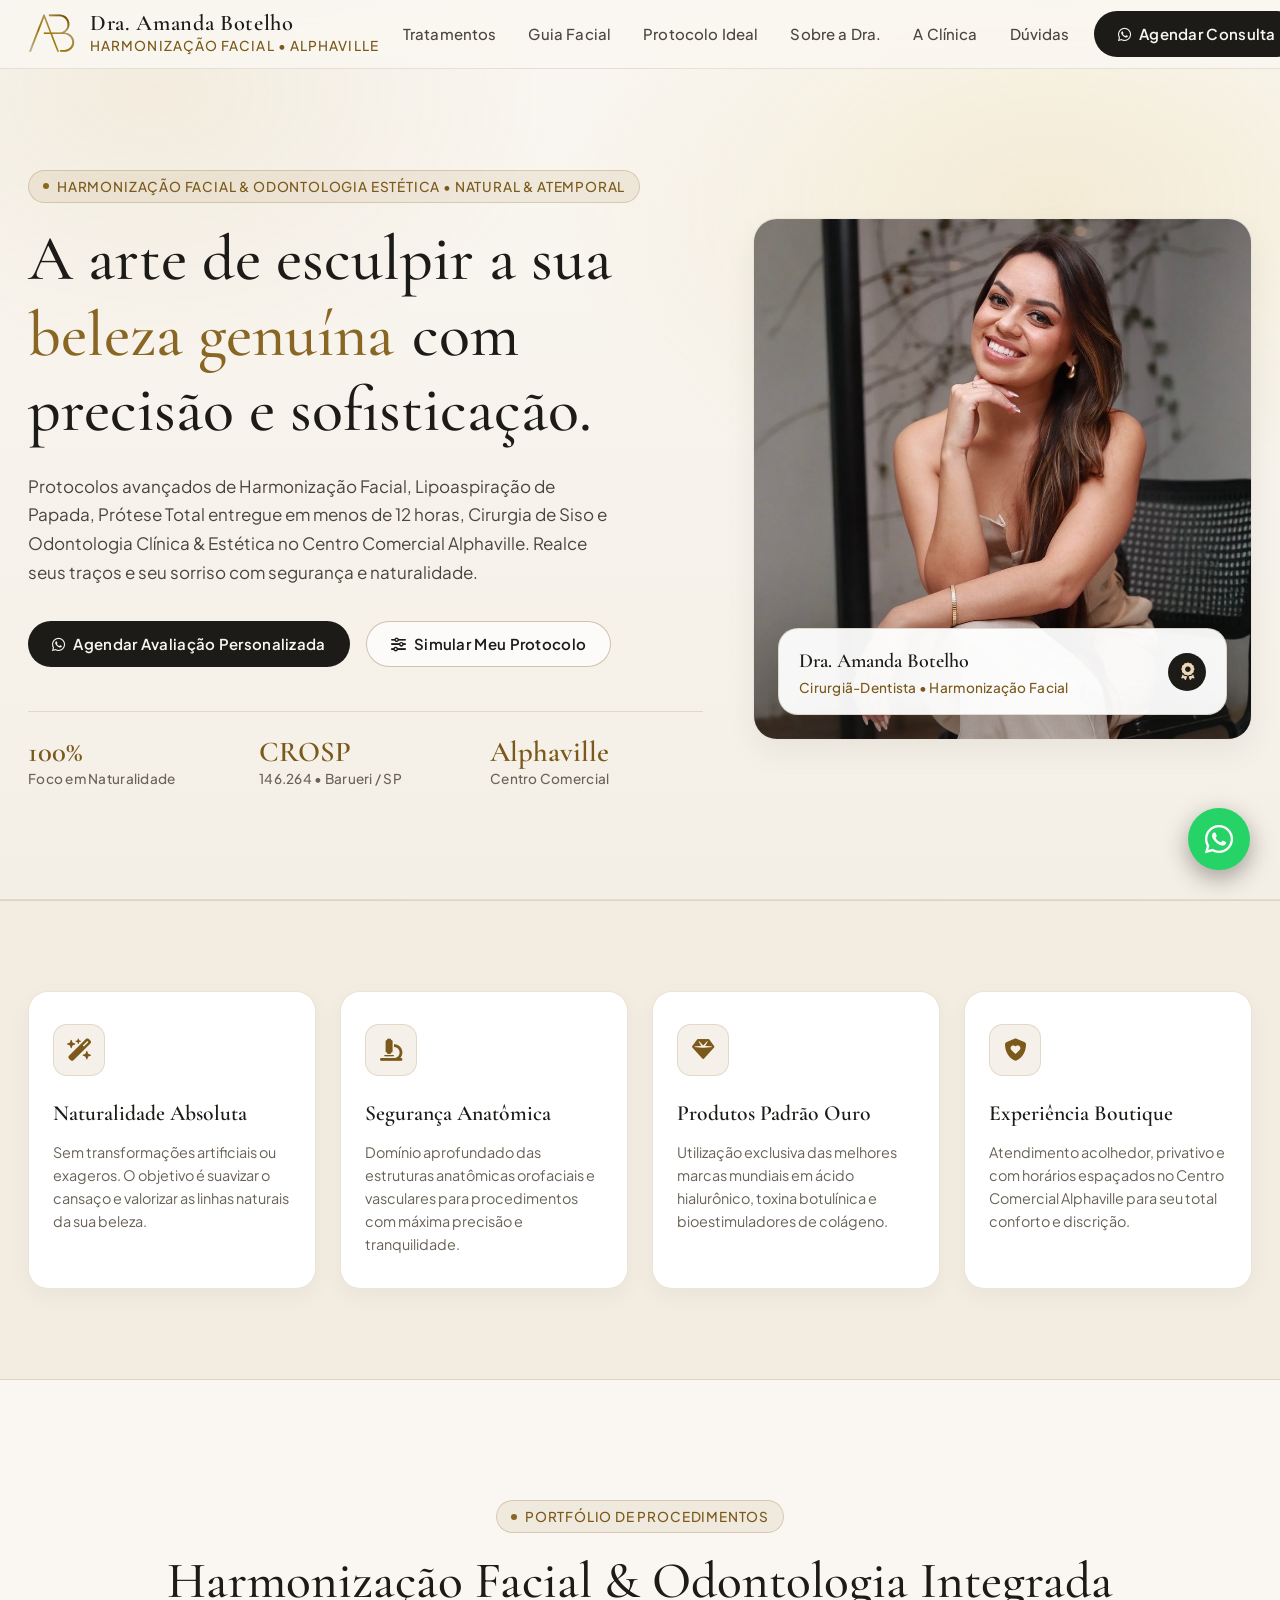
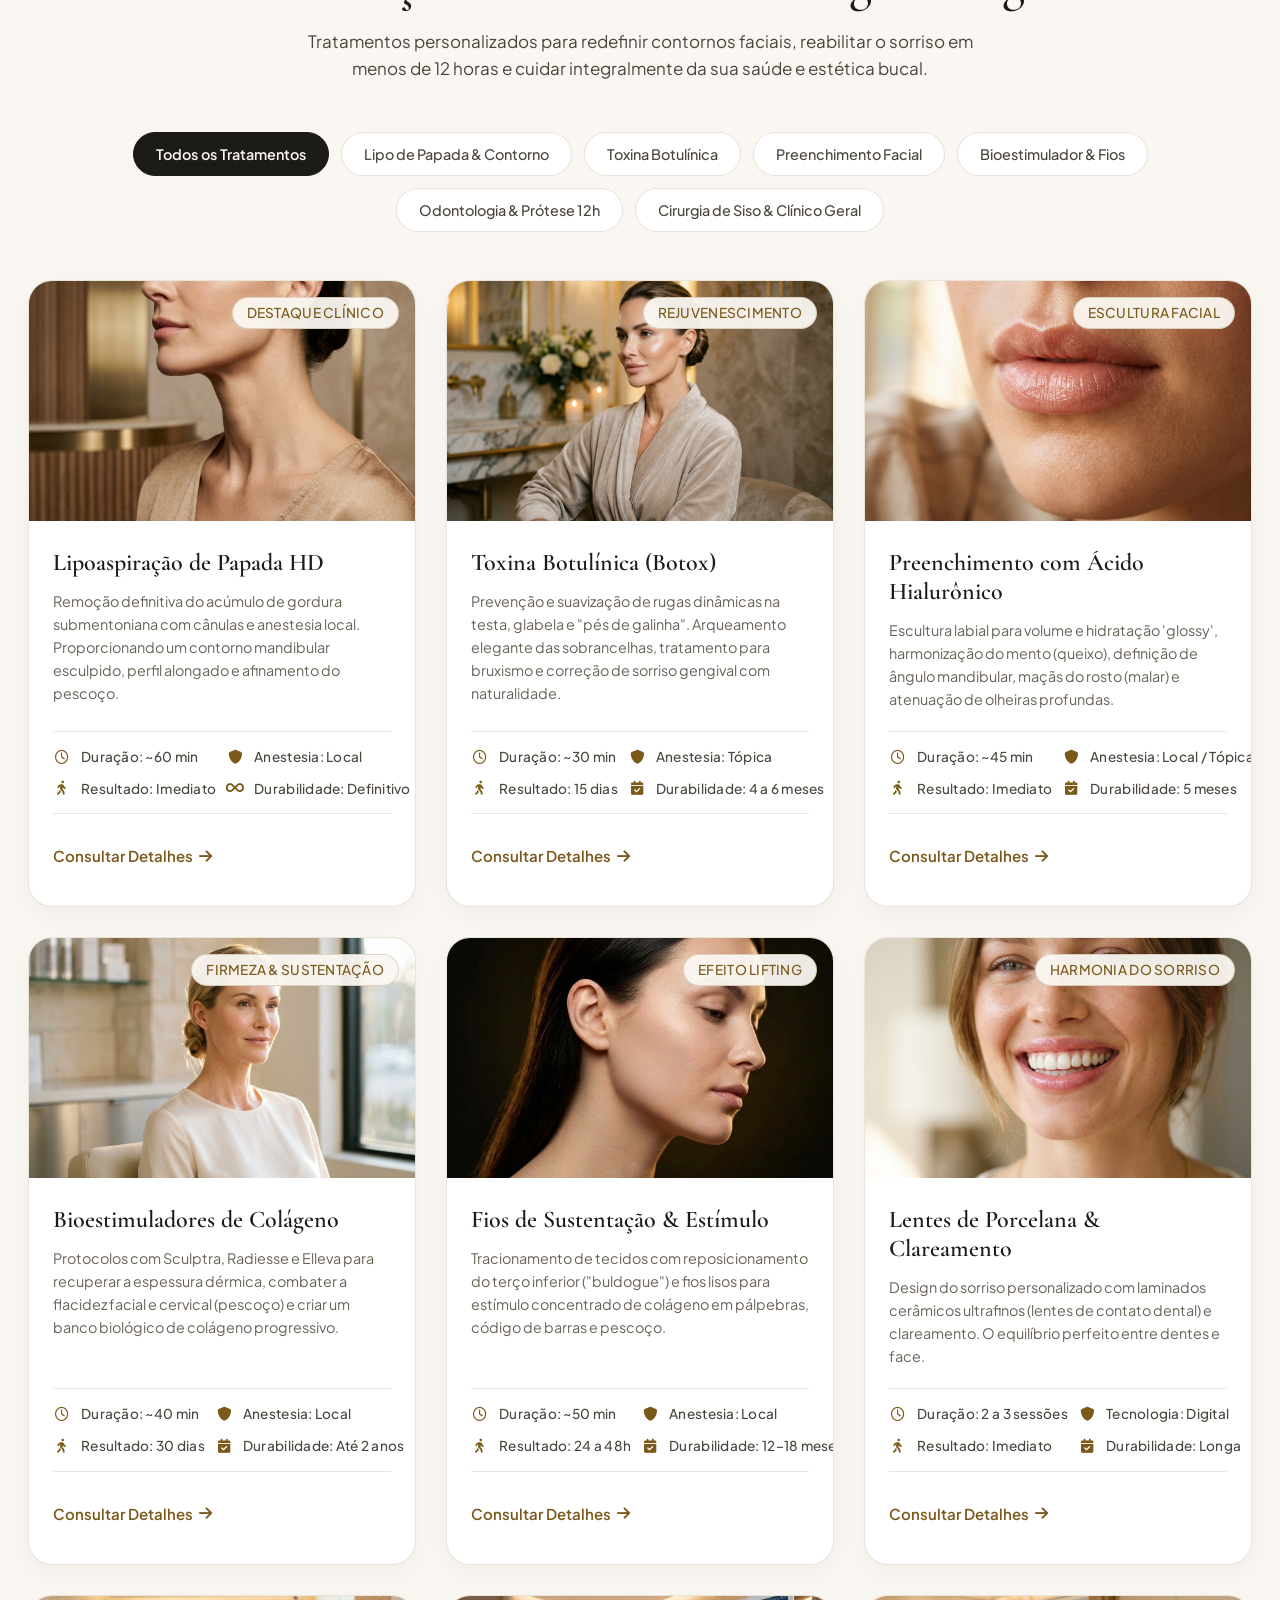
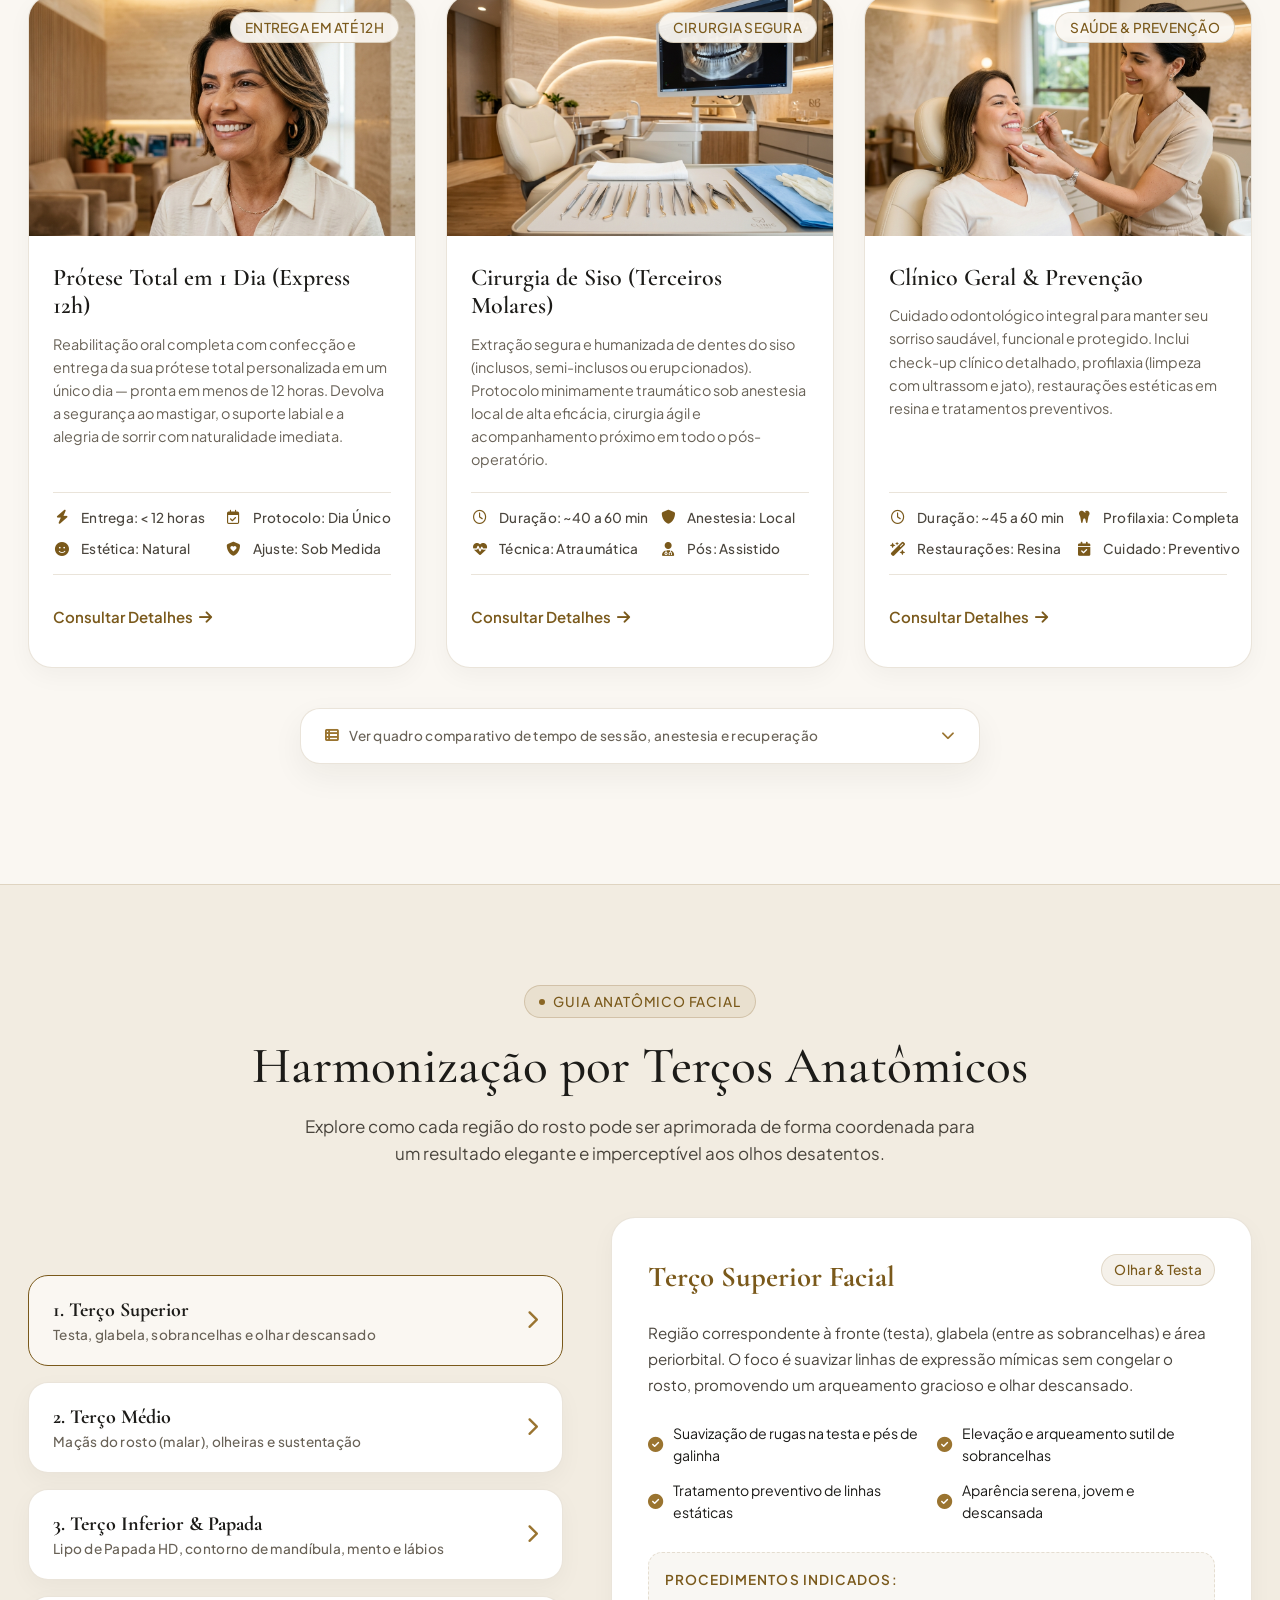
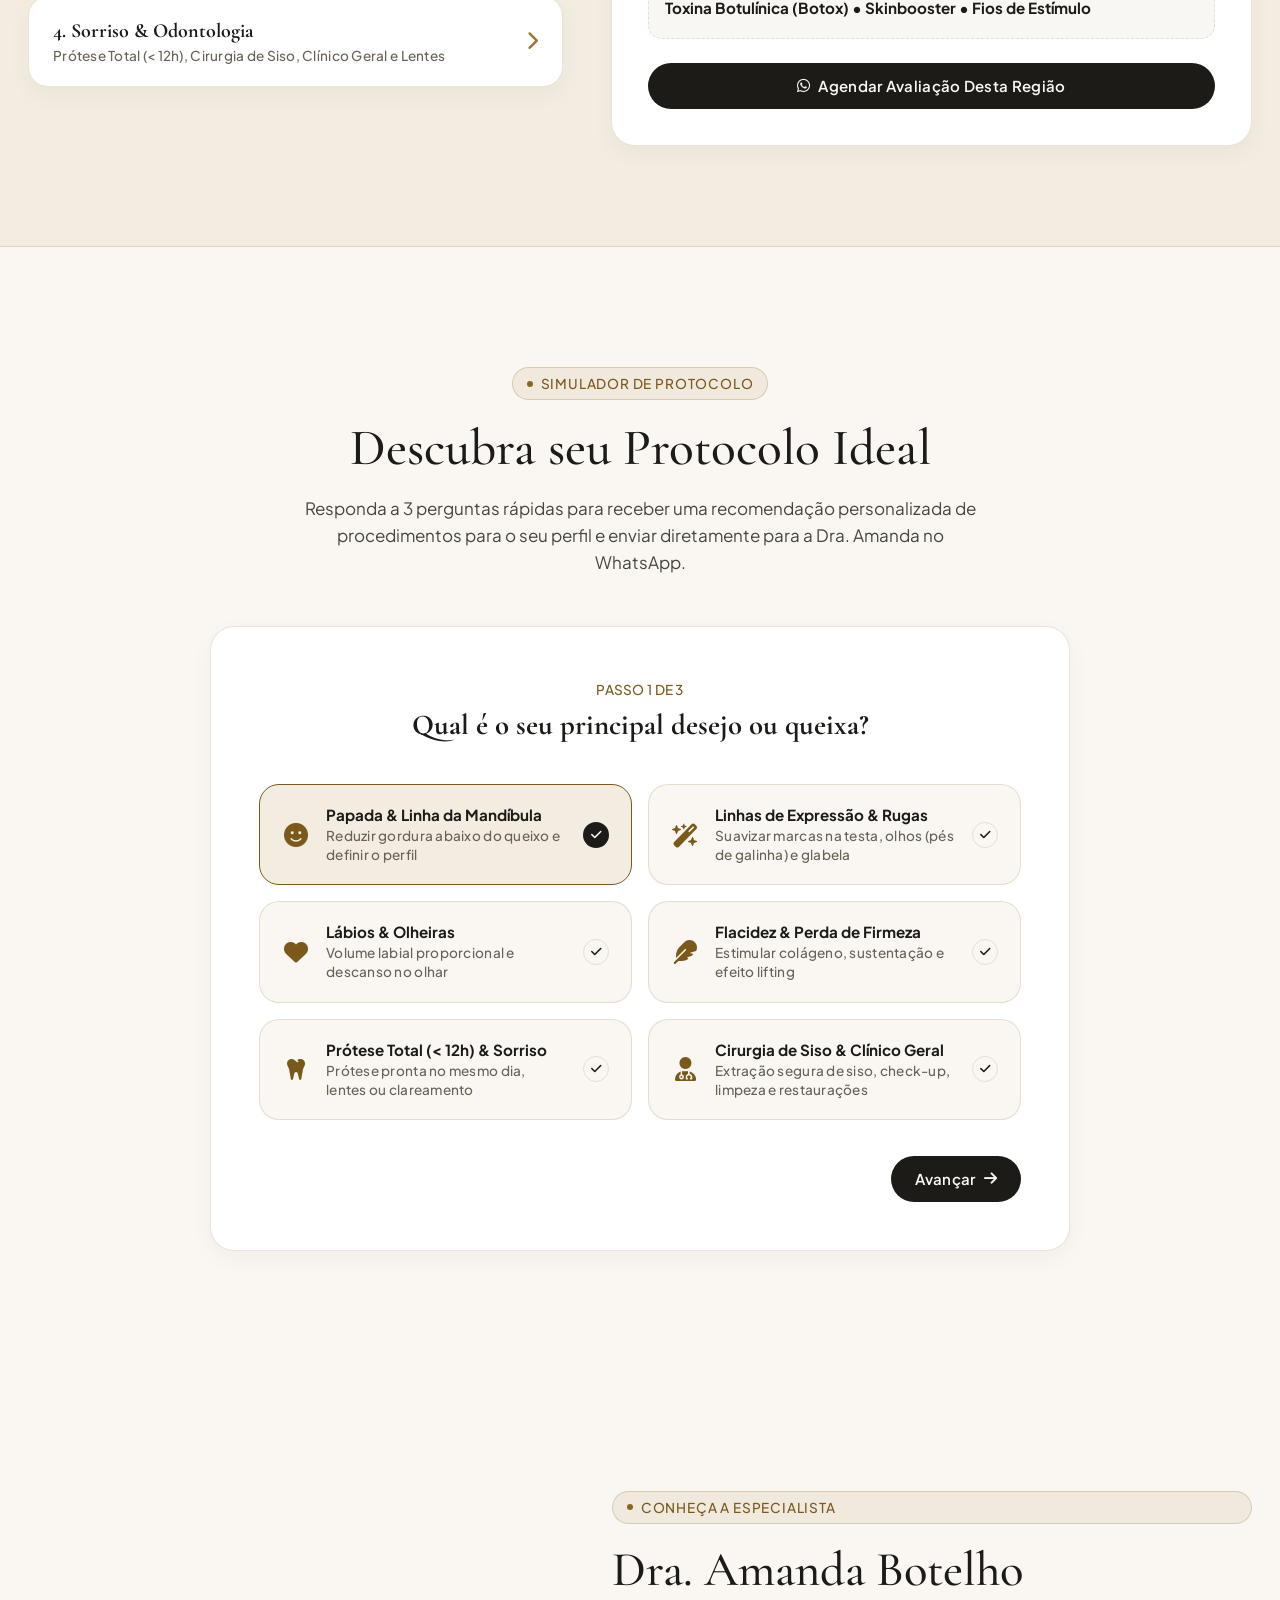
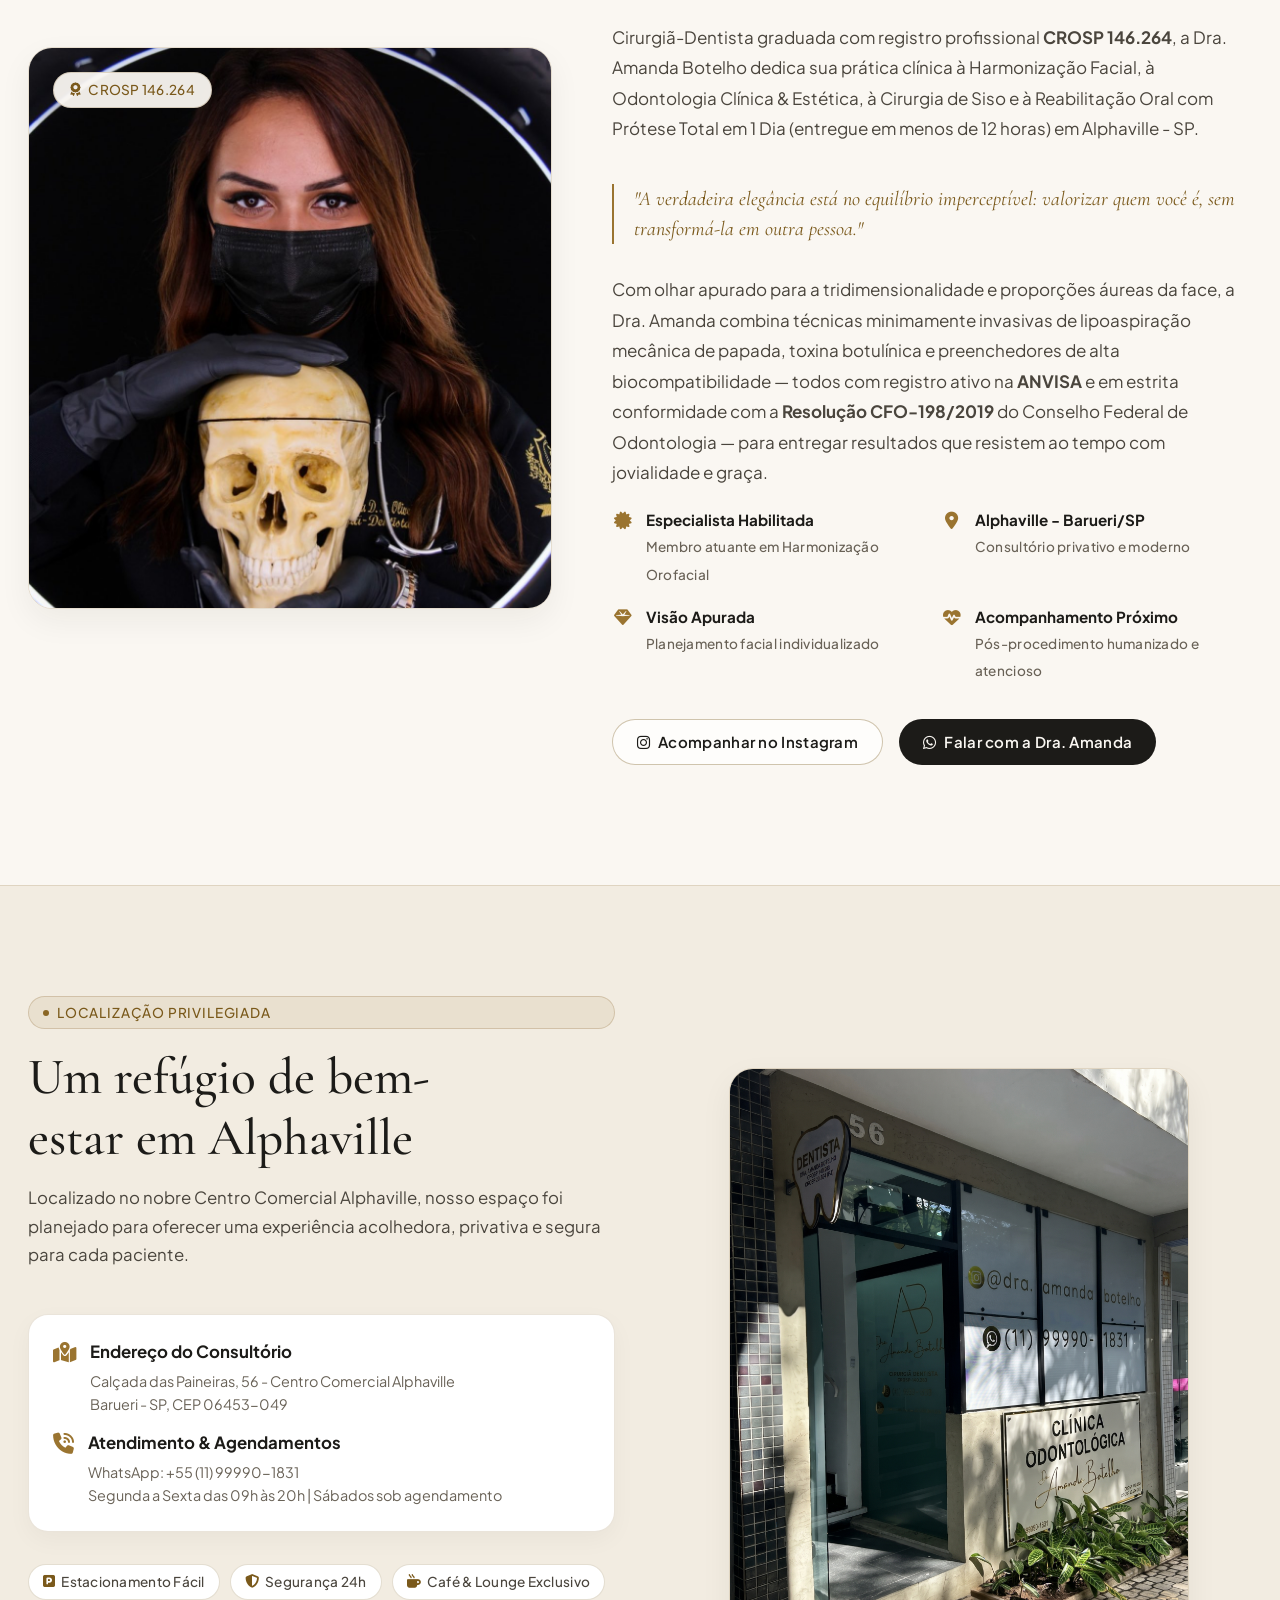
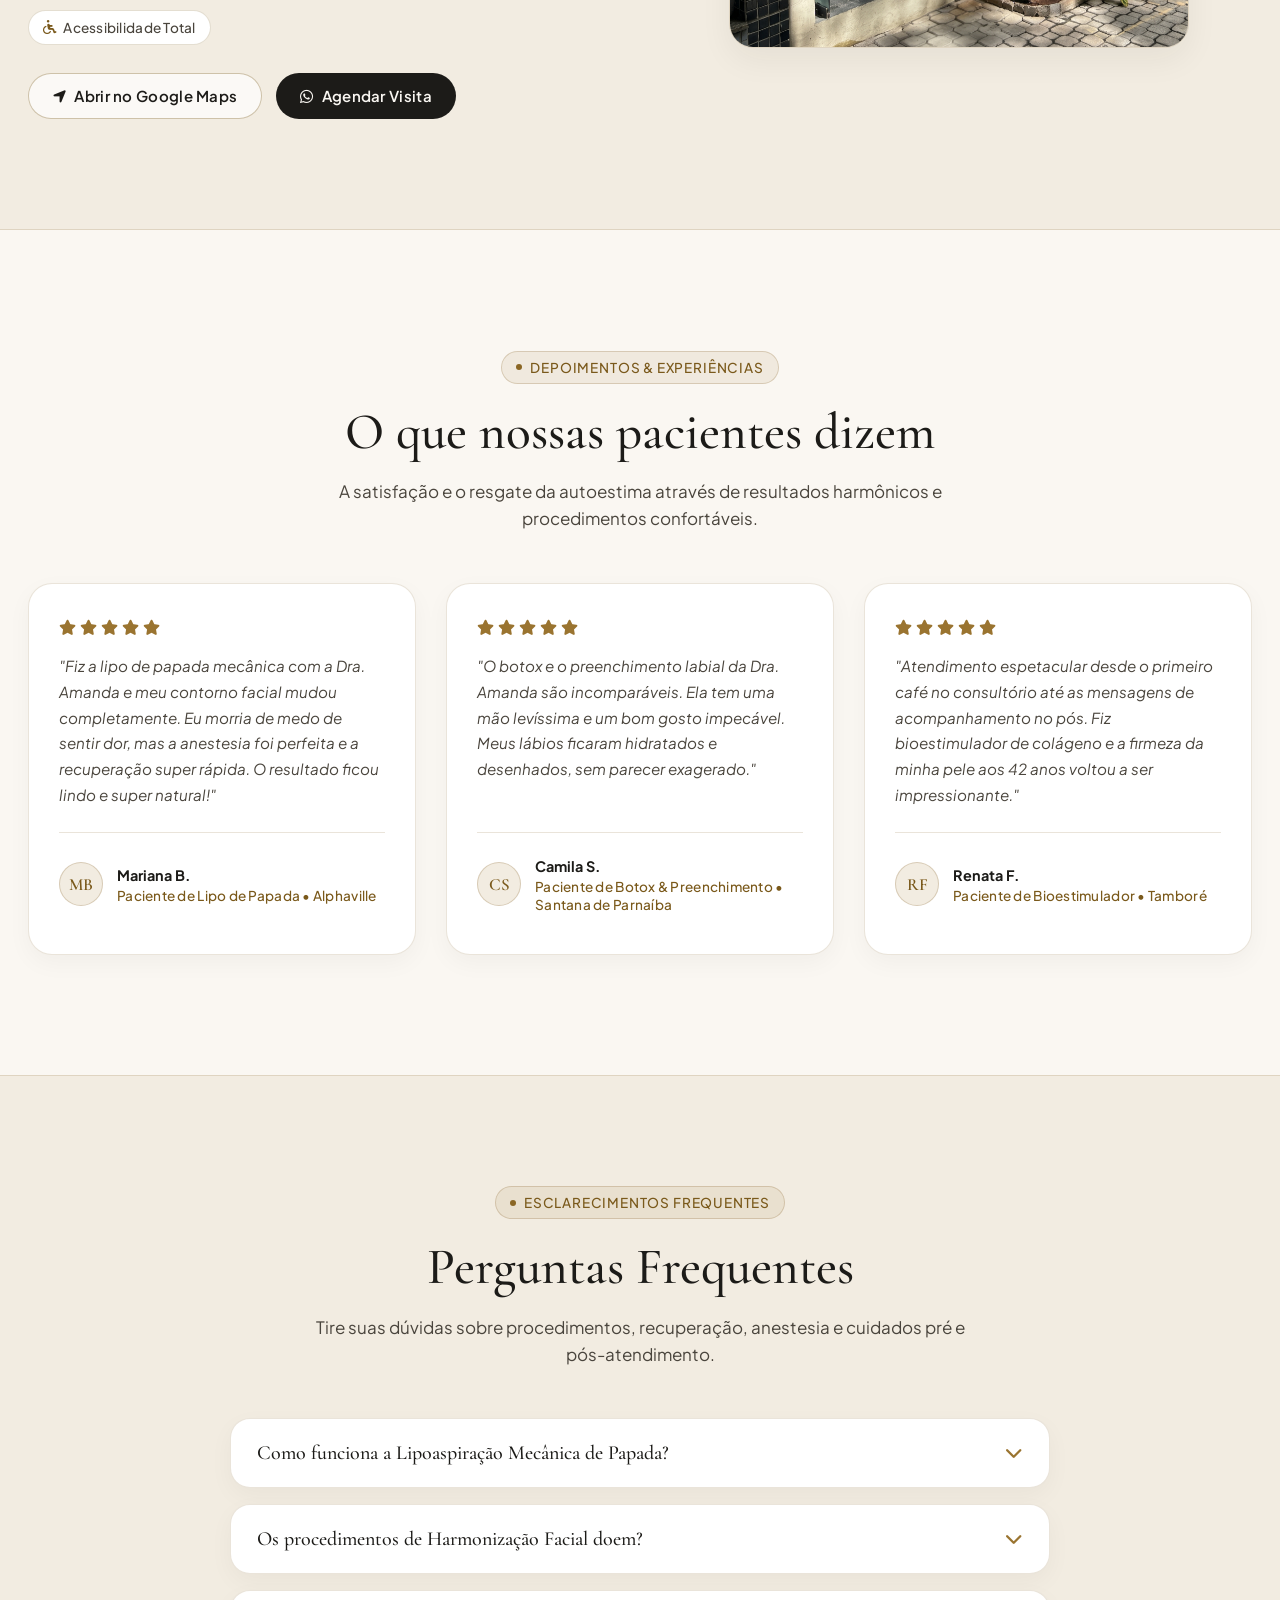
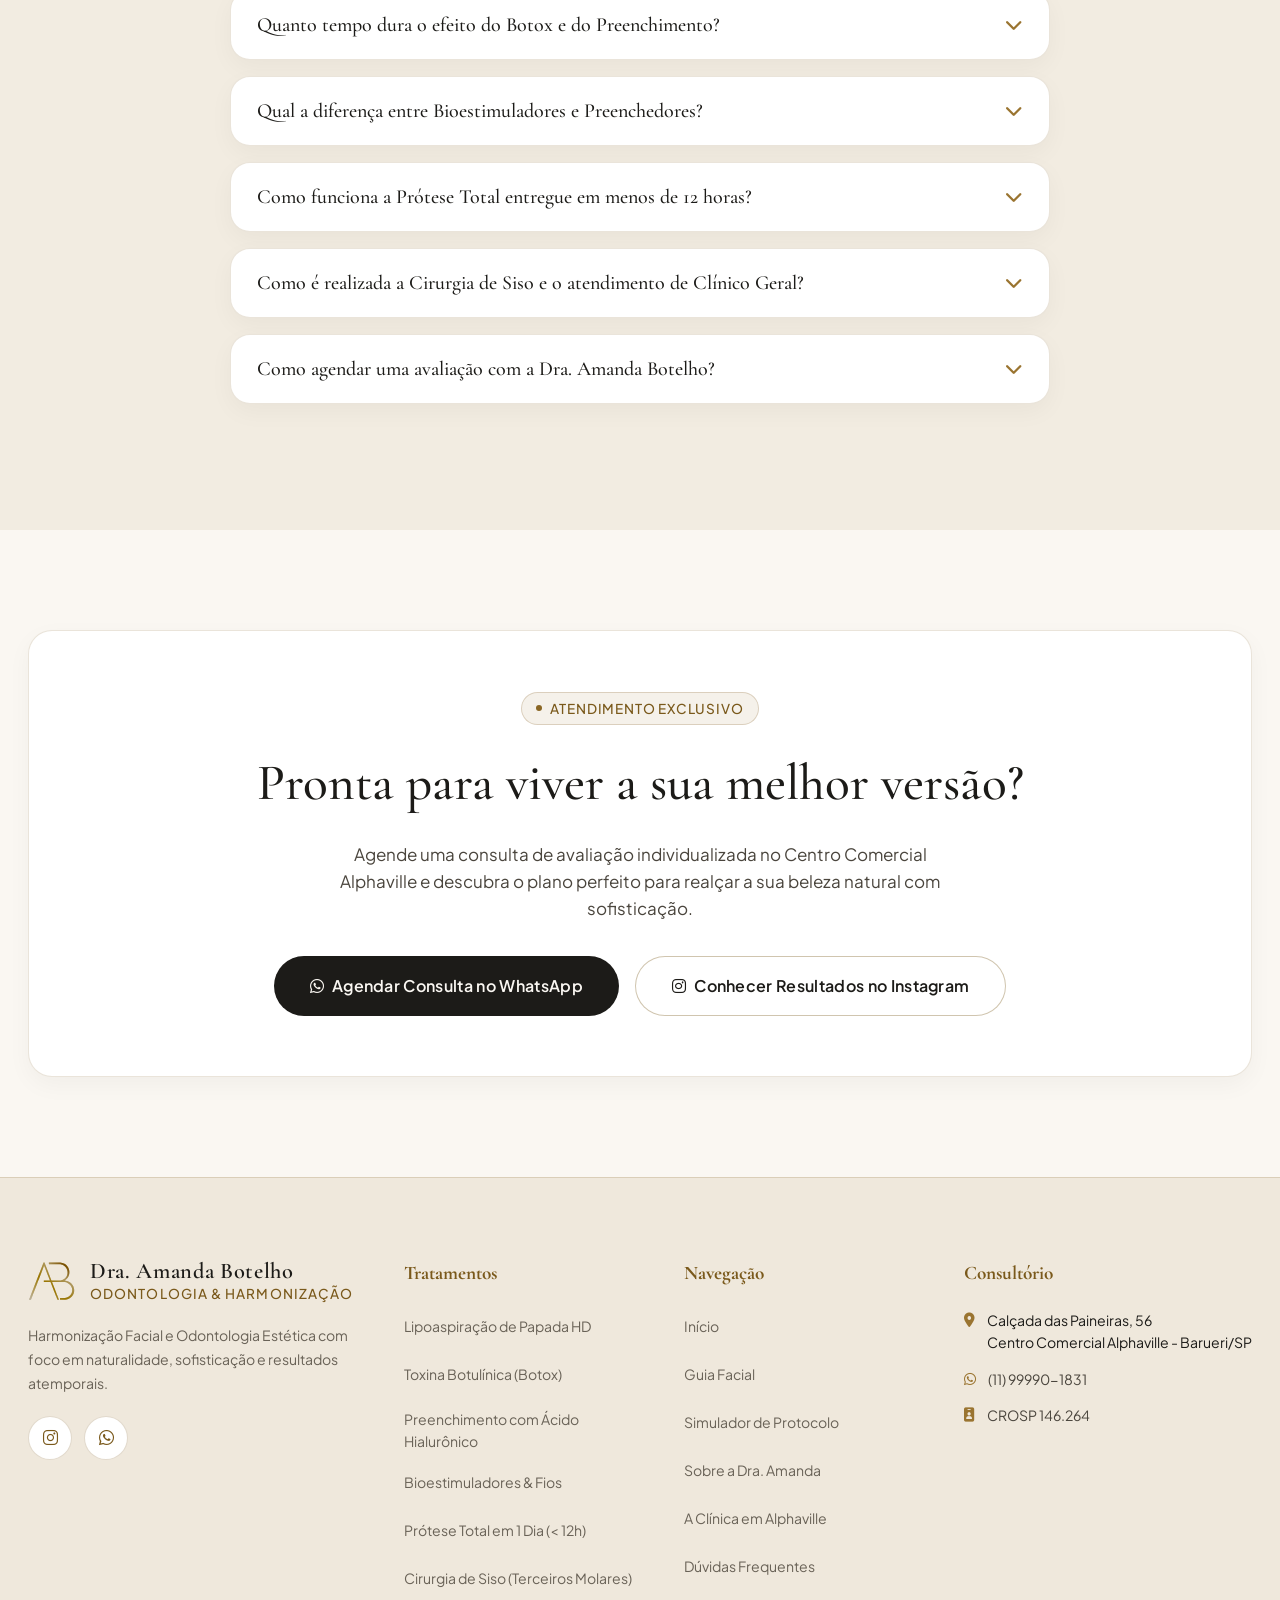
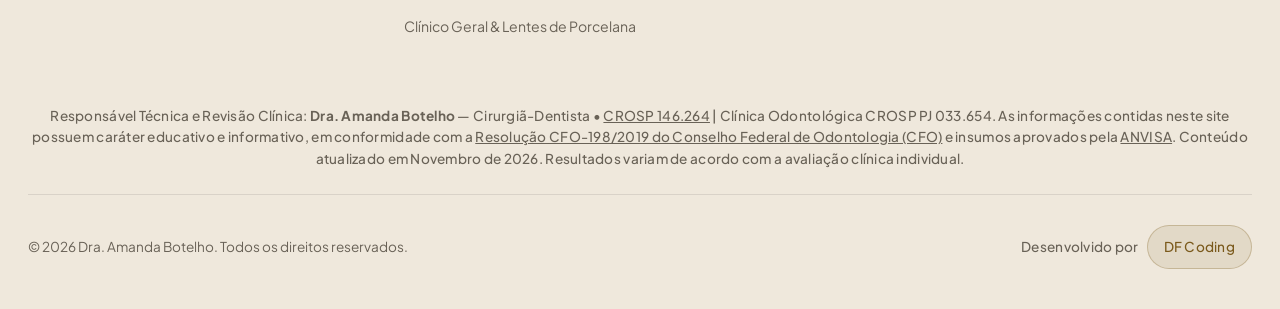
==== commit 20141bc9: "Googlemaps corrigido" ====
--- a/index.html
+++ b/index.html
@@ -74,7 +74,8 @@
         "@type": ["Dentist", "MedicalBusiness", "LocalBusiness"],
         "@id": "https://amandabotelho.com.br/#clinic",
         "name": "Clínica Odontológica Dra. Amanda Botelho - Harmonização Facial & Odontologia",
-        "alternateName": "Dra. Amanda Botelho",
+        "legalName": "CLINICA ODONTOLÓGICA AMANDA BOTELHO LTDA",
+        "alternateName": ["Dra. Amanda Botelho", "Clínica Odontológica Amanda Botelho"],
         "url": "https://amandabotelho.com.br/",
         "logo": "https://amandabotelho.com.br/assets/logo.svg",
         "image": [
@@ -86,22 +87,24 @@
         "priceRange": "$$$",
         "currenciesAccepted": "BRL",
         "paymentAccepted": "PIX, Cartão de Crédito, Cartão de Débito, Transferência",
-        "hasMap": "https://maps.app.goo.gl/QpGxRJWPUjMsPkQe7",
+        "hasMap": "https://maps.app.goo.gl/ZHvvEqV7HYxuQKbr6",
         "sameAs": [
-          "https://www.instagram.com/dra.amandabotelho/"
+          "https://www.instagram.com/dra.amandabotelho/",
+          "https://maps.app.goo.gl/ZHvvEqV7HYxuQKbr6",
+          "https://www.google.com/maps?cid=499815338184560243"
         ],
         "address": {
           "@type": "PostalAddress",
-          "streetAddress": "Praça das Paineiras, 56 - Centro Comercial Alphaville",
+          "streetAddress": "Condomínio Centro Comercial Alphaville - Calçada das Paineiras, 56",
           "addressLocality": "Barueri",
           "addressRegion": "SP",
-          "postalCode": "06453-000",
+          "postalCode": "06453-049",
           "addressCountry": "BR"
         },
         "geo": {
           "@type": "GeoCoordinates",
-          "latitude": -23.4985,
-          "longitude": -46.8524
+          "latitude": -23.4974637,
+          "longitude": -46.8496485
         },
         "areaServed": [
           { "@type": "City", "name": "Barueri" },
@@ -115,7 +118,7 @@
             "@type": "OpeningHoursSpecification",
             "dayOfWeek": ["Monday", "Tuesday", "Wednesday", "Thursday", "Friday"],
             "opens": "09:00",
-            "closes": "19:00"
+            "closes": "20:00"
           },
           {
             "@type": "OpeningHoursSpecification",
@@ -368,7 +371,7 @@
             "name": "Como agendar uma avaliação com a Dra. Amanda Botelho?",
             "acceptedAnswer": {
               "@type": "Answer",
-              "text": "O agendamento pode ser feito de forma prática e rápida pelo WhatsApp (+55 11 99990-1831) ou pelo botão do Simulador no site, no consultório localizado na Praça das Paineiras, 56 - Centro Comercial Alphaville, Barueri - SP."
+              "text": "O agendamento pode ser feito de forma prática e rápida pelo WhatsApp (+55 11 99990-1831) ou pelo botão do Simulador no site, no consultório localizado na Calçada das Paineiras, 56 - Condomínio Centro Comercial Alphaville, Barueri - SP (CEP 06453-049)."
             }
           }
         ]
@@ -1422,7 +1425,7 @@
               <i class="fa-solid fa-map-location-dot"></i>
               <div class="address-text">
                 <h4>Endereço do Consultório</h4>
-                <p>Praça das Paineiras, 56 - Centro Comercial Alphaville<br>Barueri - SP, CEP 06453-000</p>
+                <p>Calçada das Paineiras, 56 - Centro Comercial Alphaville<br>Barueri - SP, CEP 06453-049</p>
               </div>
             </div>
 
@@ -1430,7 +1433,7 @@
               <i class="fa-solid fa-phone-volume"></i>
               <div class="address-text">
                 <h4>Atendimento & Agendamentos</h4>
-                <p>WhatsApp: +55 (11) 99990-1831<br>Segunda a Sexta das 09h às 19h | Sábados sob agendamento</p>
+                <p>WhatsApp: +55 (11) 99990-1831<br>Segunda a Sexta das 09h às 20h | Sábados sob agendamento</p>
               </div>
             </div>
           </div>
@@ -1443,7 +1446,7 @@
           </div>
 
           <div style="display: flex; gap: 14px; flex-wrap: wrap;">
-            <a href="https://maps.app.goo.gl/QpGxRJWPUjMsPkQe7" target="_blank" rel="noopener noreferrer"
+            <a href="https://maps.app.goo.gl/ZHvvEqV7HYxuQKbr6" target="_blank" rel="noopener noreferrer"
               class="btn-luxury btn-outline-gold">
               <i class="fa-solid fa-location-arrow"></i> Abrir no Google Maps
             </a>
@@ -1456,7 +1459,7 @@
 
         <div class="clinic-gallery">
           <div class="clinic-main-photo">
-            <img src="assets/clinica.jpg" alt="Fachada da Clínica Odontológica Dra. Amanda Botelho na Praça das Paineiras, 56 - Centro Comercial Alphaville" width="718" height="1024" loading="lazy">
+            <img src="assets/clinica.jpg" alt="Fachada da Clínica Odontológica Dra. Amanda Botelho na Calçada das Paineiras, 56 - Centro Comercial Alphaville" width="718" height="1024" loading="lazy">
           </div>
         </div>
       </div>
@@ -1727,10 +1730,10 @@
 
         <div>
           <h4 class="footer-title">Consultório</h4>
-          <a href="https://maps.app.goo.gl/QpGxRJWPUjMsPkQe7" target="_blank" rel="noopener noreferrer"
+          <a href="https://maps.app.goo.gl/ZHvvEqV7HYxuQKbr6" target="_blank" rel="noopener noreferrer"
             class="footer-contact-item" style="color: inherit; text-decoration: none;">
             <i class="fa-solid fa-location-dot"></i>
-            <span>Praça das Paineiras, 56<br>Centro Comercial Alphaville - Barueri/SP</span>
+            <span>Calçada das Paineiras, 56<br>Centro Comercial Alphaville - Barueri/SP</span>
           </a>
           <div class="footer-contact-item">
             <i class="fa-brands fa-whatsapp"></i>
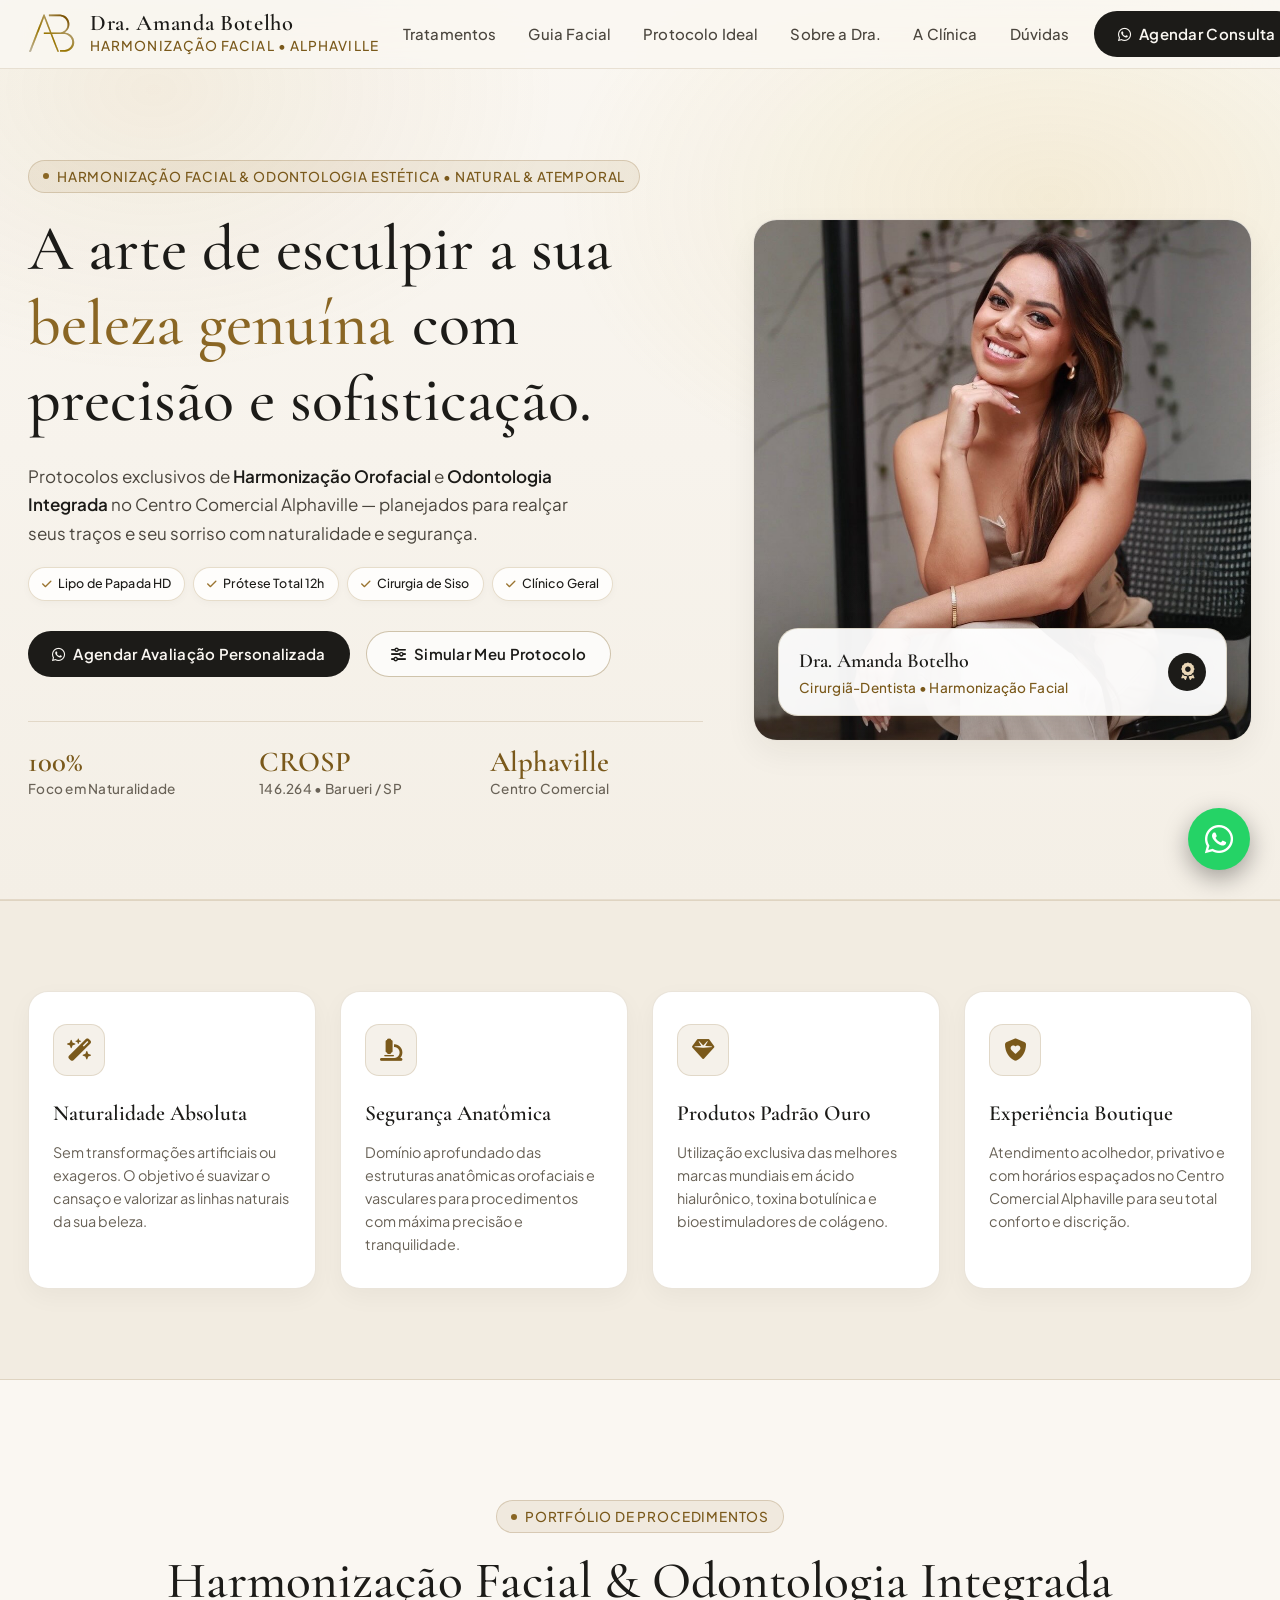
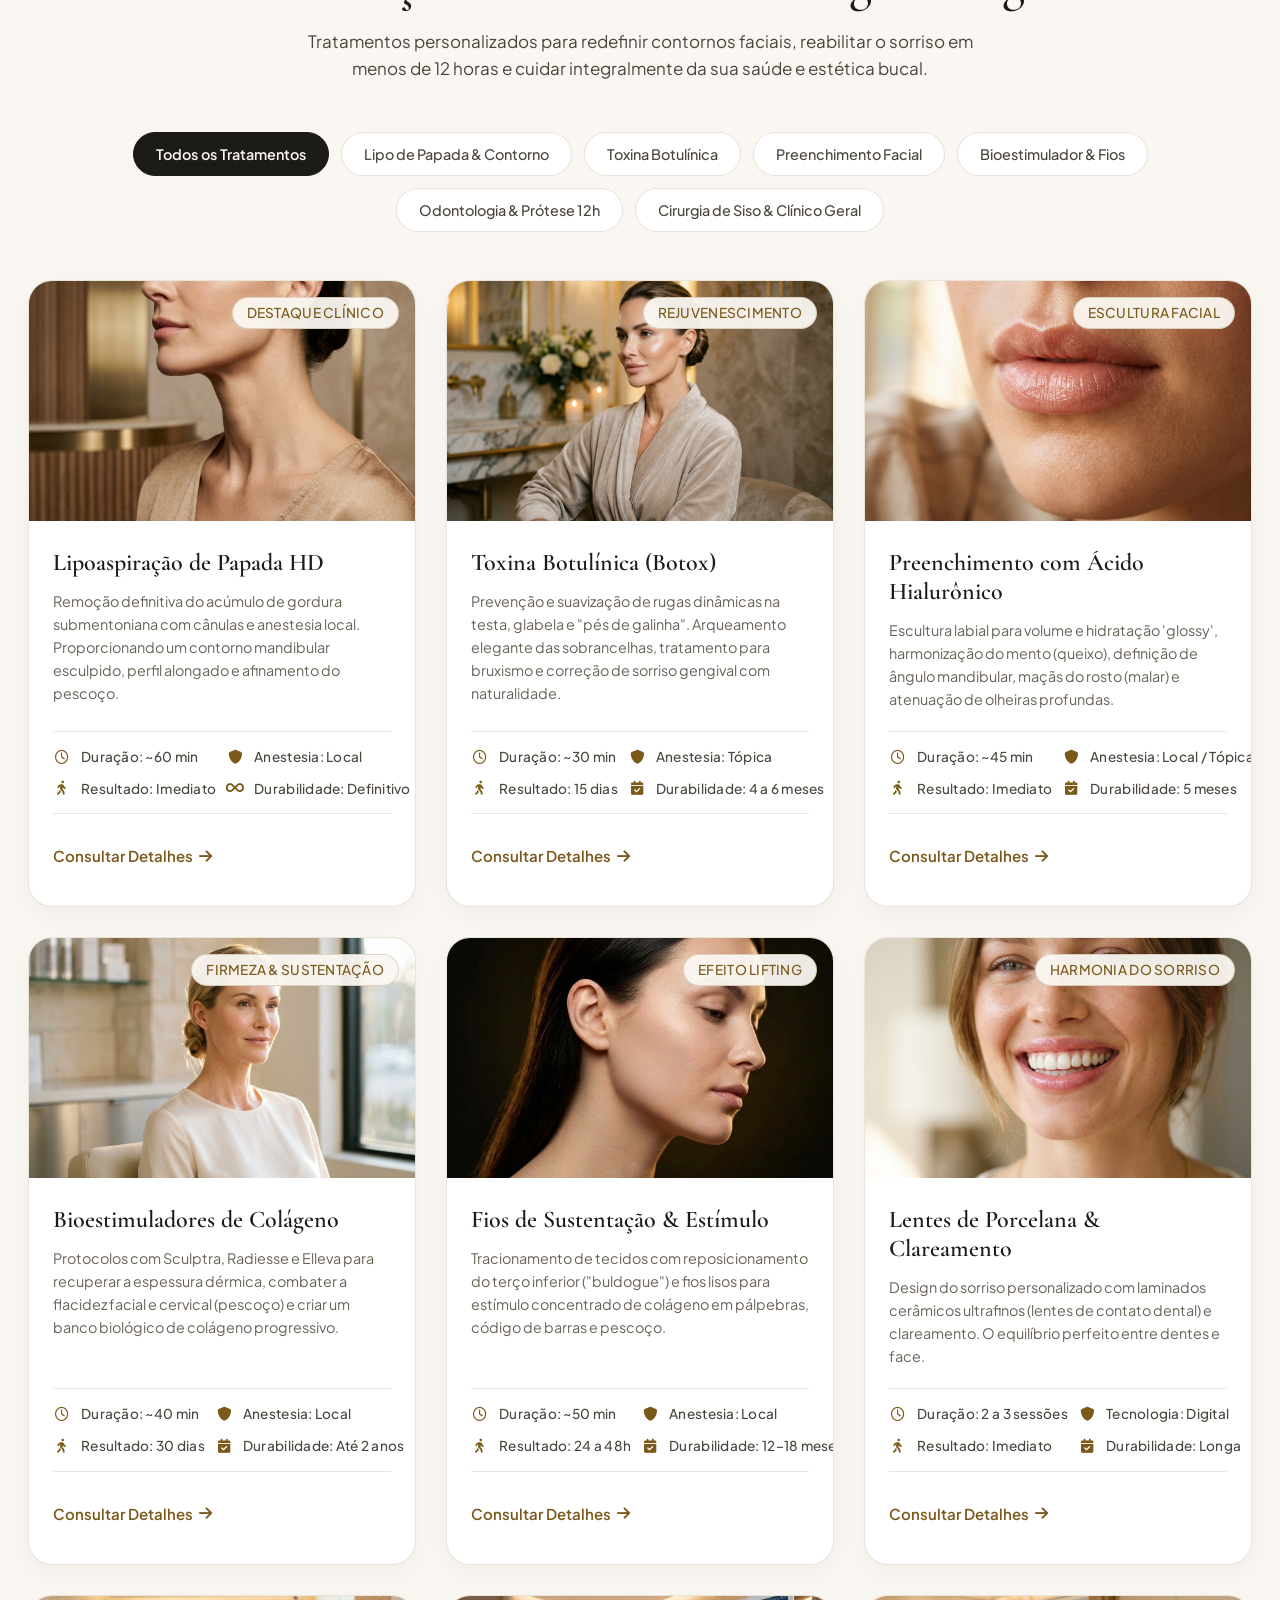
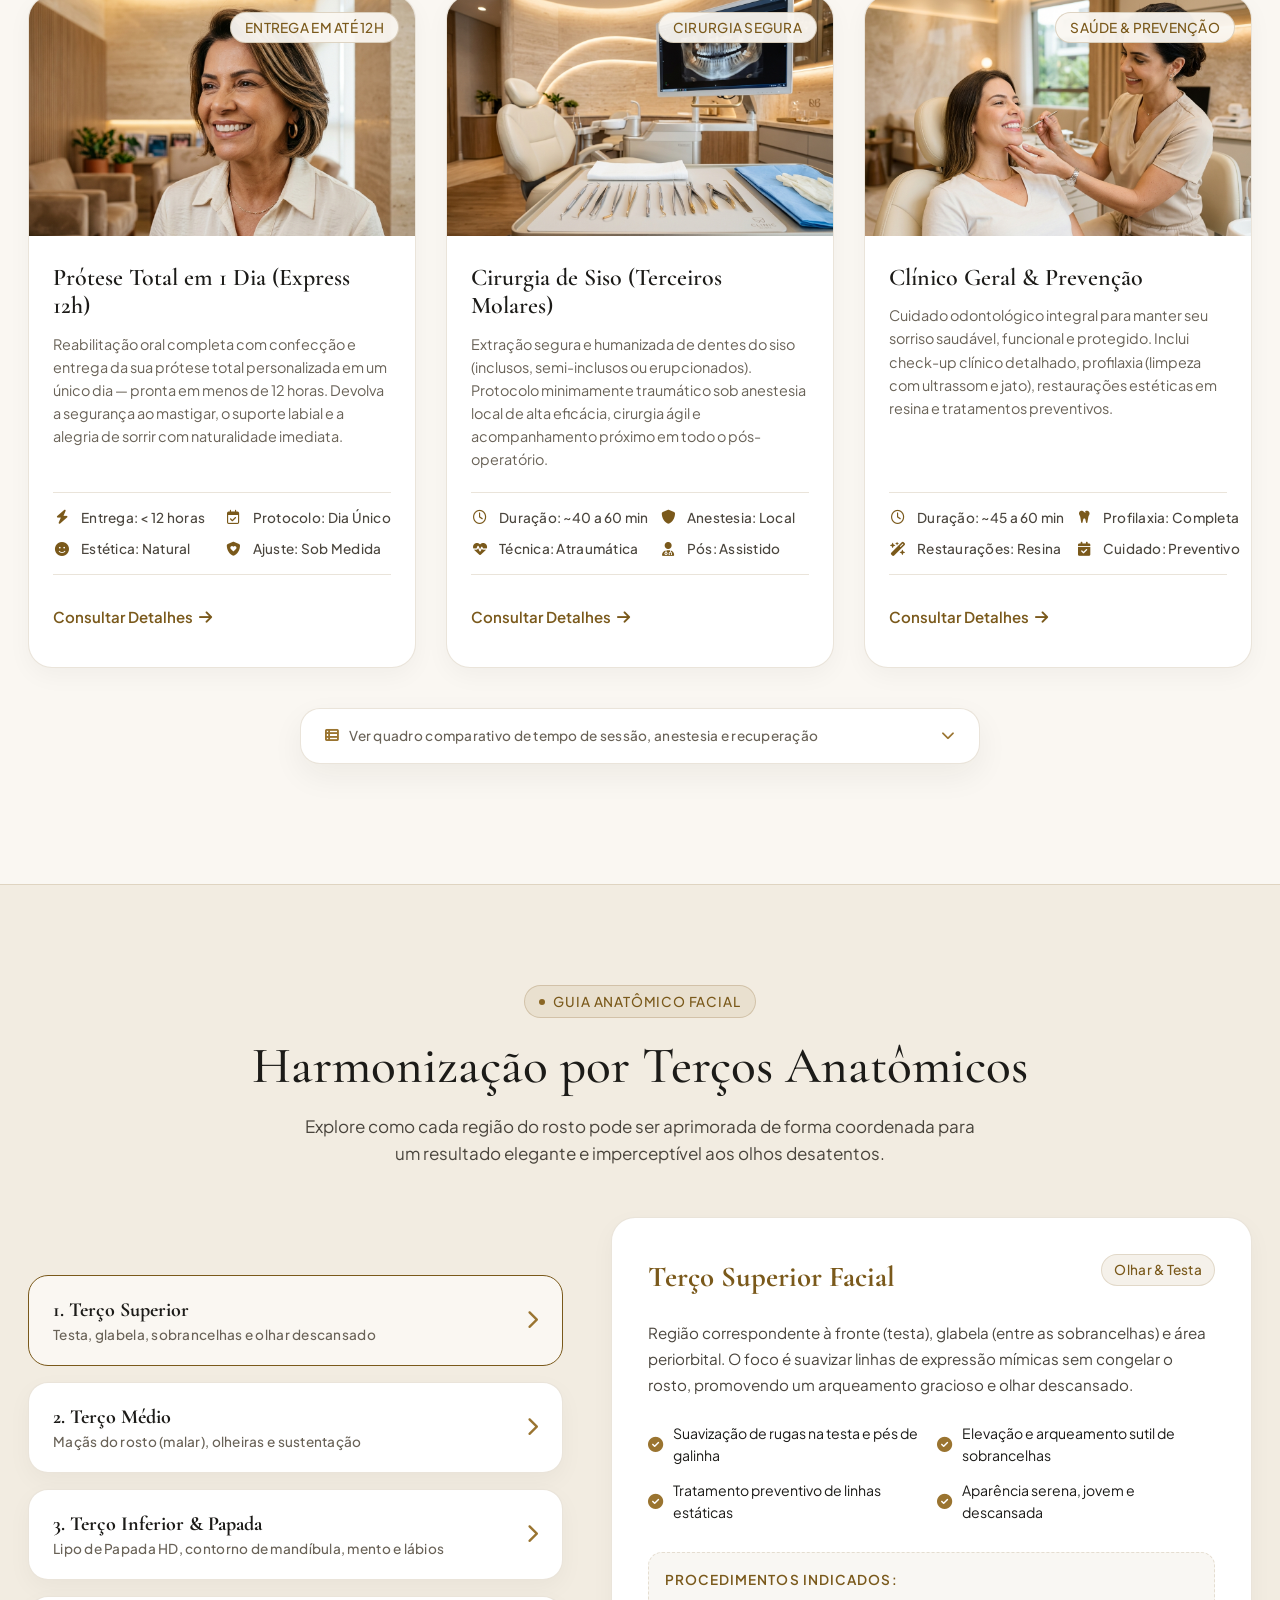
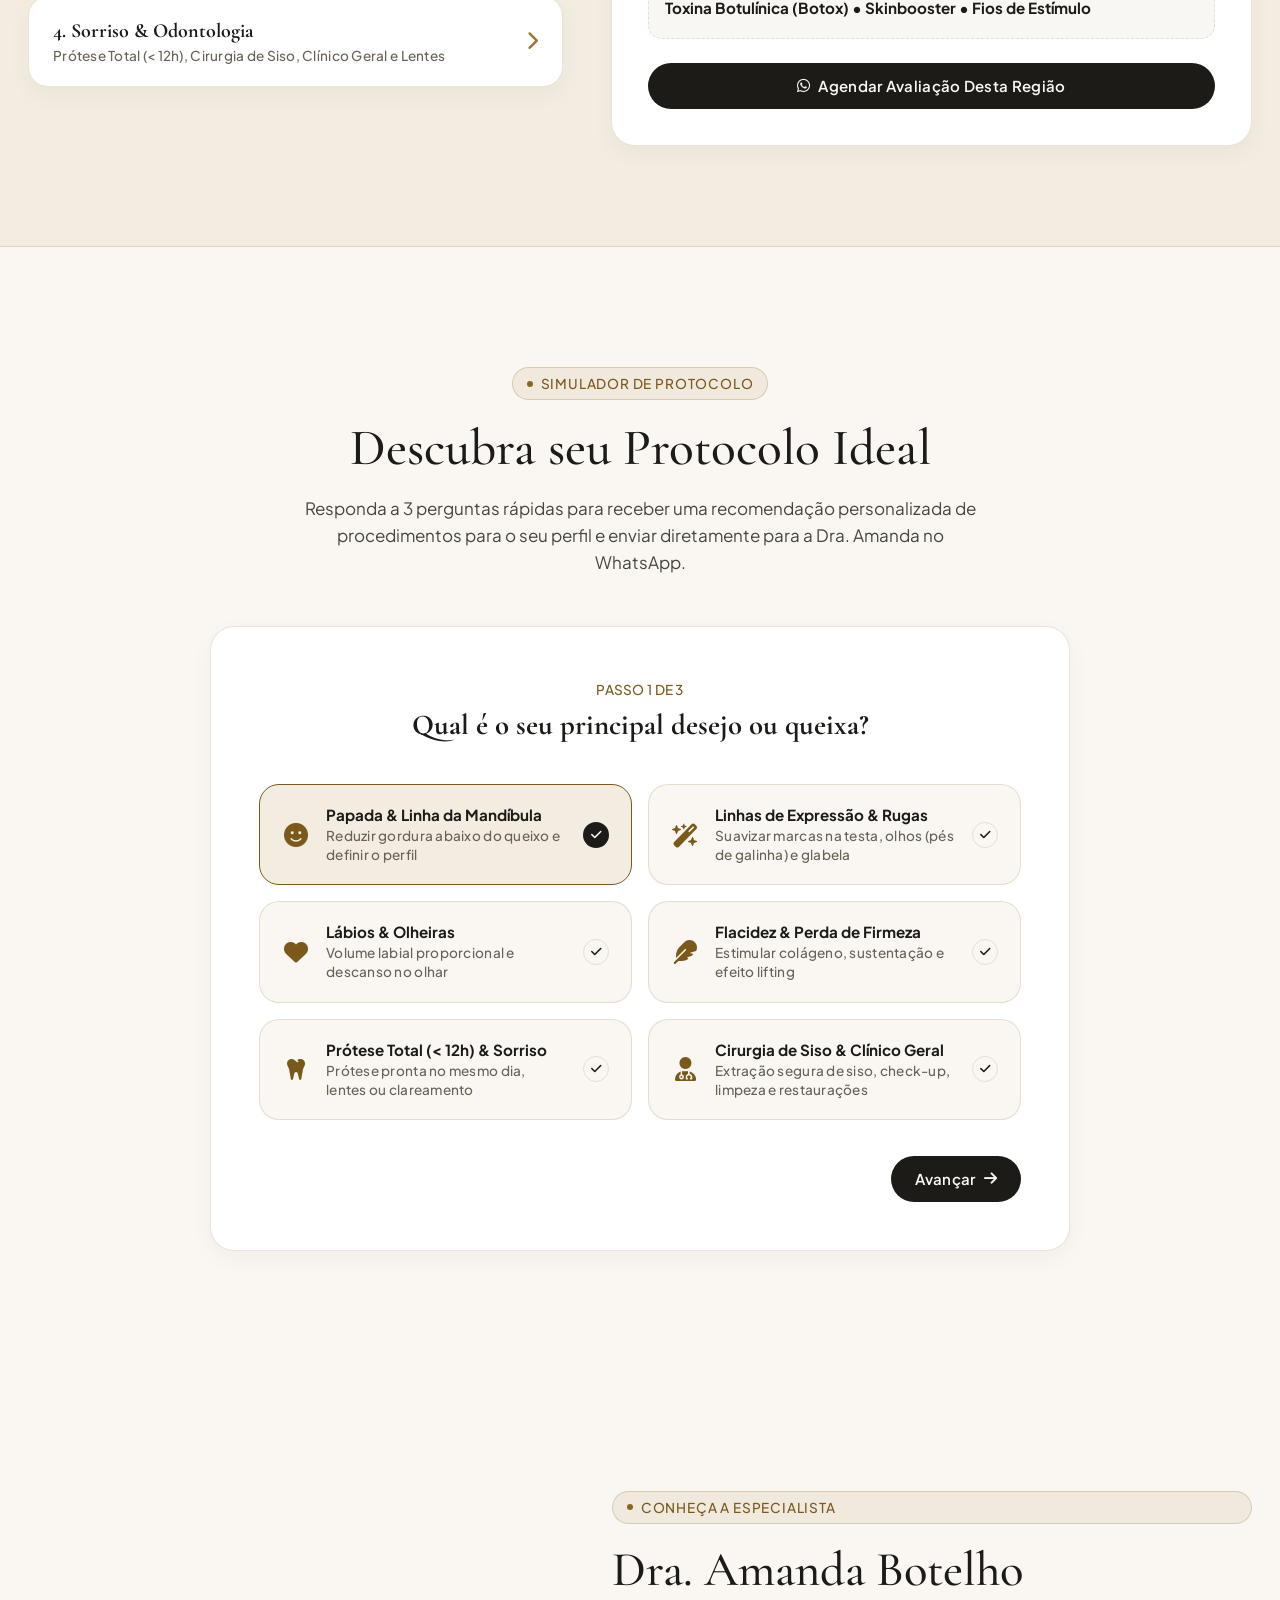
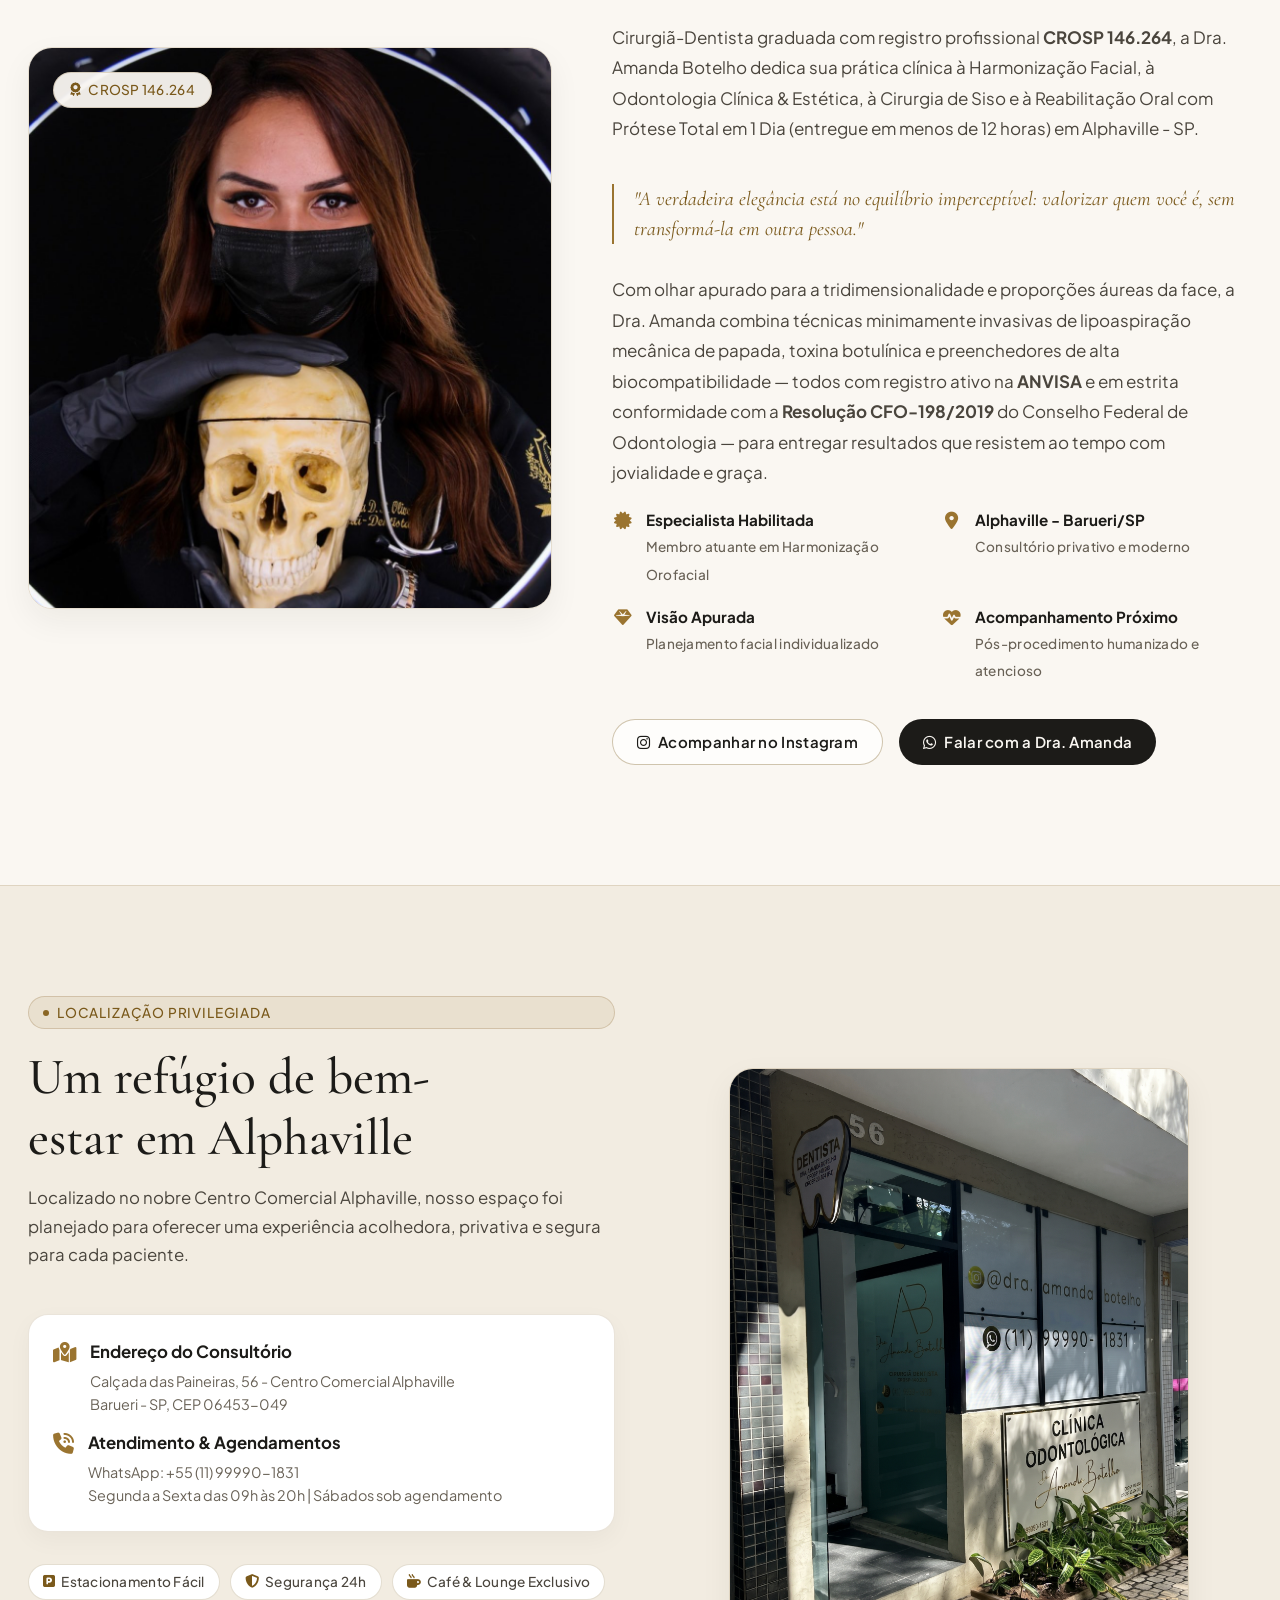
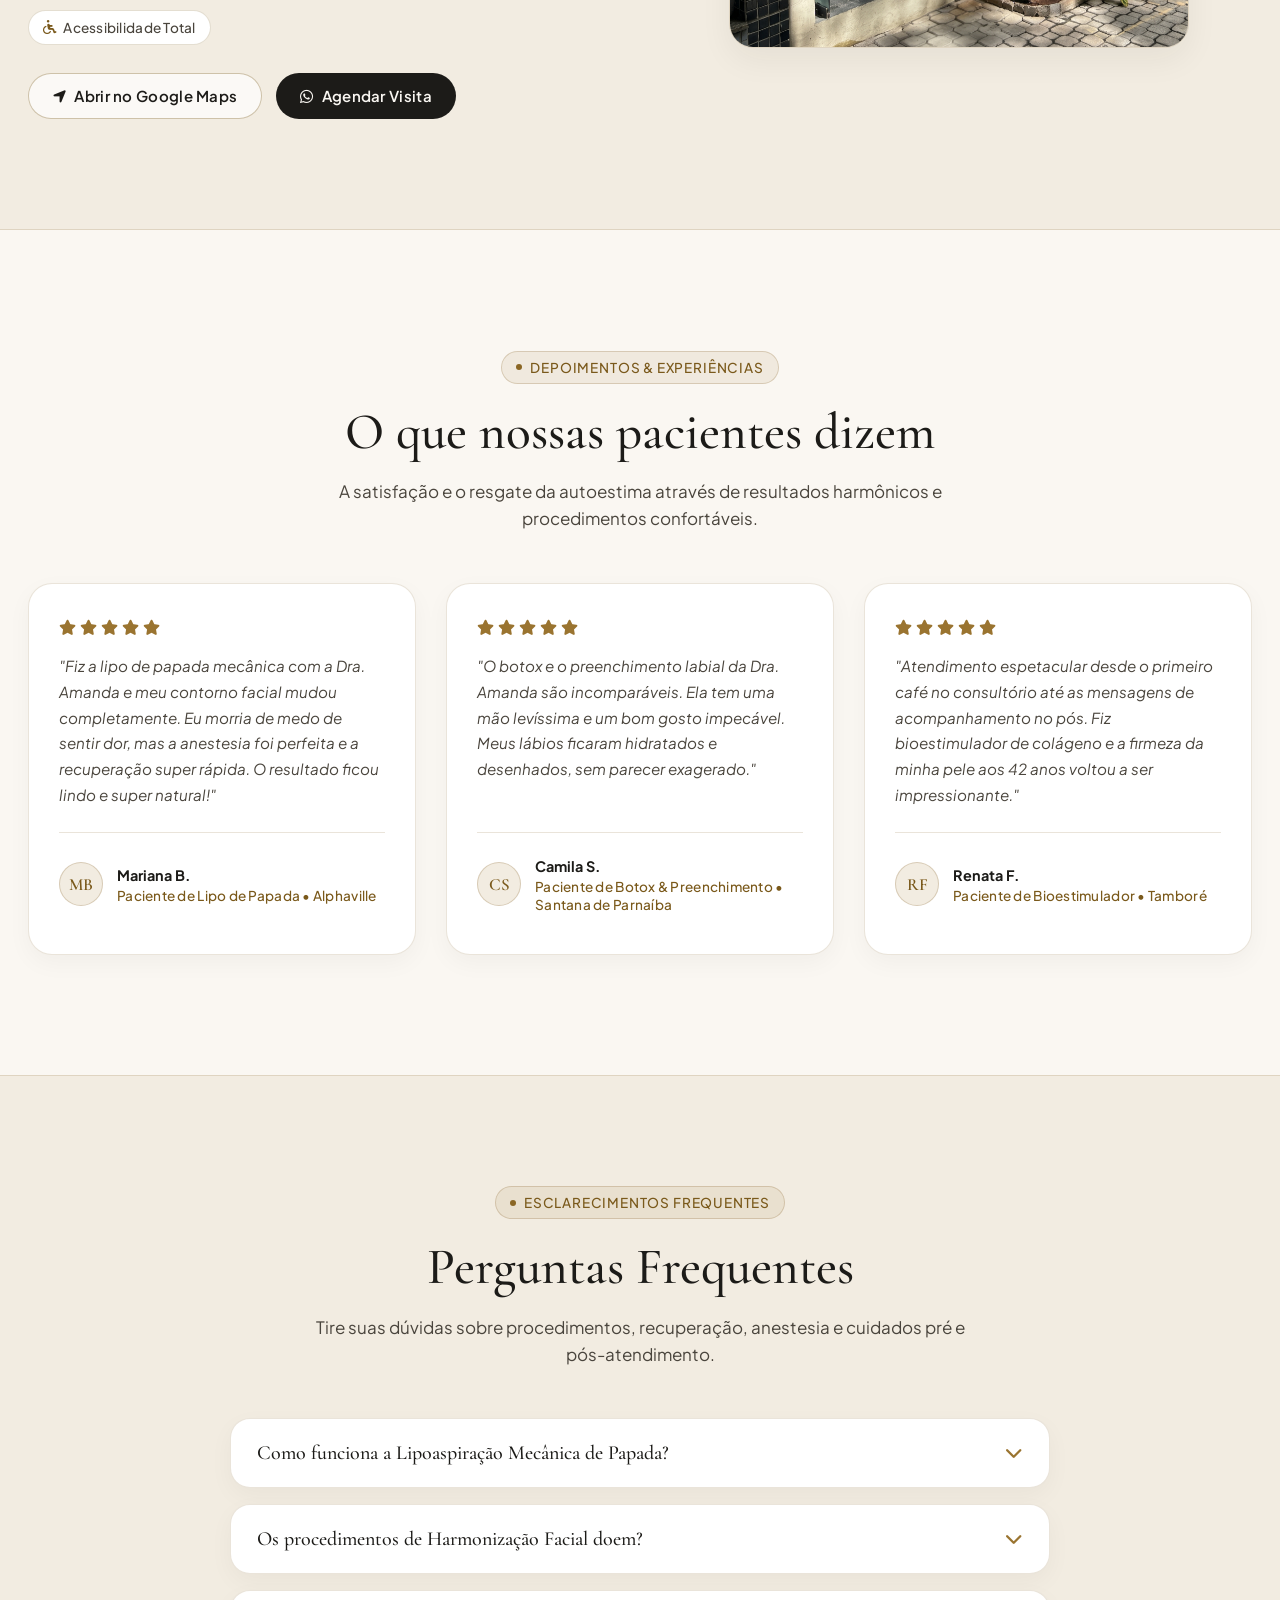
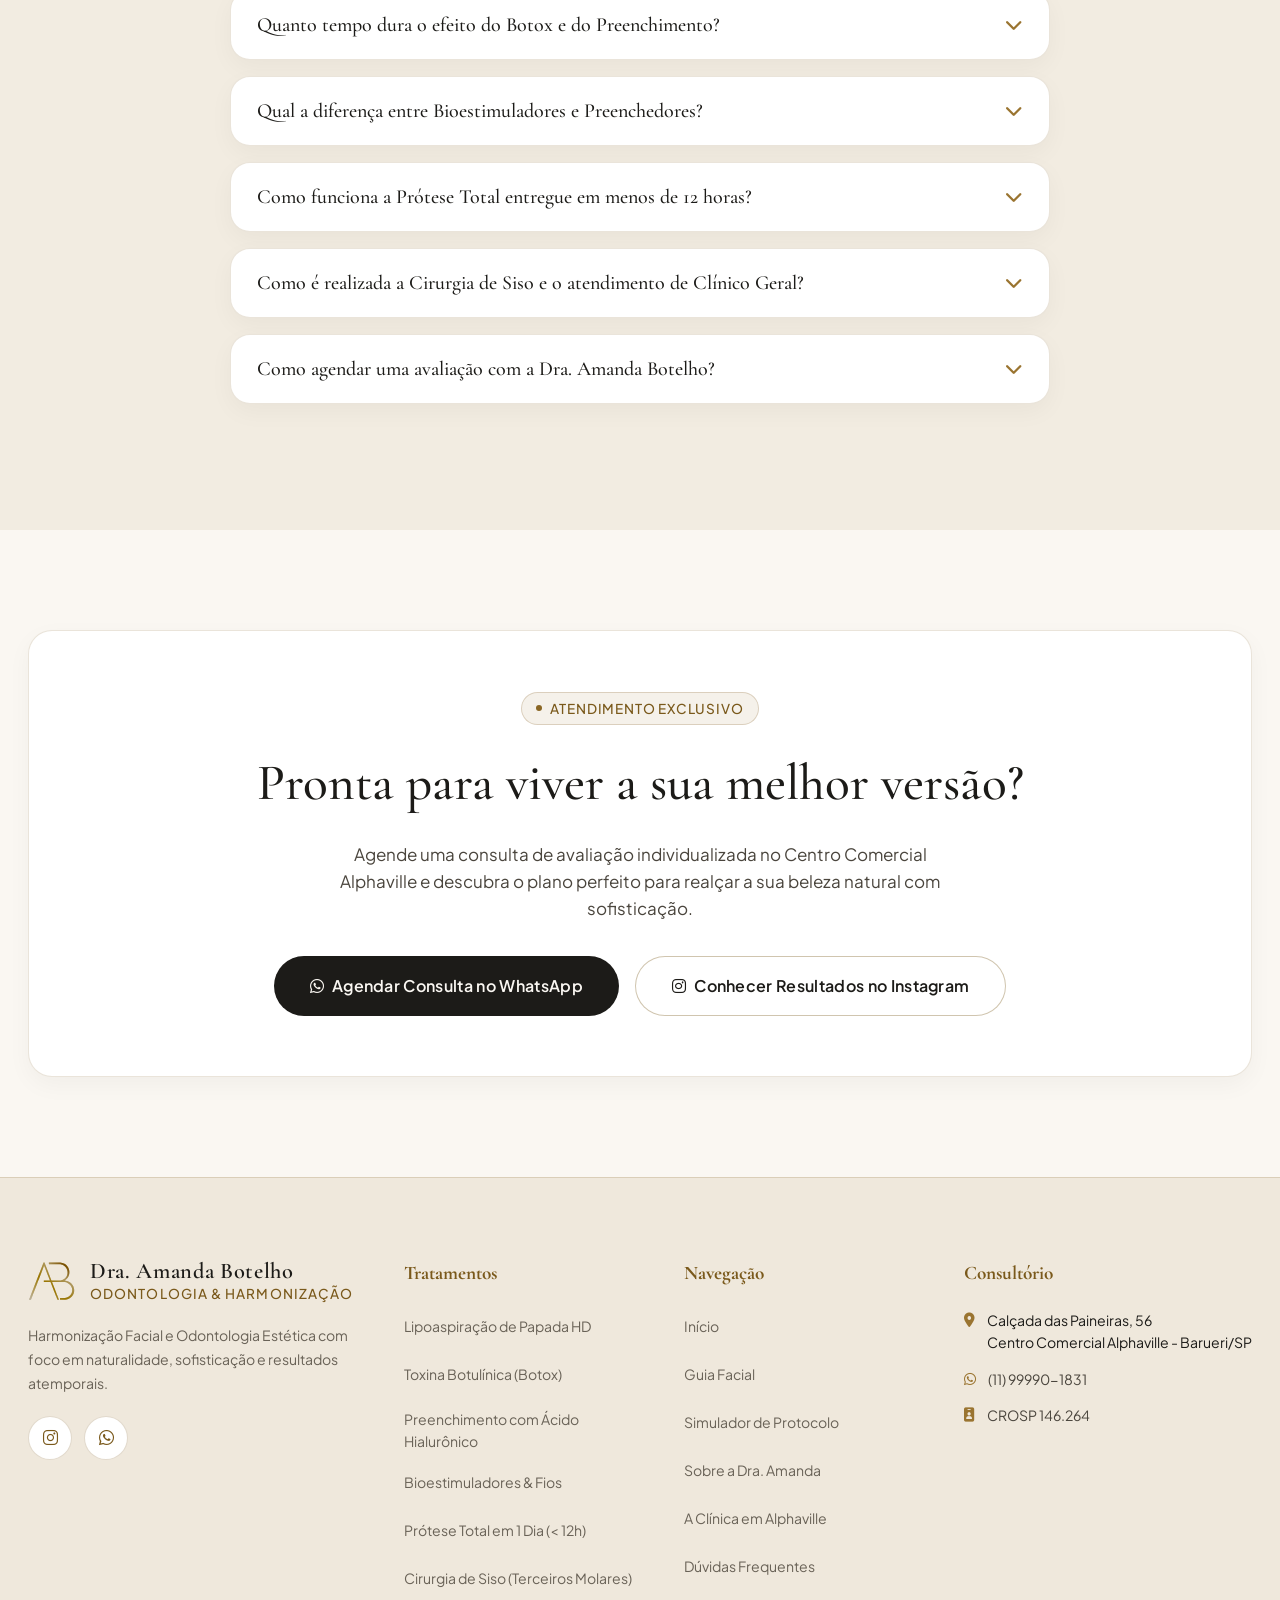
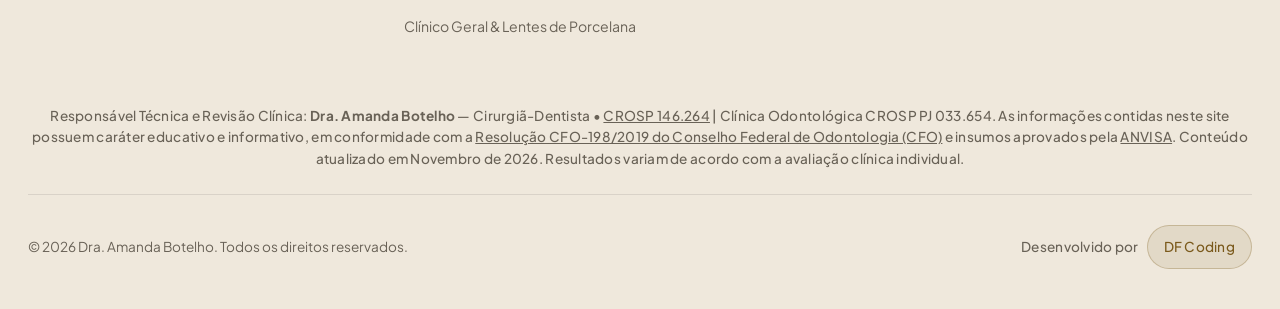
==== commit 6c827853: "Hero corrigido" ====
--- a/index.html
+++ b/index.html
@@ -439,10 +439,17 @@
           </h1>
 
           <p class="hero-lead">
-            Protocolos avançados de Harmonização Facial, Lipoaspiração de Papada, Prótese Total entregue em menos de 12
-            horas, Cirurgia de Siso e Odontologia Clínica & Estética no Centro Comercial Alphaville. Realce seus traços
-            e seu sorriso com segurança e naturalidade.
+            Protocolos exclusivos de <strong>Harmonização Orofacial</strong> e <strong>Odontologia Integrada</strong> no
+            Centro Comercial Alphaville — planejados para realçar seus traços e seu sorriso com naturalidade e
+            segurança.
           </p>
+
+          <div class="hero-specialties" aria-label="Principais especialidades">
+            <span class="hero-spec-chip"><i class="fa-solid fa-check" aria-hidden="true"></i> Lipo de Papada HD</span>
+            <span class="hero-spec-chip"><i class="fa-solid fa-check" aria-hidden="true"></i> Prótese Total 12h</span>
+            <span class="hero-spec-chip"><i class="fa-solid fa-check" aria-hidden="true"></i> Cirurgia de Siso</span>
+            <span class="hero-spec-chip"><i class="fa-solid fa-check" aria-hidden="true"></i> Clínico Geral</span>
+          </div>
 
           <div class="hero-cta-group">
             <a href="https://wa.me/5511999901831?text=Ol%C3%A1,%20Dra.%20Amanda!%20Gostaria%20de%20agendar%20minha%20avalia%C3%A7%C3%A3o%20personalizada%20de%20Harmoniza%C3%A7%C3%A3o%20Facial."
--- a/css/style.css
+++ b/css/style.css
@@ -427,12 +427,46 @@
 }
 
 .hero-lead {
-  font-size: 1.12rem;
+  font-size: 1.08rem;
   color: var(--text-secondary);
-  margin-bottom: 34px;
-  line-height: 1.7;
-  font-weight: 300;
-  max-width: 580px;
+  margin-bottom: 20px;
+  line-height: 1.68;
+  font-weight: 400;
+  max-width: 560px;
+}
+
+.hero-lead strong {
+  color: var(--text-primary);
+  font-weight: 600;
+}
+
+.hero-specialties {
+  display: flex;
+  flex-wrap: wrap;
+  gap: 8px;
+  margin-bottom: 30px;
+  max-width: 100%;
+}
+
+.hero-spec-chip {
+  display: inline-flex;
+  align-items: center;
+  gap: 6px;
+  font-size: 0.78rem;
+  font-weight: 500;
+  color: var(--text-primary);
+  background: rgba(255, 255, 255, 0.82);
+  border: 1px solid rgba(154, 116, 48, 0.24);
+  border-radius: var(--radius-full);
+  padding: 6px 13px;
+  letter-spacing: 0.01em;
+  white-space: nowrap;
+  box-shadow: 0 2px 8px rgba(28, 27, 24, 0.03);
+}
+
+.hero-spec-chip i {
+  font-size: 0.68rem;
+  color: var(--gold-400);
 }
 
 .hero-highlight-pill {
@@ -2519,7 +2553,8 @@
 
 .hero-content > .section-tag { animation-delay: 0.05s; }
 .hero-content > .hero-headline { animation-delay: 0.14s; }
-.hero-content > .hero-lead { animation-delay: 0.24s; }
+.hero-content > .hero-lead { animation-delay: 0.22s; }
+.hero-content > .hero-specialties { animation-delay: 0.28s; }
 .hero-content > .hero-cta-group { animation-delay: 0.34s; }
 .hero-content > .hero-credentials-strip { animation-delay: 0.44s; }
 
@@ -3088,20 +3123,25 @@
     order: 3;
   }
 
+  .hero-content > .hero-specialties {
+    order: 4;
+    justify-content: center;
+  }
+
   .hero-content > .hero-cta-group {
-    order: 4;
+    order: 5;
     margin-bottom: 32px;
   }
 
   .hero-visual-wrapper {
-    order: 5;
+    order: 6;
     width: 100%;
     max-width: 540px;
     margin-bottom: 28px;
   }
 
   .hero-content > .hero-credentials-strip {
-    order: 6;
+    order: 7;
   }
 }
 
@@ -3109,6 +3149,11 @@
   .hero-grid {
     align-items: flex-start;
     text-align: left;
+  }
+
+  .hero-content > .hero-specialties {
+    justify-content: flex-start;
+    margin-bottom: 22px;
   }
 
   .hero-content > .hero-cta-group {
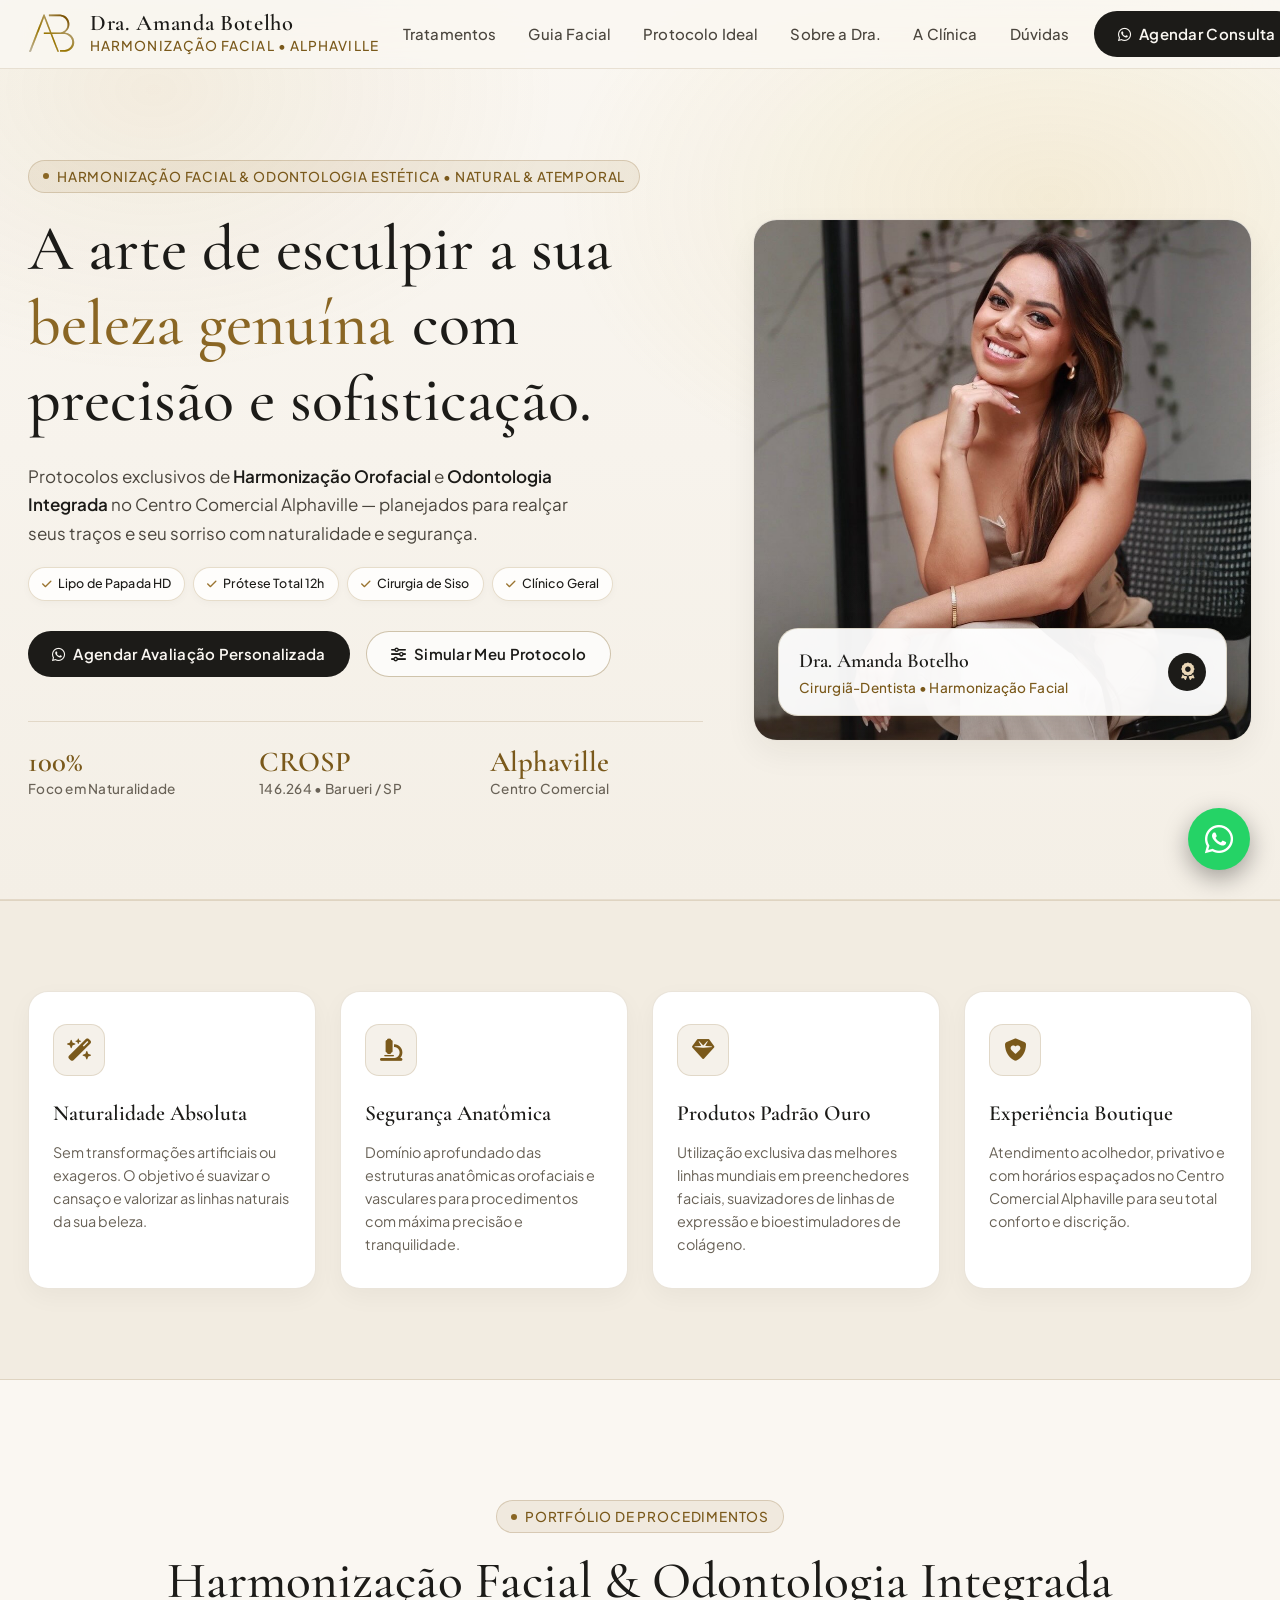
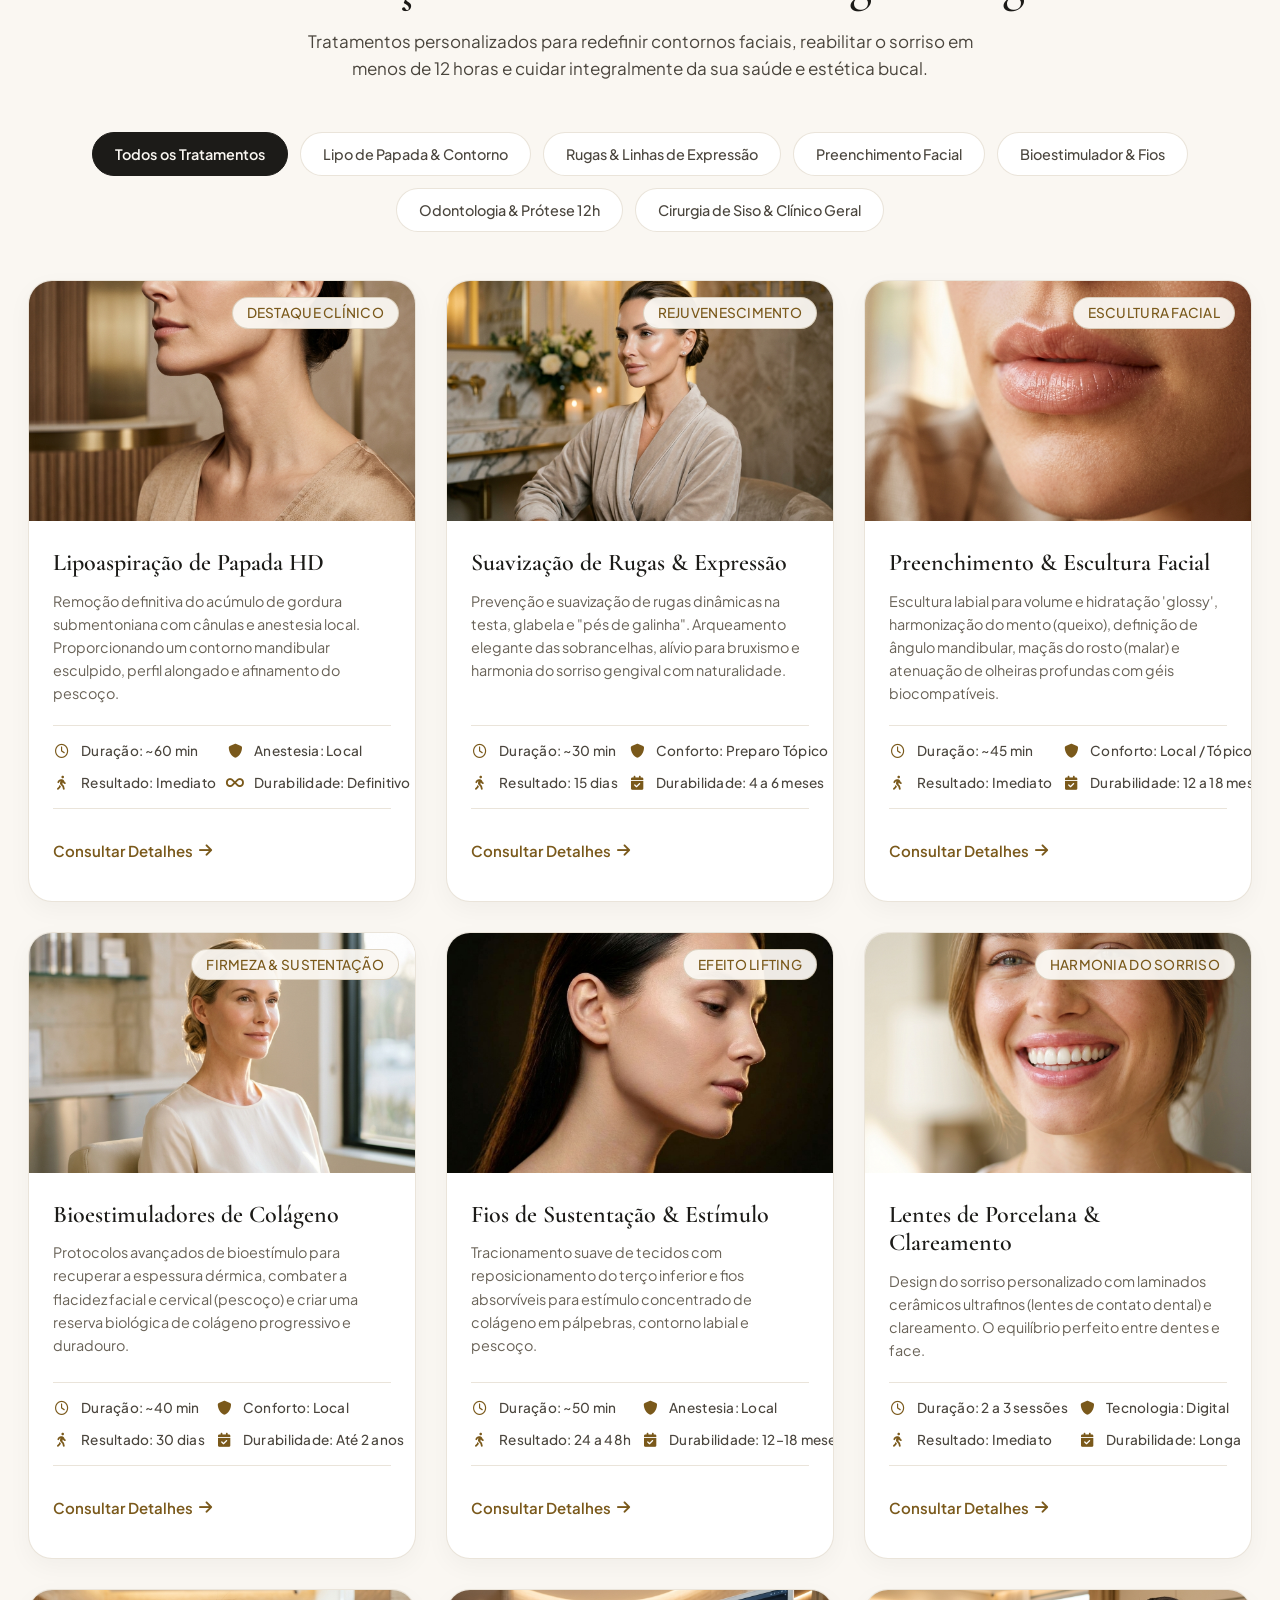
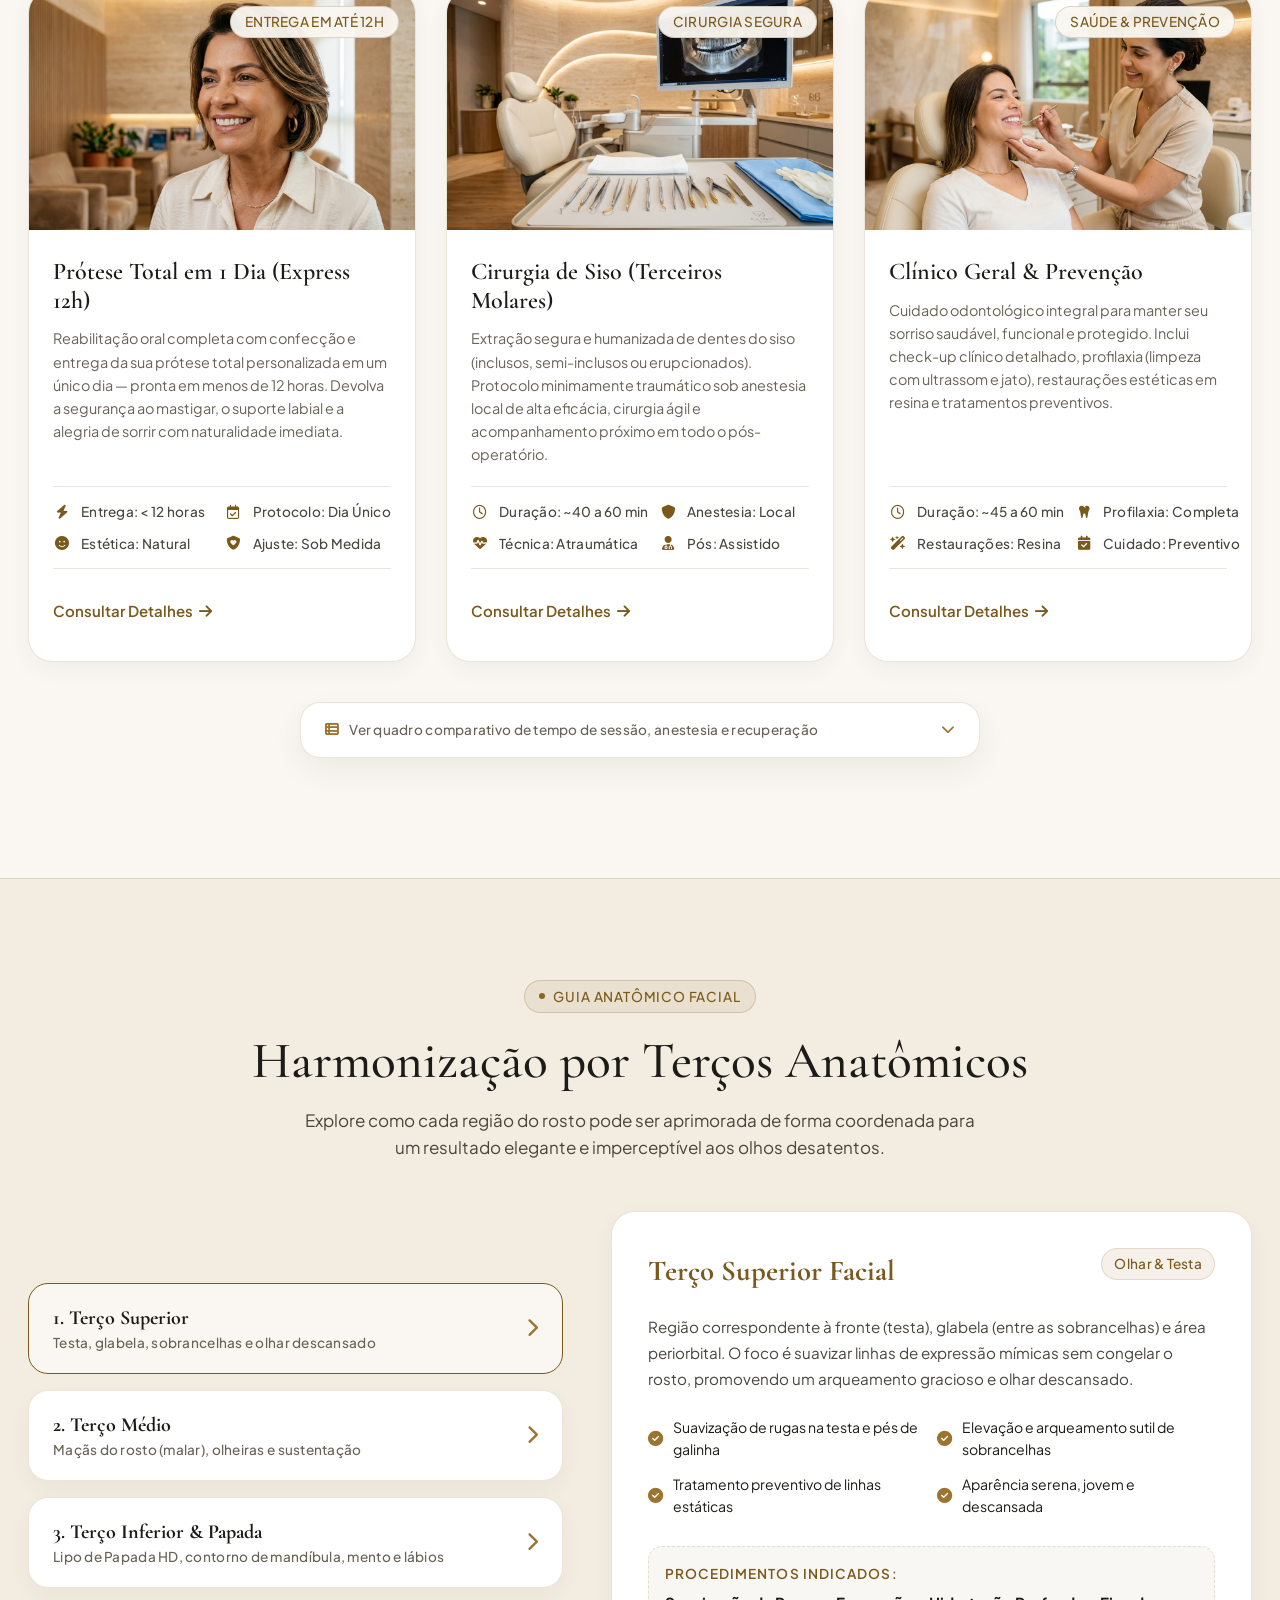
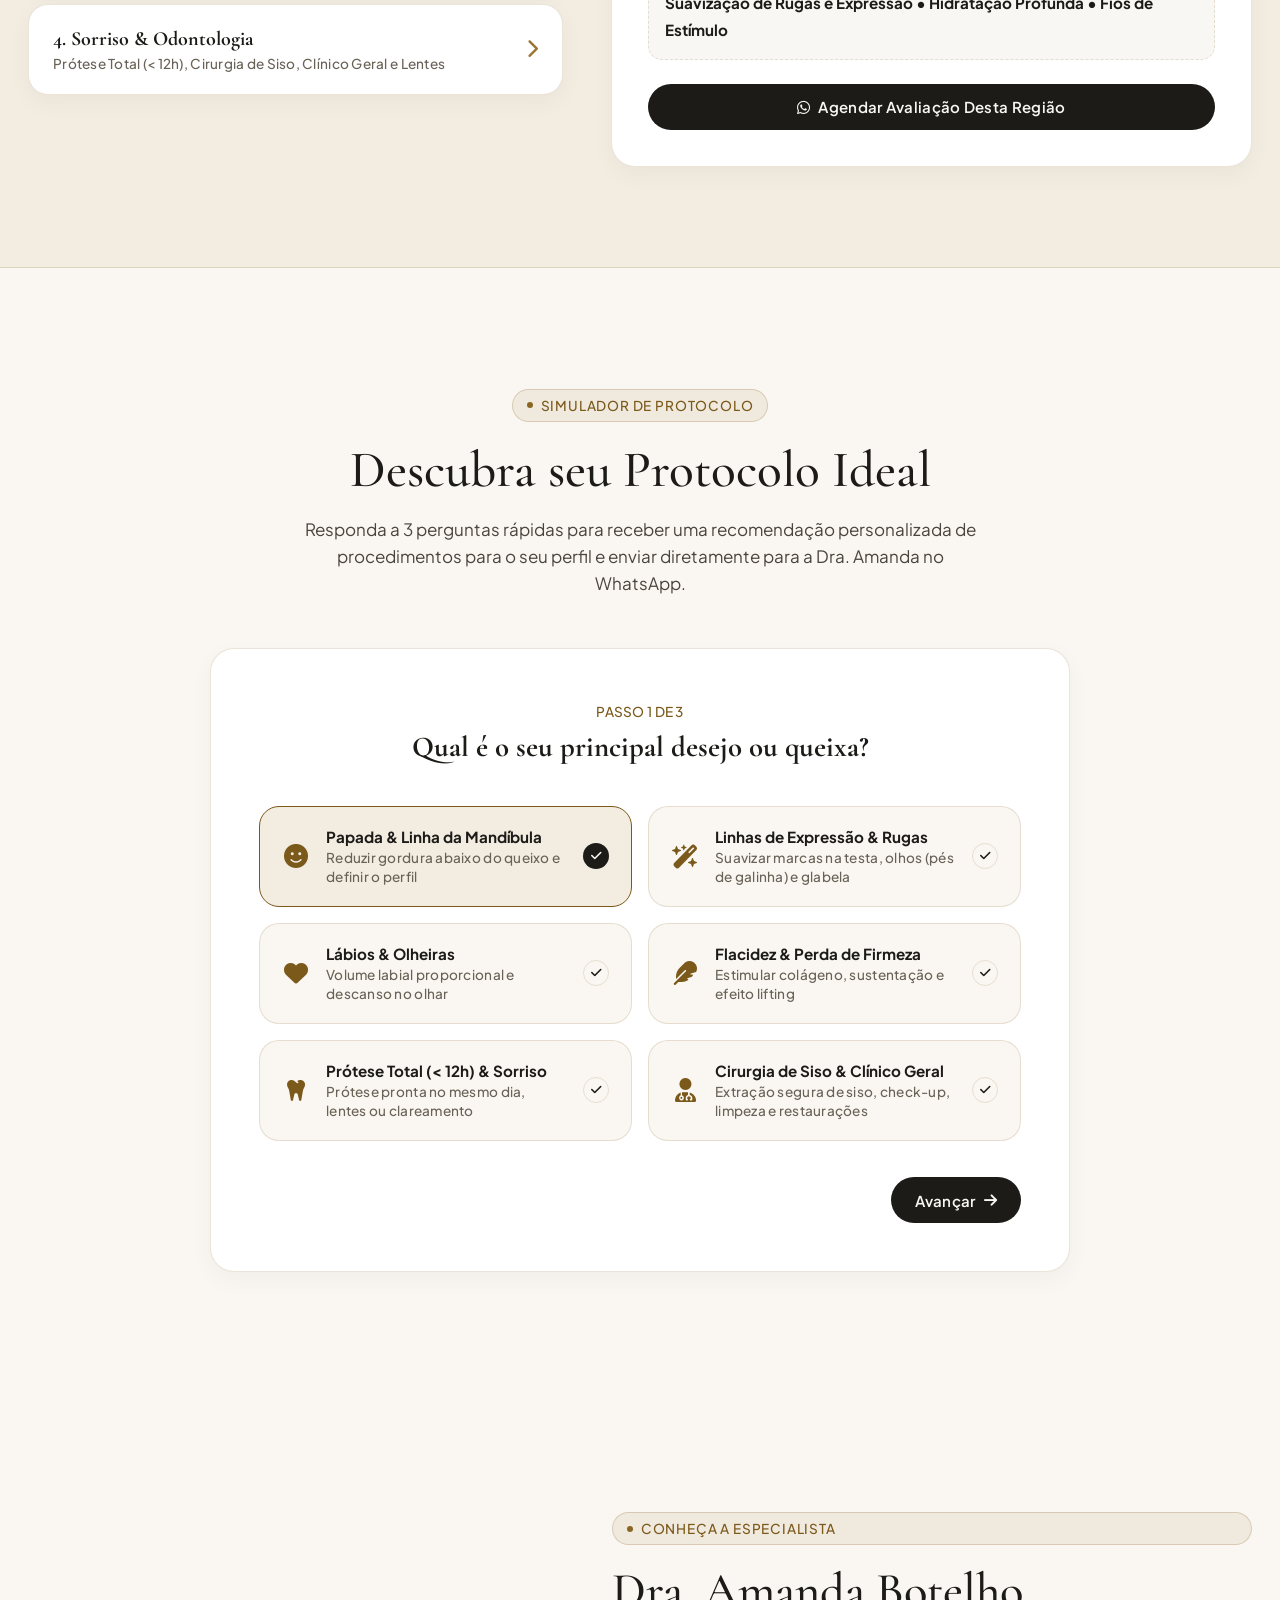
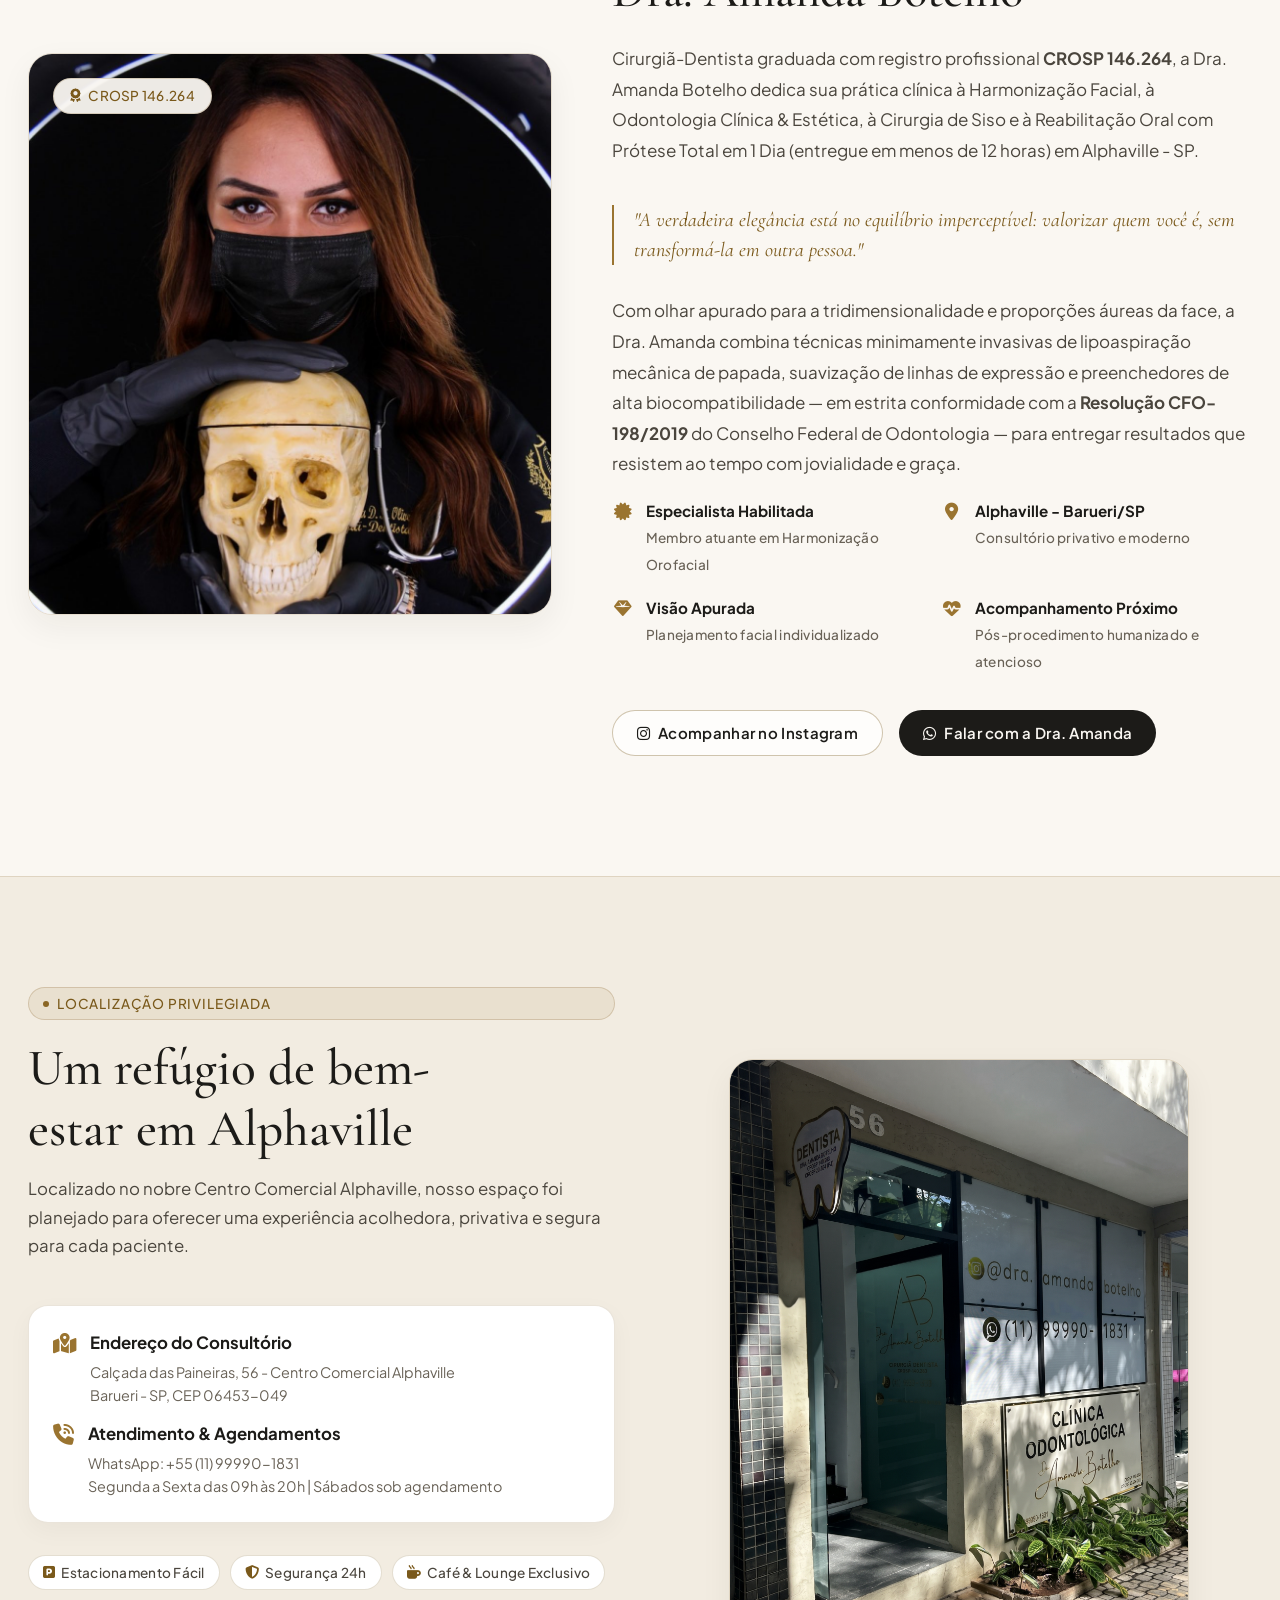
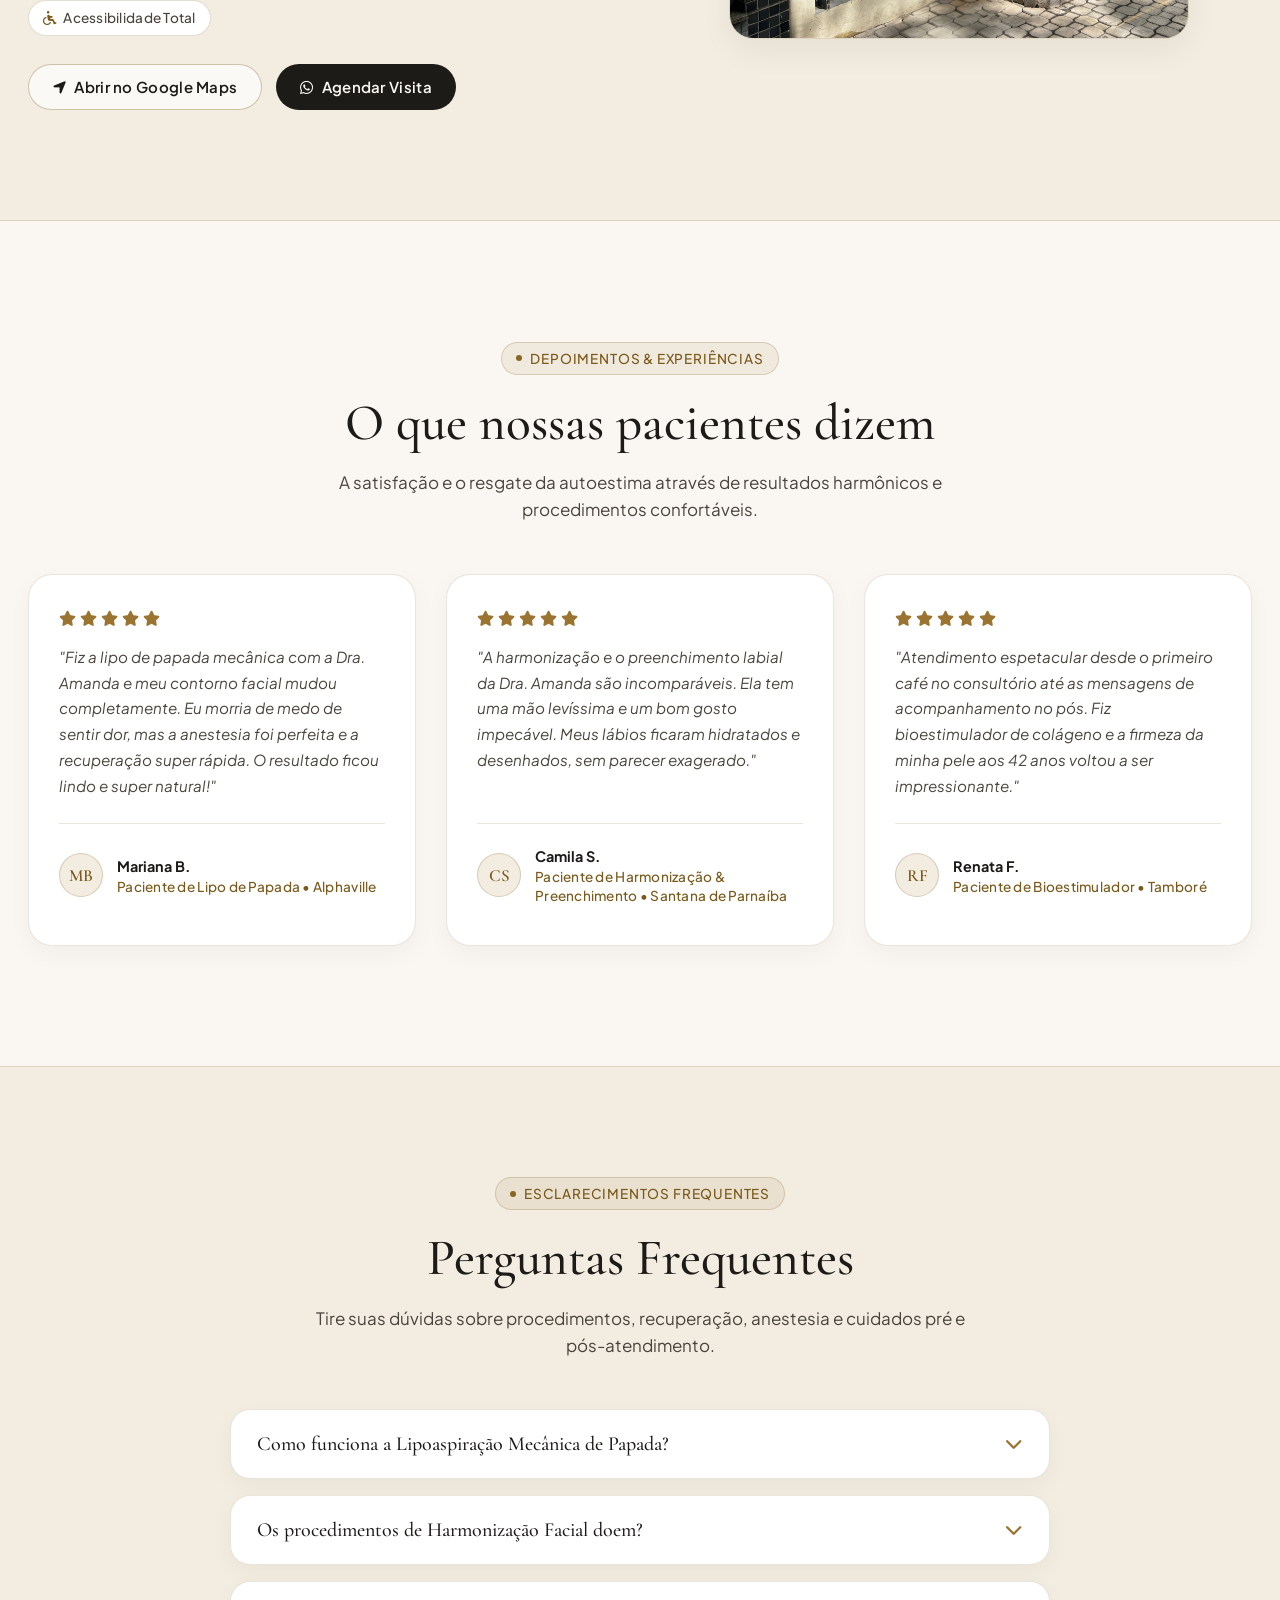
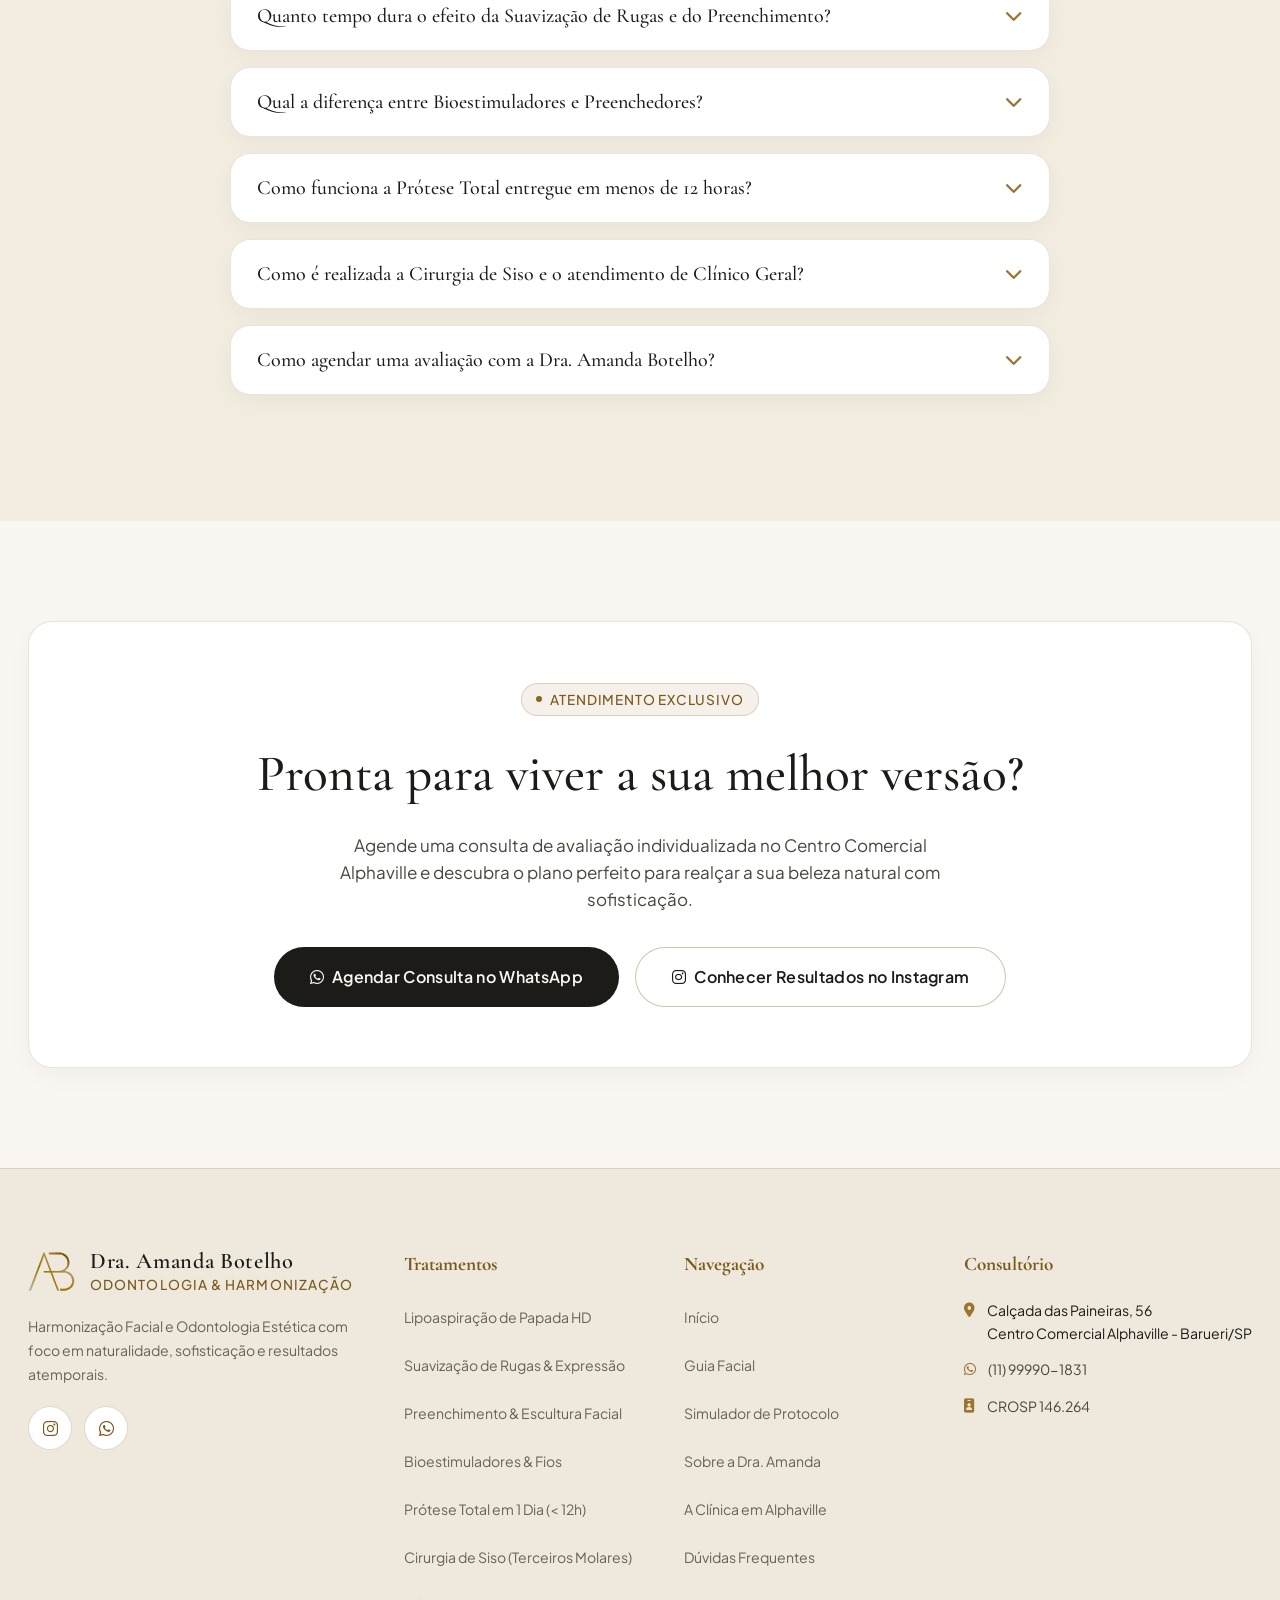
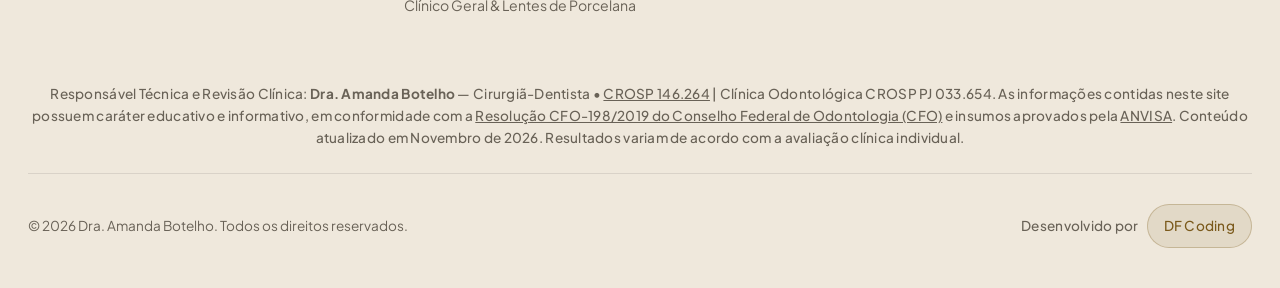
==== commit 19475af2: "fix(ads): remove restricted pharmaceutical terms for Google Ads compliance" ====
--- a/index.html
+++ b/index.html
@@ -10,7 +10,7 @@
   <meta name="description"
     content="Dra. Amanda Botelho (CROSP 146.264) em Alphaville: Harmonização Facial, Lipo de Papada, Prótese Total em 12h, Siso e Clínico Geral. Agende sua avaliação!">
   <meta name="keywords"
-    content="Harmonização Facial Alphaville, Lipo de Papada Alphaville, Botox Alphaville, Preenchimento Labial Alphaville, Prótese Total em 1 Dia Alphaville, Prótese Dentária 12 horas, Cirurgia de Siso Alphaville, Clínico Geral Dentista Alphaville, Dra Amanda Botelho, Lentes de Contato Dental">
+    content="Harmonização Facial Alphaville, Lipo de Papada Alphaville, Suavização de Rugas Alphaville, Preenchimento Labial Alphaville, Prótese Total em 1 Dia Alphaville, Prótese Dentária 12 horas, Cirurgia de Siso Alphaville, Clínico Geral Dentista Alphaville, Dra Amanda Botelho, Lentes de Contato Dental">
   <meta name="author" content="Dra. Amanda Botelho - CROSP 146.264">
   <meta name="robots" content="index, follow, max-image-preview:large, max-snippet:-1, max-video-preview:-1">
   <meta name="geo.region" content="BR-SP">
@@ -82,7 +82,7 @@
           "https://amandabotelho.com.br/assets/doutoura.jpg",
           "https://amandabotelho.com.br/assets/clinica.jpg"
         ],
-        "description": "Clínica de Harmonização Facial e Odontologia Integrada no Centro Comercial Alphaville (Barueri/SP), sob responsabilidade técnica da Dra. Amanda Botelho (CROSP 146.264 / CROSP PJ 033.654). Especialista em Lipoaspiração Mecânica de Papada HD, Toxina Botulínica, Preenchimento com Ácido Hialurônico, Bioestimuladores de Colágeno, Fios de PDO, Lentes de Contato Dental em Porcelana, Prótese Total em 1 Dia (entregue em menos de 12 horas), Cirurgia de Siso e Clínico Geral.",
+        "description": "Clínica de Harmonização Facial e Odontologia Integrada no Centro Comercial Alphaville (Barueri/SP), sob responsabilidade técnica da Dra. Amanda Botelho (CROSP 146.264 / CROSP PJ 033.654). Especialista em Lipoaspiração Mecânica de Papada HD, Suavização de Rugas e Linhas de Expressão, Preenchimento e Escultura Facial, Bioestimuladores de Colágeno, Fios de Sustentação, Lentes de Contato Dental em Porcelana, Prótese Total em 1 Dia (entregue em menos de 12 horas), Cirurgia de Siso e Clínico Geral.",
         "telephone": "+55-11-99990-1831",
         "priceRange": "$$$",
         "currenciesAccepted": "BRL",
@@ -144,7 +144,7 @@
               "@type": "Offer",
               "itemOffered": {
                 "@type": "MedicalProcedure",
-                "name": "Toxina Botulínica (Botox)",
+                "name": "Suavização de Rugas e Linhas de Expressão",
                 "description": "Prevenção e suavização de rugas dinâmicas na testa, glabela e área dos olhos, arqueamento de sobrancelhas, bruxismo e sorriso gengival."
               }
             },
@@ -152,8 +152,8 @@
               "@type": "Offer",
               "itemOffered": {
                 "@type": "MedicalProcedure",
-                "name": "Preenchimento com Ácido Hialurônico",
-                "description": "Escultura labial, definição de mandíbula e mento, estruturação malar e atenuação de olheiras profundas."
+                "name": "Preenchimento e Escultura Facial",
+                "description": "Escultura labial, definição de mandíbula e mento, estruturação malar e atenuação de olheiras profundas com preenchedores biocompatíveis."
               }
             },
             {
@@ -161,7 +161,7 @@
               "itemOffered": {
                 "@type": "MedicalProcedure",
                 "name": "Bioestimuladores de Colágeno e Fios de Sustentação",
-                "description": "Protocolos com Sculptra, Radiesse, Elleva e Fios de PDO para firmeza dérmica, estímulo de colágeno e efeito lifting."
+                "description": "Protocolos avançados de bioestímulo e Fios de Sustentação absorvíveis para firmeza dérmica, estímulo de colágeno e efeito lifting."
               }
             },
             {
@@ -214,8 +214,8 @@
         "knowsAbout": [
           "Harmonização Orofacial (Resolução CFO 198/2019)",
           "Lipoaspiração Mecânica de Papada",
-          "Toxina Botulínica",
-          "Preenchimento com Ácido Hialurônico",
+          "Suavização de Rugas e Linhas de Expressão",
+          "Preenchimento e Escultura Facial",
           "Bioestimuladores de Colágeno",
           "Prótese Total em 1 Dia (12 horas)",
           "Cirurgia de Terceiros Molares (Siso)",
@@ -331,15 +331,15 @@
             "name": "Os procedimentos de Harmonização Facial doem?",
             "acceptedAnswer": {
               "@type": "Answer",
-              "text": "Não. Todos os procedimentos são realizados com técnicas anestésicas avançadas (anestésicos tópicos potentes, bloqueios odontológicos locais ou anestésicos associados aos próprios produtos, como o ácido hialurônico). A experiência é muito tranquila e confortável."
+              "text": "Não. Todos os procedimentos são realizados com protocolos modernos de conforto local e preparo tópico prévio, tornando a experiência muito tranquila, segura e confortável."
             }
           },
           {
             "@type": "Question",
-            "name": "Quanto tempo dura o efeito do Botox e do Preenchimento?",
+            "name": "Quanto tempo dura o efeito da Suavização de Rugas e do Preenchimento Facial?",
             "acceptedAnswer": {
               "@type": "Answer",
-              "text": "A Toxina Botulínica (Botox) dura em média de 4 a 6 meses, variando de acordo com o metabolismo e força muscular do paciente. Já o Ácido Hialurônico tem durabilidade entre 12 a 18 meses, sendo gradualmente absorvido pelo organismo com total biocompatibilidade."
+              "text": "O protocolo de suavização de linhas de expressão dura em média de 4 a 6 meses, variando de acordo com o metabolismo e a força muscular do paciente. Já os preenchedores faciais biocompatíveis têm durabilidade entre 12 a 18 meses, sendo gradualmente absorvidos pelo organismo com total segurança."
             }
           },
           {
@@ -347,7 +347,7 @@
             "name": "Qual a diferença entre Bioestimuladores e Preenchedores?",
             "acceptedAnswer": {
               "@type": "Answer",
-              "text": "O preenchedor (Ácido Hialurônico) tem foco em volumizar, esculpir e projetar estruturas específicas (como lábios e queixo). Já os bioestimuladores (Sculptra, Radiesse) não dão volume excessivo, mas estimulam as células do seu próprio corpo a produzir colágeno, tratando a flacidez e melhorando a qualidade da derme."
+              "text": "O preenchedor facial biocompatível tem foco em volumizar, esculpir e projetar estruturas específicas (como lábios e queixo). Já os bioestimuladores de colágeno não dão volume excessivo, mas estimulam as células do seu próprio corpo a produzir colágeno natural, tratando a flacidez e melhorando a firmeza da pele."
             }
           },
           {
@@ -526,8 +526,8 @@
             <i class="fa-solid fa-gem"></i>
           </div>
           <h3 class="pillar-title">Produtos Padrão Ouro</h3>
-          <p class="pillar-desc">Utilização exclusiva das melhores marcas mundiais em ácido hialurônico, toxina
-            botulínica e bioestimuladores de colágeno.</p>
+          <p class="pillar-desc">Utilização exclusiva das melhores linhas mundiais em preenchedores faciais,
+            suavizadores de linhas de expressão e bioestimuladores de colágeno.</p>
         </div>
 
         <div class="pillar-card">
@@ -557,7 +557,7 @@
       <div class="filter-tabs-wrapper" role="tablist" aria-label="Filtrar tratamentos por categoria">
         <button type="button" class="filter-tab active" role="tab" aria-selected="true" data-filter="all">Todos os Tratamentos</button>
         <button type="button" class="filter-tab" role="tab" aria-selected="false" data-filter="lipo">Lipo de Papada & Contorno</button>
-        <button type="button" class="filter-tab" role="tab" aria-selected="false" data-filter="botox">Toxina Botulínica</button>
+        <button type="button" class="filter-tab" role="tab" aria-selected="false" data-filter="rugas">Rugas & Linhas de Expressão</button>
         <button type="button" class="filter-tab" role="tab" aria-selected="false" data-filter="preenchimento">Preenchimento Facial</button>
         <button type="button" class="filter-tab" role="tab" aria-selected="false" data-filter="bioestimulador">Bioestimulador & Fios</button>
         <button type="button" class="filter-tab" role="tab" aria-selected="false" data-filter="odonto">Odontologia & Prótese 12h</button>
@@ -592,28 +592,28 @@
           </div>
         </article>
 
-        <!-- Treatment 2: Botox Facial -->
-        <article class="treatment-card" data-category="botox">
+        <!-- Treatment 2: Suavização de Rugas e Expressão -->
+        <article class="treatment-card" data-category="rugas">
           <div class="treatment-img-box">
-            <img src="assets/botox.jpg" alt="Toxina Botulínica Botox Facial em Alphaville" width="600" height="440" loading="lazy" decoding="async">
+            <img src="assets/rugas_expressao.jpg" alt="Suavização de Rugas e Linhas de Expressão em Alphaville" width="600" height="440" loading="lazy" decoding="async">
             <span class="treatment-tag">Rejuvenescimento</span>
           </div>
           <div class="treatment-body">
-            <h3 class="treatment-name">Toxina Botulínica (Botox)</h3>
+            <h3 class="treatment-name">Suavização de Rugas & Expressão</h3>
             <p class="treatment-desc">
               Prevenção e suavização de rugas dinâmicas na testa, glabela e "pés de galinha". Arqueamento elegante das
-              sobrancelhas, tratamento para bruxismo e correção de sorriso gengival com naturalidade.
+              sobrancelhas, alívio para bruxismo e harmonia do sorriso gengival com naturalidade.
             </p>
             <div class="treatment-specs">
               <div class="spec-item"><i class="fa-regular fa-clock"></i> <span>Duração: ~30 min</span></div>
-              <div class="spec-item"><i class="fa-solid fa-shield"></i> <span>Anestesia: Tópica</span></div>
+              <div class="spec-item"><i class="fa-solid fa-shield"></i> <span>Conforto: Preparo Tópico</span></div>
               <div class="spec-item"><i class="fa-solid fa-person-walking"></i> <span>Resultado: 15 dias</span></div>
               <div class="spec-item"><i class="fa-solid fa-calendar-check"></i> <span>Durabilidade: 4 a 6 meses</span>
               </div>
             </div>
             <div class="treatment-cta">
               <a href="javascript:void(0)" class="btn-card-action btn-lead-procedure"
-                data-procedure="Toxina Botulínica (Botox)">
+                data-procedure="Suavização de Rugas e Linhas de Expressão">
                 Consultar Detalhes <i class="fa-solid fa-arrow-right"></i>
               </a>
             </div>
@@ -623,25 +623,25 @@
         <!-- Treatment 3: Preenchimento Labial & Full Face -->
         <article class="treatment-card" data-category="preenchimento">
           <div class="treatment-img-box">
-            <img src="assets/labios.jpg" alt="Preenchimento com Ácido Hialurônico e Labial" width="600" height="440" loading="lazy" decoding="async">
+            <img src="assets/labios.jpg" alt="Preenchimento e Escultura Facial e Labial em Alphaville" width="600" height="440" loading="lazy" decoding="async">
             <span class="treatment-tag">Escultura Facial</span>
           </div>
           <div class="treatment-body">
-            <h3 class="treatment-name">Preenchimento com Ácido Hialurônico</h3>
+            <h3 class="treatment-name">Preenchimento & Escultura Facial</h3>
             <p class="treatment-desc">
               Escultura labial para volume e hidratação 'glossy', harmonização do mento (queixo), definição de ângulo
-              mandibular, maçãs do rosto (malar) e atenuação de olheiras profundas.
+              mandibular, maçãs do rosto (malar) e atenuação de olheiras profundas com géis biocompatíveis.
             </p>
             <div class="treatment-specs">
               <div class="spec-item"><i class="fa-regular fa-clock"></i> <span>Duração: ~45 min</span></div>
-              <div class="spec-item"><i class="fa-solid fa-shield"></i> <span>Anestesia: Local / Tópica</span></div>
+              <div class="spec-item"><i class="fa-solid fa-shield"></i> <span>Conforto: Local / Tópico</span></div>
               <div class="spec-item"><i class="fa-solid fa-person-walking"></i> <span>Resultado: Imediato</span></div>
-              <div class="spec-item"><i class="fa-solid fa-calendar-check"></i> <span>Durabilidade: 5 meses</span>
+              <div class="spec-item"><i class="fa-solid fa-calendar-check"></i> <span>Durabilidade: 12 a 18 meses</span>
               </div>
             </div>
             <div class="treatment-cta">
               <a href="javascript:void(0)" class="btn-card-action btn-lead-procedure"
-                data-procedure="Preenchimento com Ácido Hialurônico">
+                data-procedure="Preenchimento e Escultura Facial">
                 Consultar Detalhes <i class="fa-solid fa-arrow-right"></i>
               </a>
             </div>
@@ -651,18 +651,18 @@
         <!-- Treatment 4: Bioestimuladores de Colágeno -->
         <article class="treatment-card" data-category="bioestimulador">
           <div class="treatment-img-box">
-            <img src="assets/bioestimulador.jpg" alt="Bioestimuladores de Colágeno Sculptra Radiesse" width="600" height="440" loading="lazy" decoding="async">
+            <img src="assets/bioestimulador.jpg" alt="Bioestimuladores de Colágeno e Firmeza Facial em Alphaville" width="600" height="440" loading="lazy" decoding="async">
             <span class="treatment-tag">Firmeza & Sustentação</span>
           </div>
           <div class="treatment-body">
             <h3 class="treatment-name">Bioestimuladores de Colágeno</h3>
             <p class="treatment-desc">
-              Protocolos com Sculptra, Radiesse e Elleva para recuperar a espessura dérmica, combater a flacidez facial
-              e cervical (pescoço) e criar um banco biológico de colágeno progressivo.
+              Protocolos avançados de bioestímulo para recuperar a espessura dérmica, combater a flacidez facial
+              e cervical (pescoço) e criar uma reserva biológica de colágeno progressivo e duradouro.
             </p>
             <div class="treatment-specs">
               <div class="spec-item"><i class="fa-regular fa-clock"></i> <span>Duração: ~40 min</span></div>
-              <div class="spec-item"><i class="fa-solid fa-shield"></i> <span>Anestesia: Local</span></div>
+              <div class="spec-item"><i class="fa-solid fa-shield"></i> <span>Conforto: Local</span></div>
               <div class="spec-item"><i class="fa-solid fa-person-walking"></i> <span>Resultado: 30 dias</span></div>
               <div class="spec-item"><i class="fa-solid fa-calendar-check"></i> <span>Durabilidade: Até 2 anos</span>
               </div>
@@ -676,17 +676,17 @@
           </div>
         </article>
 
-        <!-- Treatment 5: Fios de PDO -->
+        <!-- Treatment 5: Fios de Sustentação -->
         <article class="treatment-card" data-category="bioestimulador">
           <div class="treatment-img-box">
-            <img src="assets/fios_pdo.jpg" alt="Fios de Lifting Facial e Estímulo" width="600" height="440" loading="lazy" decoding="async">
+            <img src="assets/fios_sustentacao.jpg" alt="Fios de Sustentação Facial e Estímulo de Colágeno" width="600" height="440" loading="lazy" decoding="async">
             <span class="treatment-tag">Efeito Lifting</span>
           </div>
           <div class="treatment-body">
             <h3 class="treatment-name">Fios de Sustentação & Estímulo</h3>
             <p class="treatment-desc">
-              Tracionamento de tecidos com reposicionamento do terço inferior ("buldogue") e fios lisos para estímulo
-              concentrado de colágeno em pálpebras, código de barras e pescoço.
+              Tracionamento suave de tecidos com reposicionamento do terço inferior e fios absorvíveis para estímulo
+              concentrado de colágeno em pálpebras, contorno labial e pescoço.
             </p>
             <div class="treatment-specs">
               <div class="spec-item"><i class="fa-regular fa-clock"></i> <span>Duração: ~50 min</span></div>
@@ -875,14 +875,14 @@
                 <td>Manutenção semestral</td>
               </tr>
               <tr>
-                <th scope="row">Toxina Botulínica (Botox)</th>
+                <th scope="row">Suavização de Rugas &amp; Expressão</th>
                 <td>Suavização de rugas dinâmicas, bruxismo e sorriso gengival</td>
                 <td>~30 minutos</td>
                 <td>Tópica</td>
                 <td>4 a 6 meses</td>
               </tr>
               <tr>
-                <th scope="row">Preenchimento com Ácido Hialurônico</th>
+                <th scope="row">Preenchimento &amp; Escultura Facial</th>
                 <td>Escultura labial, mento, mandíbula, malar e olheiras</td>
                 <td>~45 minutos</td>
                 <td>Local / Tópica</td>
@@ -890,13 +890,13 @@
               </tr>
               <tr>
                 <th scope="row">Bioestimuladores de Colágeno</th>
-                <td>Tratamento de flacidez facial e cervical (Sculptra / Radiesse)</td>
+                <td>Tratamento de flacidez facial e cervical com bioestímulo profundo</td>
                 <td>~40 minutos</td>
                 <td>Local</td>
                 <td>Até 24 meses</td>
               </tr>
               <tr>
-                <th scope="row">Fios de Sustentação (PDO)</th>
+                <th scope="row">Fios de Sustentação Absorvíveis</th>
                 <td>Tração do terço inferior e estímulo dérmico localizado</td>
                 <td>~50 minutos</td>
                 <td>Local</td>
@@ -988,7 +988,7 @@
             </ul>
             <div class="zone-procedures-box">
               <span class="zone-procedures-label">Procedimentos Indicados:</span>
-              <strong class="zone-procedures-text">Toxina Botulínica (Botox) • Skinbooster • Fios de Estímulo</strong>
+              <strong class="zone-procedures-text">Suavização de Rugas e Expressão • Hidratação Profunda • Fios de Estímulo</strong>
             </div>
             <a href="https://wa.me/5511999901831?text=Ol%C3%A1,%20Dra.%20Amanda!%20Gostaria%20de%20avaliar%20especificamente%20a%20regi%C3%A3o%20do%20Ter%C3%A7o%20Superior%20Facial."
               target="_blank" class="btn-luxury btn-gold" style="width: 100%;">
@@ -1014,7 +1014,7 @@
             </ul>
             <div class="zone-procedures-box">
               <span class="zone-procedures-label">Procedimentos Indicados:</span>
-              <strong class="zone-procedures-text">Preenchimento com Ácido Hialurônico (MD Codes) • Bioestimuladores • Fios de Tração</strong>
+              <strong class="zone-procedures-text">Preenchimento e Estruturação Facial • Bioestimuladores • Fios de Tração</strong>
             </div>
             <a href="https://wa.me/5511999901831?text=Ol%C3%A1,%20Dra.%20Amanda!%20Gostaria%20de%20avaliar%20especificamente%20a%20regi%C3%A3o%20do%20Ter%C3%A7o%20M%C3%A9dio%20Facial."
               target="_blank" class="btn-luxury btn-gold" style="width: 100%;">
@@ -1112,7 +1112,7 @@
               <div class="quiz-check"><i class="fa-solid fa-check"></i></div>
             </button>
 
-            <button type="button" class="quiz-option-btn" aria-pressed="false" data-val="Toxina Botulínica para Rugas e Linhas de Expressão">
+            <button type="button" class="quiz-option-btn" aria-pressed="false" data-val="Suavização de Rugas e Linhas de Expressão">
               <i class="fa-solid fa-wand-magic-sparkles quiz-icon"></i>
               <div class="quiz-option-info">
                 <strong>Linhas de Expressão & Rugas</strong>
@@ -1357,8 +1357,8 @@
 
           <p class="about-text">
             Com olhar apurado para a tridimensionalidade e proporções áureas da face, a Dra. Amanda combina técnicas
-            minimamente invasivas de lipoaspiração mecânica de papada, toxina botulínica e preenchedores de alta
-            biocompatibilidade — todos com registro ativo na <strong>ANVISA</strong> e em estrita conformidade com a
+            minimamente invasivas de lipoaspiração mecânica de papada, suavização de linhas de expressão e preenchedores de alta
+            biocompatibilidade — em estrita conformidade com a
             <strong>Resolução CFO-198/2019</strong> do Conselho Federal de Odontologia — para entregar resultados que
             resistem ao tempo com jovialidade e graça.
           </p>
@@ -1513,7 +1513,7 @@
                 class="fa-solid fa-star"></i><i class="fa-solid fa-star"></i>
             </div>
             <p class="testimonial-quote">
-              "O botox e o preenchimento labial da Dra. Amanda são incomparáveis. Ela tem uma mão levíssima e um bom
+              "A harmonização e o preenchimento labial da Dra. Amanda são incomparáveis. Ela tem uma mão levíssima e um bom
               gosto impecável. Meus lábios ficaram hidratados e desenhados, sem parecer exagerado."
             </p>
           </div>
@@ -1521,7 +1521,7 @@
             <div class="author-avatar">CS</div>
             <div class="author-info">
               <strong>Camila S.</strong>
-              <span>Paciente de Botox & Preenchimento • Santana de Parnaíba</span>
+              <span>Paciente de Harmonização & Preenchimento • Santana de Parnaíba</span>
             </div>
           </div>
         </div>
@@ -1582,21 +1582,20 @@
             <i class="fa-solid fa-chevron-down faq-icon" aria-hidden="true"></i>
           </button>
           <div class="faq-answer" id="faq-ans-2">
-            <p>Não. Todos os procedimentos são realizados com técnicas anestésicas avançadas (anestésicos tópicos
-              potentes, bloqueios odontológicos locais ou anestésicos associados aos próprios produtos, como o ácido
-              hialurônico). A experiência é muito tranquila e confortável.</p>
+            <p>Não. Todos os procedimentos são realizados com protocolos modernos de conforto local e preparo tópico
+              prévio de alta eficácia. A experiência no consultório é muito tranquila, segura e confortável.</p>
           </div>
         </div>
 
         <div class="faq-item">
           <button type="button" class="faq-question" aria-expanded="false" aria-controls="faq-ans-3">
-            <span>Quanto tempo dura o efeito do Botox e do Preenchimento?</span>
+            <span>Quanto tempo dura o efeito da Suavização de Rugas e do Preenchimento?</span>
             <i class="fa-solid fa-chevron-down faq-icon" aria-hidden="true"></i>
           </button>
           <div class="faq-answer" id="faq-ans-3">
-            <p>A Toxina Botulínica (Botox) dura em média de 4 a 6 meses, variando de acordo com o metabolismo e força
-              muscular do paciente. Já o Ácido Hialurônico tem durabilidade entre 12 a 18 meses, sendo gradualmente
-              absorvido pelo organismo com total biocompatibilidade.</p>
+            <p>O protocolo de suavização de linhas de expressão dura em média de 4 a 6 meses, variando de acordo com o
+              metabolismo e força muscular do paciente. Já os preenchedores faciais têm durabilidade entre 12 a 18
+              meses, sendo gradualmente absorvidos pelo organismo com total biocompatibilidade.</p>
           </div>
         </div>
 
@@ -1606,9 +1605,9 @@
             <i class="fa-solid fa-chevron-down faq-icon" aria-hidden="true"></i>
           </button>
           <div class="faq-answer" id="faq-ans-4">
-            <p>O preenchedor (Ácido Hialurônico) tem foco em volumizar, esculpir e projetar estruturas específicas (como
-              lábios e queixo). Já os bioestimuladores (Sculptra, Radiesse) não dão volume excessivo, mas estimulam as
-              células do seu próprio corpo a produzir colágeno, tratando a flacidez e melhorando a qualidade da
+            <p>O preenchedor facial biocompatível tem foco em volumizar, esculpir e projetar estruturas específicas
+              (como lábios e queixo). Já os bioestimuladores de colágeno não dão volume excessivo, mas estimulam as
+              células do seu próprio corpo a produzir colágeno natural, tratando a flacidez e melhorando a qualidade da
               derme.</p>
           </div>
         </div>
@@ -1714,8 +1713,8 @@
           <h4 class="footer-title">Tratamentos</h4>
           <ul class="footer-links">
             <li><a href="#procedimentos">Lipoaspiração de Papada HD</a></li>
-            <li><a href="#procedimentos">Toxina Botulínica (Botox)</a></li>
-            <li><a href="#procedimentos">Preenchimento com Ácido Hialurônico</a></li>
+            <li><a href="#procedimentos">Suavização de Rugas & Expressão</a></li>
+            <li><a href="#procedimentos">Preenchimento & Escultura Facial</a></li>
             <li><a href="#procedimentos">Bioestimuladores & Fios</a></li>
             <li><a href="#procedimentos">Prótese Total em 1 Dia (&lt; 12h)</a></li>
             <li><a href="#procedimentos">Cirurgia de Siso (Terceiros Molares)</a></li>
